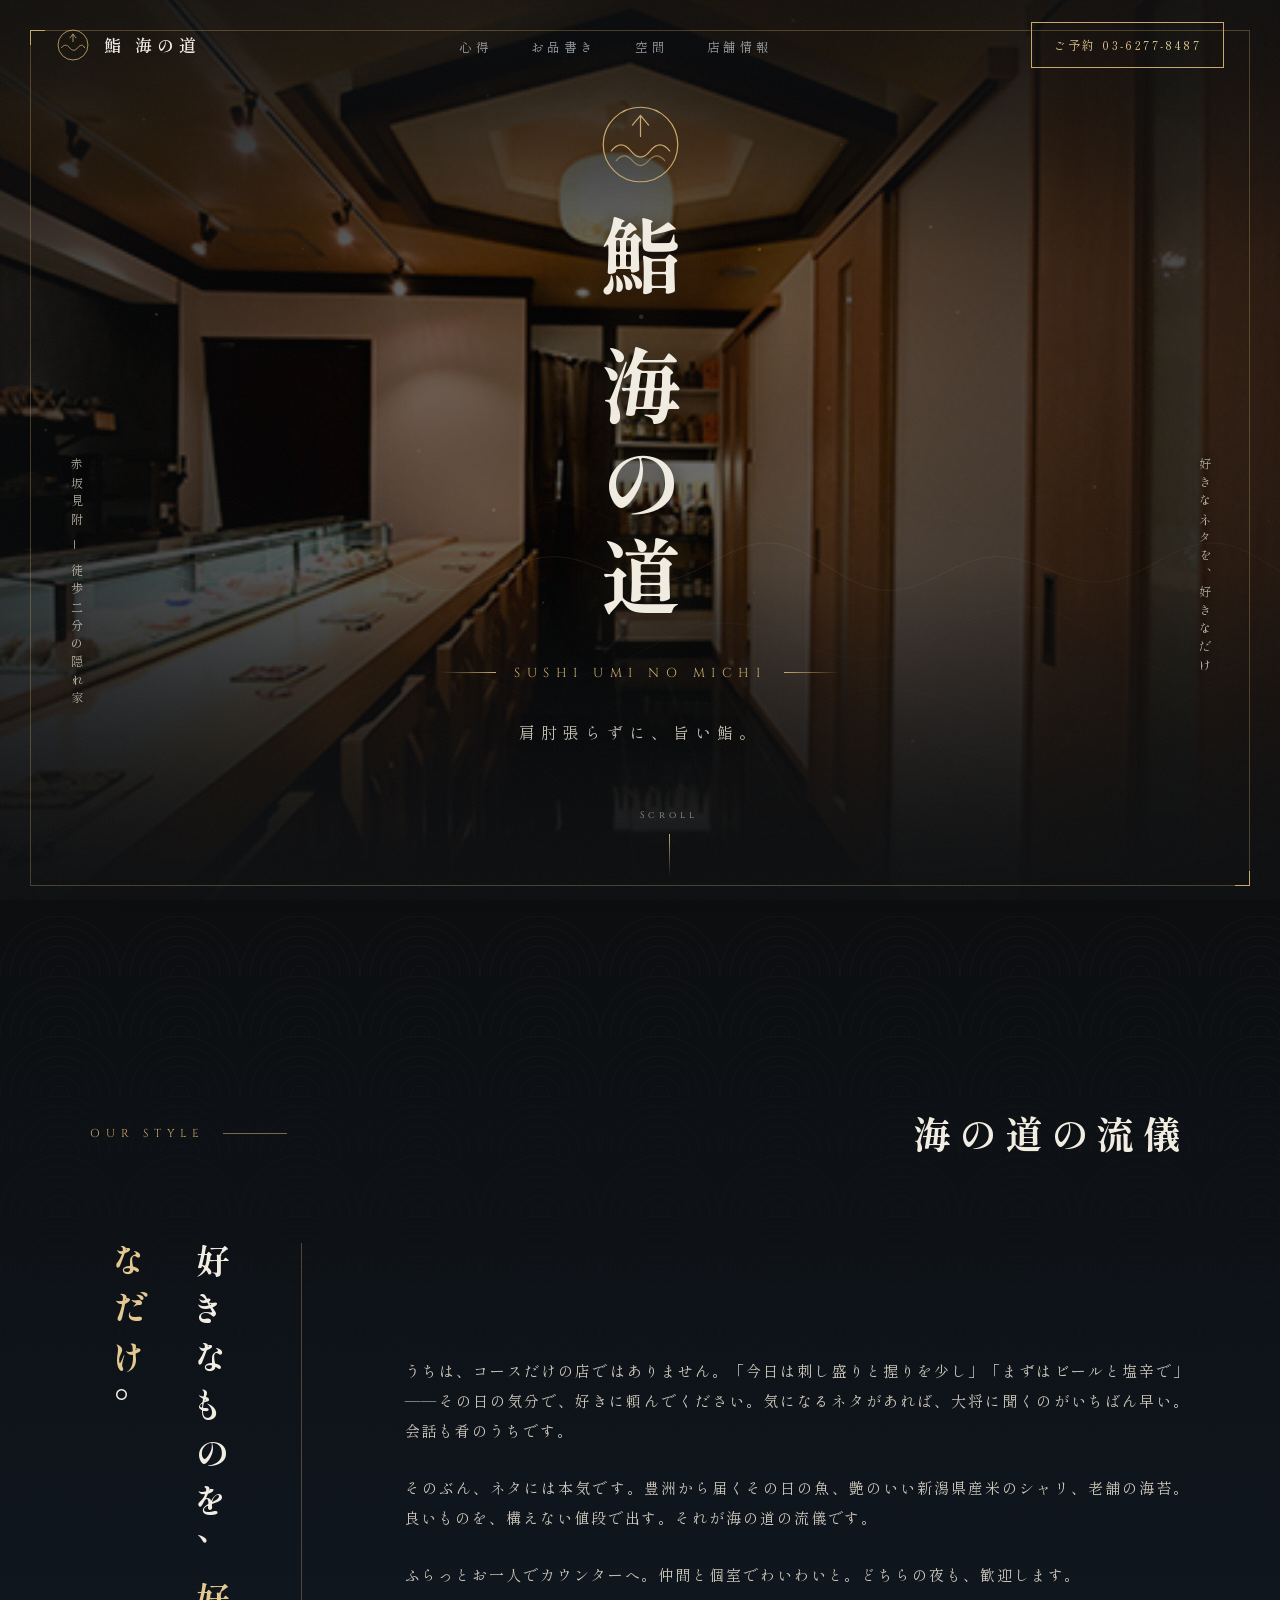
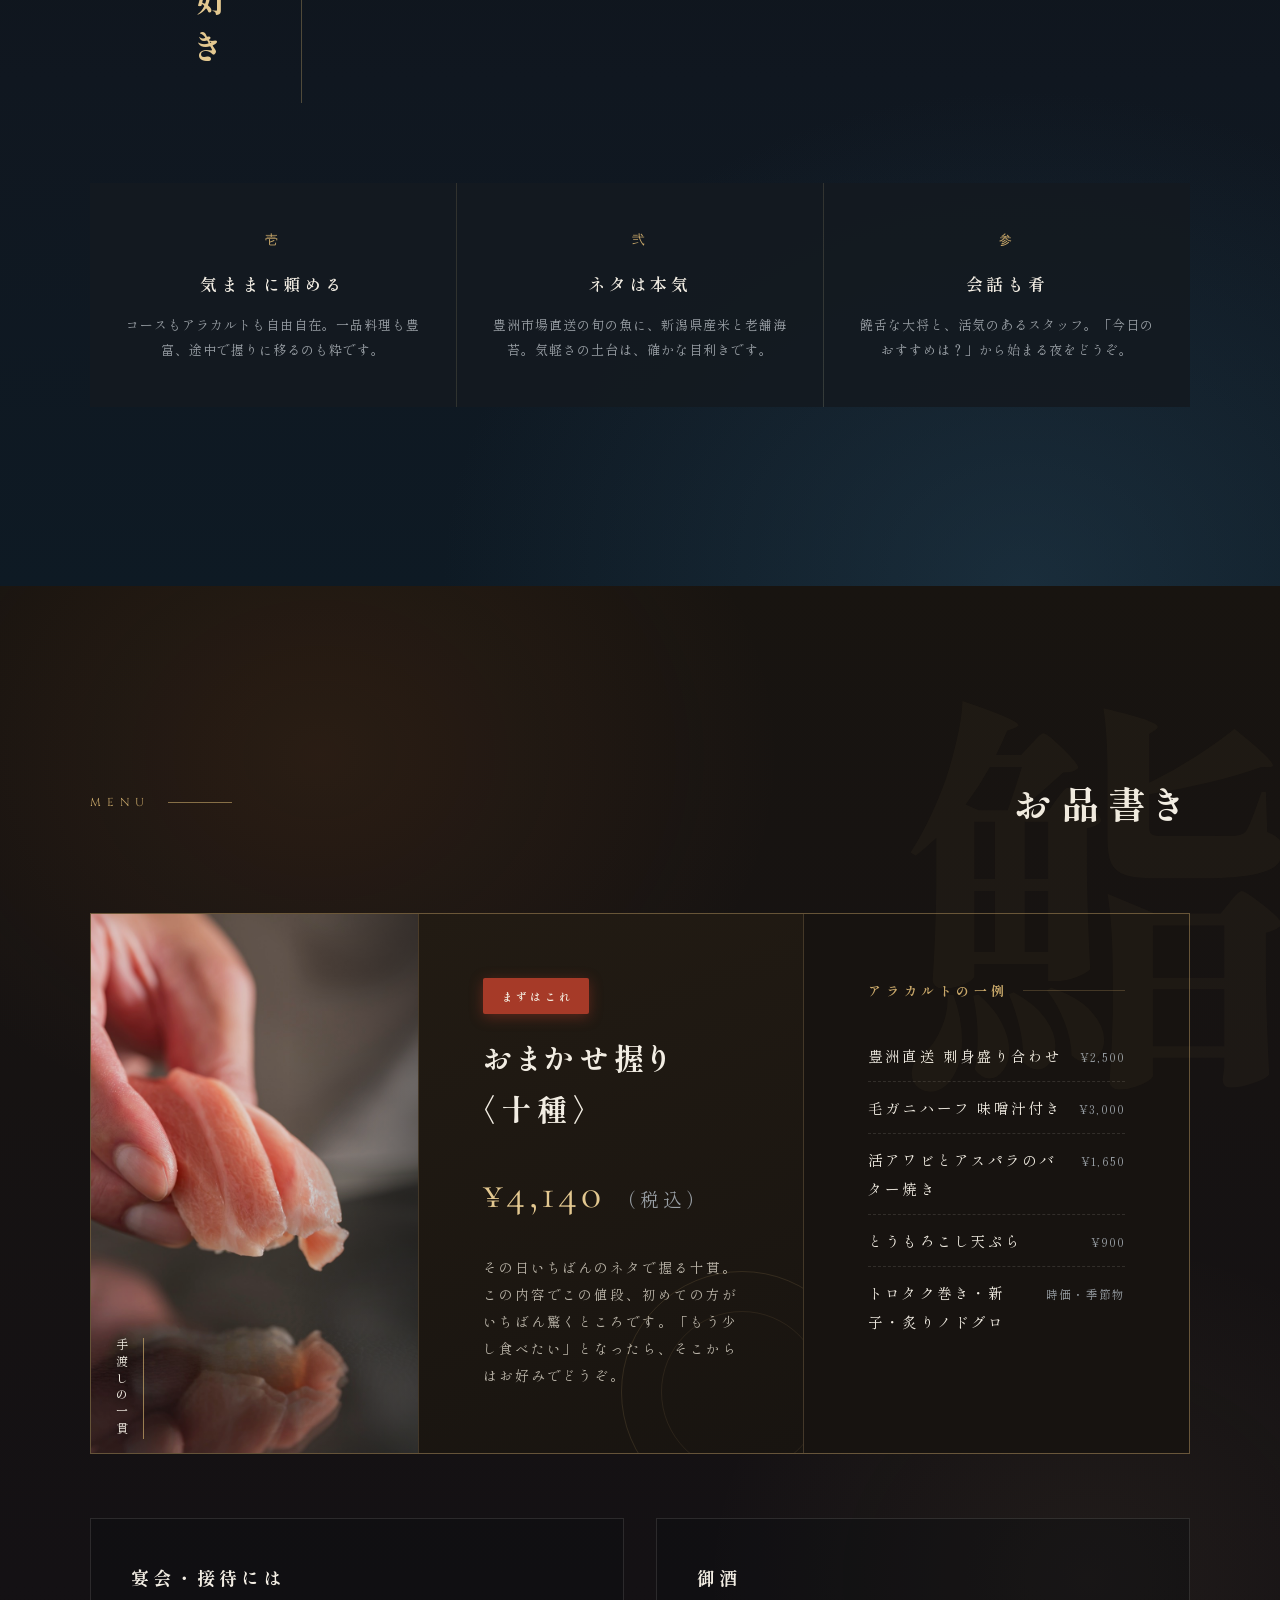
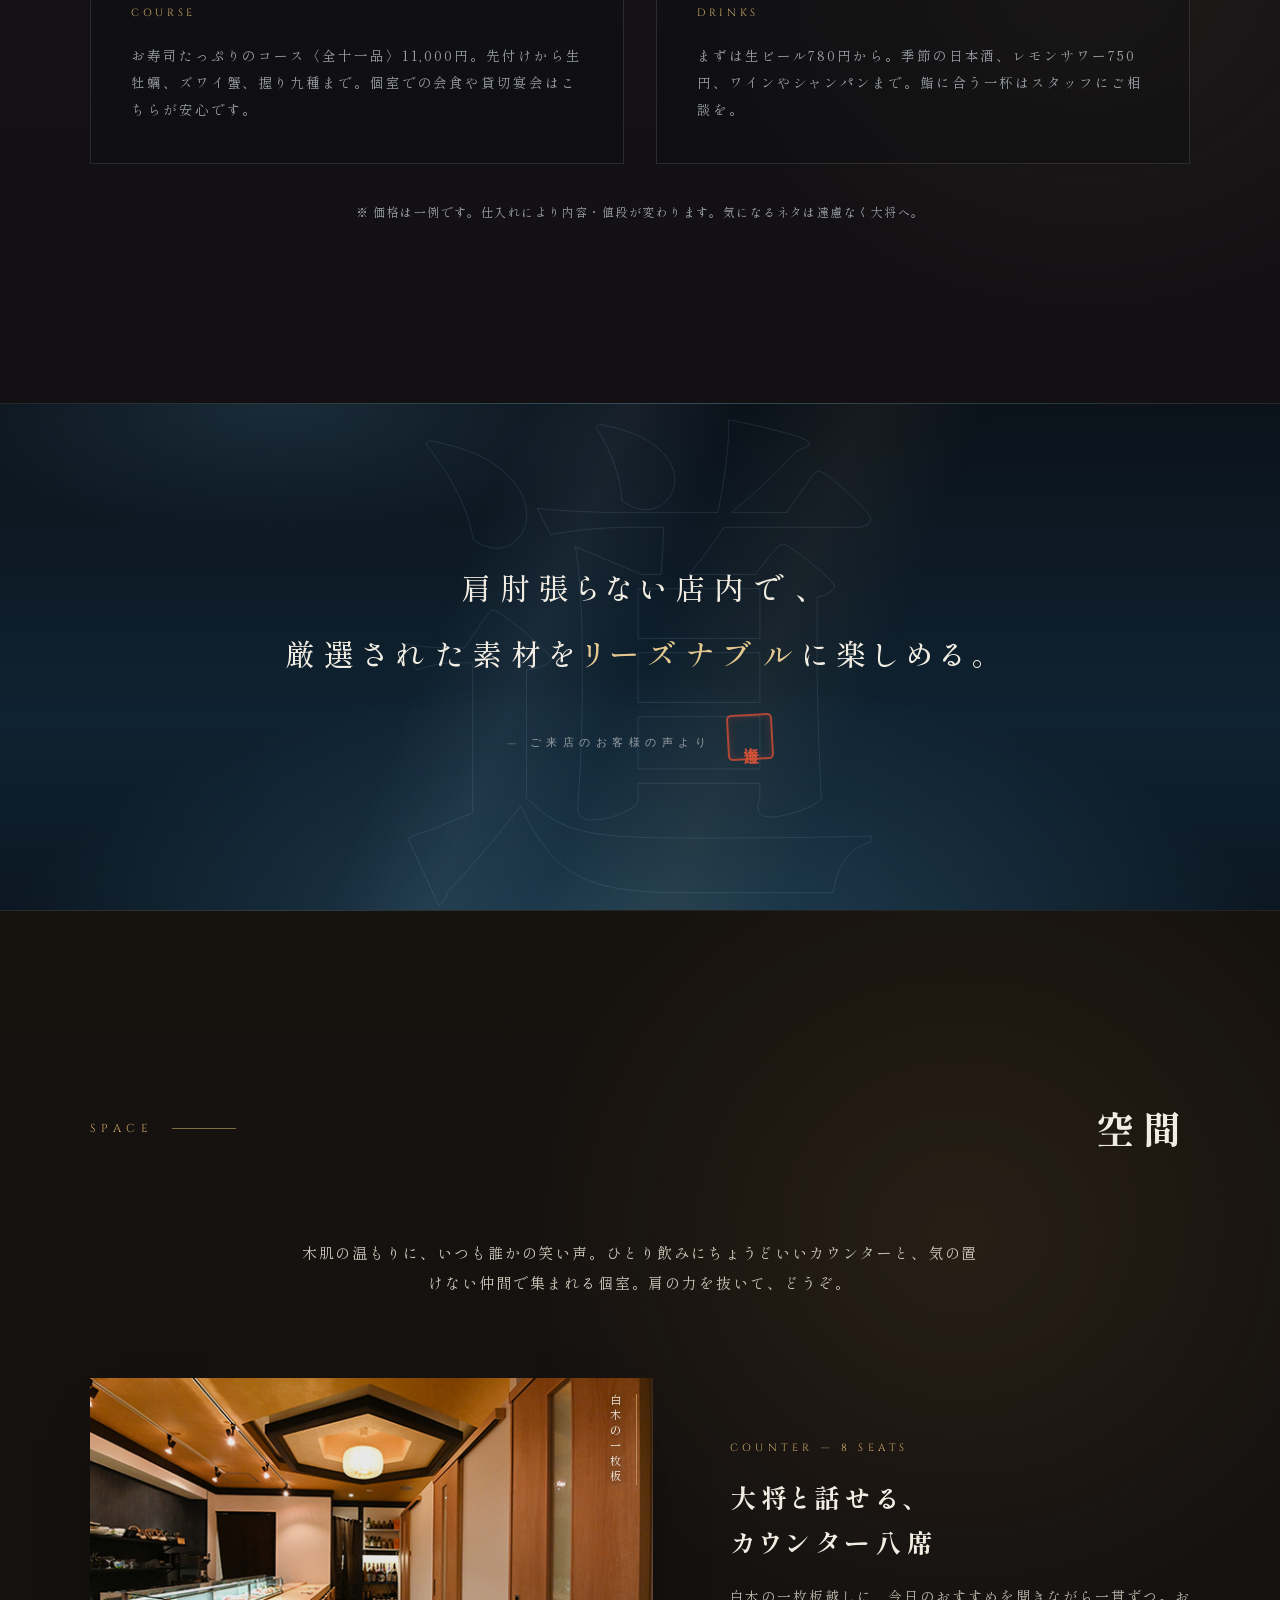
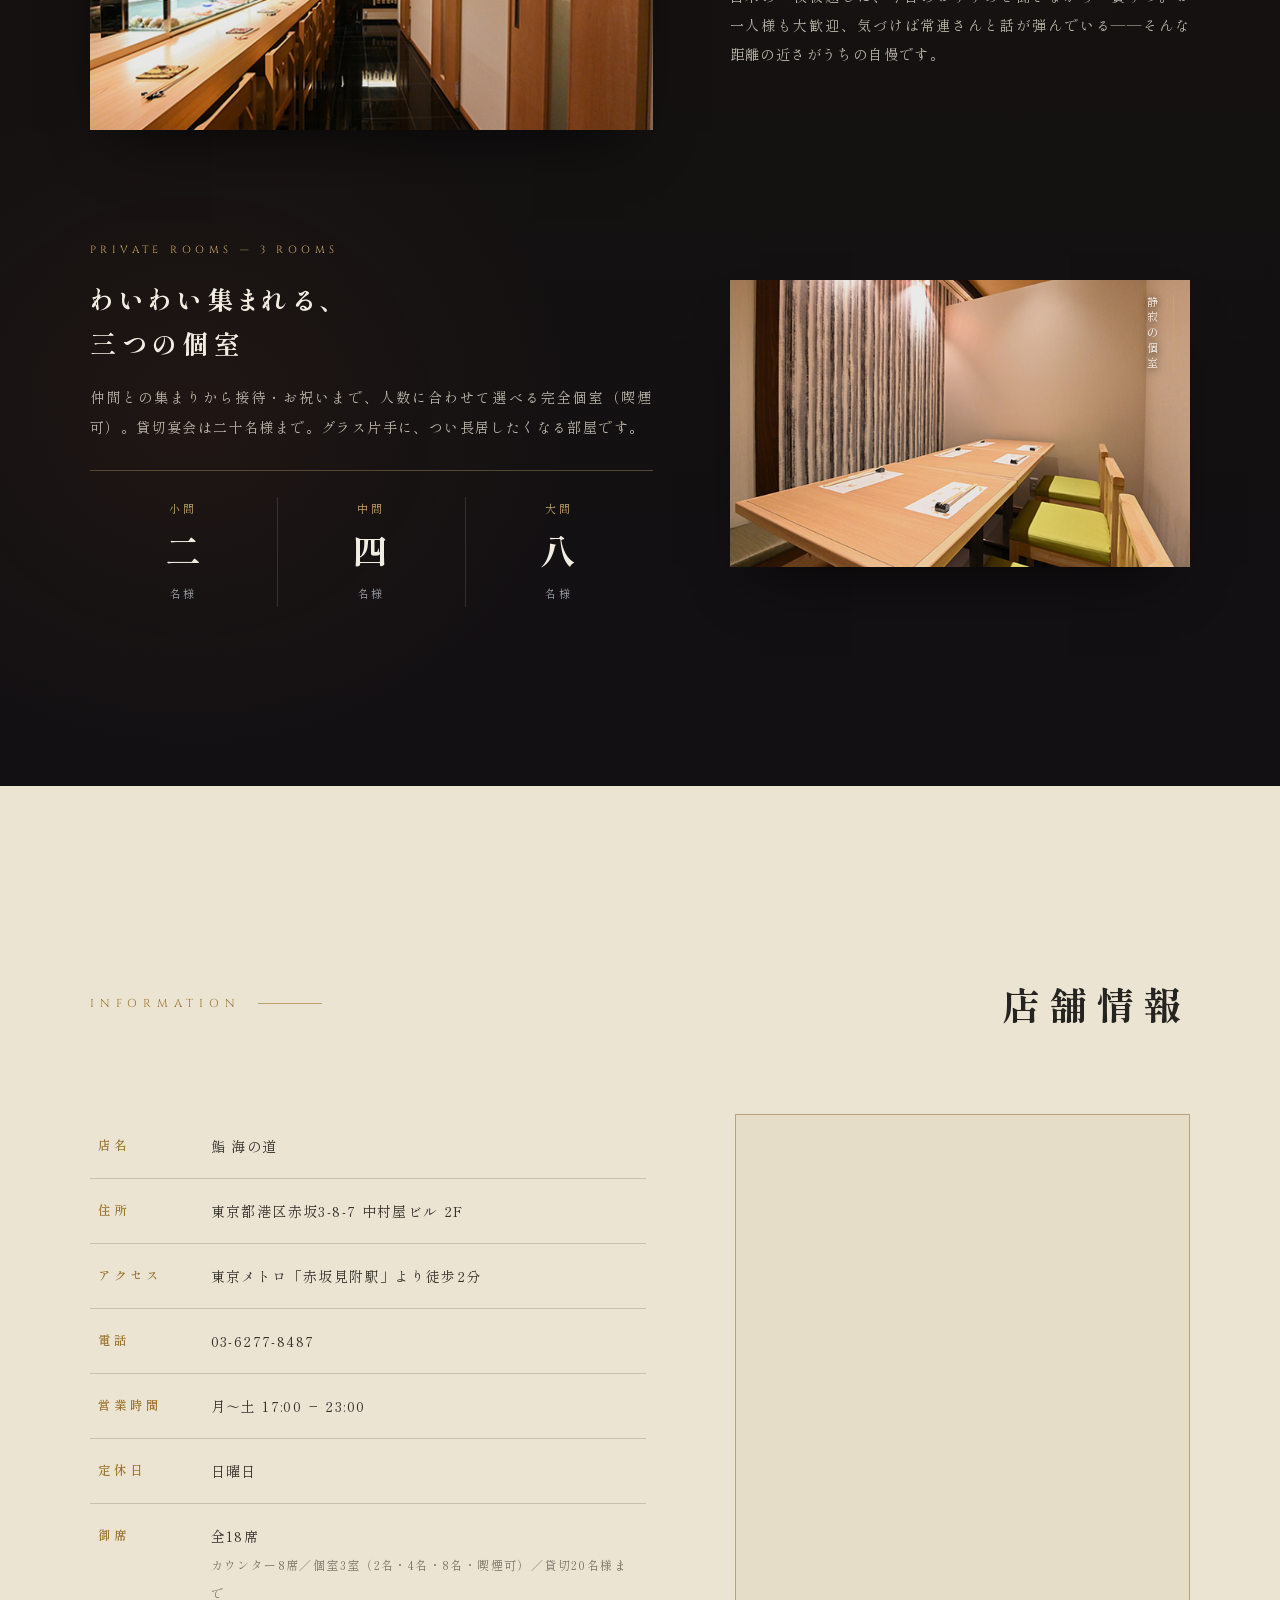
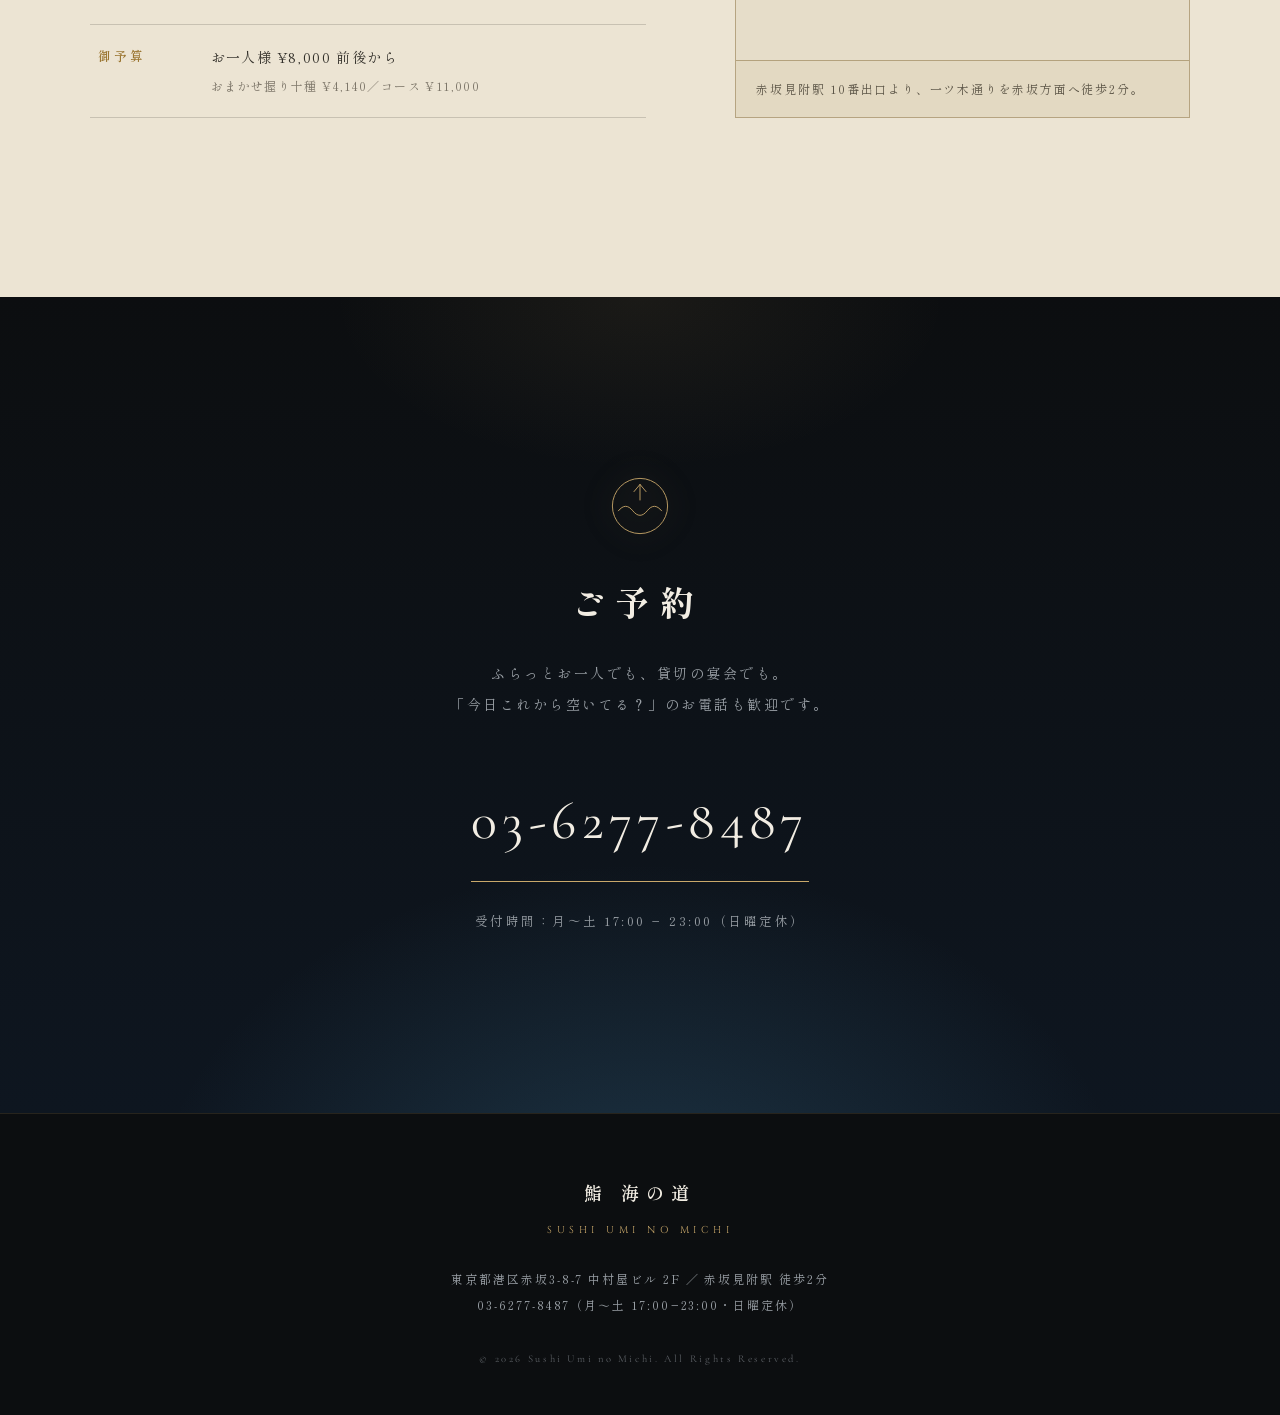
==== index.html @ 85d87899 "鮨 海の道 ホームページ初版 Co-Authored-By: Claude Fable 5 <noreply@anthropic.com>" ====
<!DOCTYPE html>
<html lang="ja">
<head>
<meta charset="UTF-8">
<meta name="viewport" content="width=device-width, initial-scale=1.0, viewport-fit=cover">
<title>鮨 海の道 | 赤坂見附 — 肩肘張らずに、旨い鮨。</title>
<meta name="description" content="赤坂見附徒歩2分の隠れ家鮨「鮨 海の道」。コースに縛られず、好きなネタを好きなだけ。豊洲直送の本気のネタと、会話の弾むカウンター。おまかせ握り十種4,140円。ふらっと一人でも、個室の宴会でも。">
<link rel="preconnect" href="https://fonts.googleapis.com">
<link rel="preconnect" href="https://fonts.gstatic.com" crossorigin>
<link href="https://fonts.googleapis.com/css2?family=Shippori+Mincho:wght@400;500;600;800&family=Shippori+Mincho+B1:wght@600;700;800&family=Zen+Old+Mincho:wght@400;700&family=Cormorant+Garamond:ital,wght@0,300;0,400;1,400&family=Cinzel:wght@400;500;600&display=swap" rel="stylesheet">
<style>
:root{
  --sumi:#0c0e10;          /* 墨 */
  --sumi-2:#13161a;
  --sumi-3:#1a1e23;
  --kin:#c9a86a;           /* 金 */
  --kin-bright:#e3c890;
  --ai:#2b4a5e;            /* 藍 */
  --shu:#a63a28;           /* 朱 */
  --washi:#ece4d3;         /* 和紙 */
  --shiro:#f2ede3;         /* 生成り */
  --hai:#9aa0a6;           /* 灰 */
  --serif:'Shippori Mincho','Zen Old Mincho',serif;
  --display:'Shippori Mincho B1','Shippori Mincho',serif;
  --en:'Cormorant Garamond',serif;
  --en-disp:'Cinzel',serif;
}
*{margin:0;padding:0;box-sizing:border-box}
html{scroll-behavior:smooth}
body{
  background:var(--sumi);
  color:var(--shiro);
  font-family:var(--serif);
  line-height:2;
  letter-spacing:.12em;
  overflow-x:hidden;
  -webkit-font-smoothing:antialiased;
}
::selection{background:var(--kin);color:var(--sumi)}
.sec-label h2,.phil-vert,.quote-band blockquote,.course-left h3,.space-body h3,#reserve h2{
  font-feature-settings:"palt" 1;
}

/* ---------- 紙のような質感 ---------- */
body::before{
  content:"";position:fixed;inset:0;pointer-events:none;z-index:9000;
  opacity:.05;
  background-image:url("data:image/svg+xml,%3Csvg xmlns='http://www.w3.org/2000/svg' width='180' height='180'%3E%3Cfilter id='n'%3E%3CfeTurbulence type='fractalNoise' baseFrequency='0.8' numOctaves='3'/%3E%3C/filter%3E%3Crect width='180' height='180' filter='url(%23n)' opacity='0.9'/%3E%3C/svg%3E");
}

/* ---------- ローディング（緞帳） ---------- */
#loader{
  position:fixed;inset:0;background:var(--sumi);z-index:9999;
  display:flex;align-items:center;justify-content:center;flex-direction:column;gap:28px;
  transition:transform 1.3s cubic-bezier(.76,0,.24,1) .15s,visibility 1.5s;
  border-bottom:1px solid rgba(201,168,106,.35);
}
#loader.done{transform:translateY(-101%);visibility:hidden}
#loader.done .crest,#loader.done .vert{opacity:0;transition:opacity .5s}
#loader .crest circle{
  stroke-dasharray:290;stroke-dashoffset:290;
  animation:dash 1.8s .2s cubic-bezier(.6,0,.3,1) forwards;
}
@keyframes dash{to{stroke-dashoffset:0}}
#loader .crest{width:72px;height:72px;animation:crestIn 1.6s ease both}
#loader .vert{
  writing-mode:vertical-rl;font-size:clamp(20px,3vw,26px);letter-spacing:.5em;
  color:var(--shiro);animation:fadeUp 1.6s .3s ease both;font-weight:500;
}
@keyframes crestIn{from{opacity:0;transform:scale(.85) rotate(-8deg)}to{opacity:1;transform:none}}
@keyframes fadeUp{from{opacity:0;transform:translateY(14px)}to{opacity:1;transform:none}}

/* ---------- ナビ ---------- */
nav{
  position:fixed;top:0;left:0;right:0;z-index:1000;
  display:flex;align-items:center;justify-content:space-between;
  padding:22px clamp(20px,5vw,56px);
  transition:background .6s,backdrop-filter .6s,padding .6s;
}
nav.scrolled{
  background:rgba(12,14,16,.82);backdrop-filter:blur(14px);-webkit-backdrop-filter:blur(14px);
  padding-top:14px;padding-bottom:14px;
  border-bottom:1px solid rgba(201,168,106,.14);
}
nav .brand{display:flex;align-items:center;gap:14px;text-decoration:none;color:var(--shiro)}
nav .brand svg{width:34px;height:34px}
nav .brand span{font-size:17px;letter-spacing:.3em;font-weight:600}
nav ul{display:flex;gap:clamp(18px,3vw,40px);list-style:none}
nav ul a{
  color:var(--hai);text-decoration:none;font-size:12.5px;letter-spacing:.28em;
  transition:color .4s;position:relative;padding-bottom:4px;
}
nav ul a::after{
  content:"";position:absolute;left:0;bottom:0;width:0;height:1px;background:var(--kin);transition:width .4s;
}
nav ul a:hover{color:var(--kin-bright)}
nav ul a:hover::after{width:100%}
nav .tel-btn{
  border:1px solid var(--kin);color:var(--kin-bright);text-decoration:none;
  font-size:12px;letter-spacing:.2em;padding:10px 22px;
  transition:background .4s,color .4s;white-space:nowrap;
}
nav .tel-btn:hover{background:var(--kin);color:var(--sumi)}
@media(max-width:860px){nav ul{display:none}}

/* ---------- ヒーロー ---------- */
.hero{
  position:relative;min-height:100svh;
  display:flex;align-items:center;justify-content:center;
  overflow:hidden;
}
.hero-bg{position:absolute;inset:0;z-index:0}
.hero-photo{
  position:absolute;inset:-4%;
  background:url(img/2.jpg) center 38%/cover no-repeat;
  filter:brightness(.42) saturate(.92) contrast(1.04);
  animation:kenburns 30s ease-in-out infinite alternate;
  will-change:transform;
}
@keyframes kenburns{from{transform:scale(1)}to{transform:scale(1.12)}}
#waves{position:absolute;inset:0;width:100%;height:100%;display:block;opacity:.5}
.hero-vignette{
  position:absolute;inset:0;z-index:1;
  background:
    radial-gradient(ellipse 80% 65% at 50% 44%,transparent 22%,rgba(12,14,16,.82) 100%),
    linear-gradient(to bottom,rgba(12,14,16,.55),transparent 28%,transparent 62%,var(--sumi) 100%);
}
.hero-frame{
  position:absolute;inset:clamp(14px,2.6vw,30px);z-index:3;pointer-events:none;
  border:1px solid rgba(201,168,106,.32);
  opacity:0;animation:fadeUp 2s 1s ease forwards;
}
.hero-frame::before,.hero-frame::after{
  content:"";position:absolute;width:14px;height:14px;
  border-color:var(--kin);border-style:solid;
}
.hero-frame::before{top:-1px;left:-1px;border-width:1px 0 0 1px}
.hero-frame::after{bottom:-1px;right:-1px;border-width:0 1px 1px 0}
.hero-side{
  position:absolute;top:50%;transform:translateY(-50%);z-index:3;
  writing-mode:vertical-rl;font-size:12px;letter-spacing:.52em;color:#b3ac9e;
  text-shadow:0 1px 10px rgba(0,0,0,.8);
  opacity:0;animation:fadeUp 2s 3.2s ease forwards;
}
.hero-side.left{left:clamp(34px,5vw,64px)}
.hero-side.right{right:clamp(34px,5vw,64px)}
@media(max-width:920px){.hero-side{display:none}}
.hero-inner{
  position:relative;z-index:2;text-align:center;
  display:flex;flex-direction:column;align-items:center;gap:30px;
  padding:104px 20px 168px;
}
.hero .crest{width:clamp(64px,9vh,86px);height:auto;opacity:0;animation:crestIn 1.8s 1.2s ease forwards}
.hero h1{
  writing-mode:vertical-rl;white-space:nowrap;
  font-family:var(--display);
  font-size:min(9.5vh,13vw,82px);
  font-weight:700;letter-spacing:.16em;line-height:1.2;
  text-shadow:0 0 70px rgba(201,168,106,.3),0 2px 20px rgba(0,0,0,.6);
}
.hero h1 .char{display:inline-block;opacity:0;animation:inkIn 1.4s ease forwards}
.hero h1 .char:first-child{margin-bottom:.42em}
@keyframes inkIn{
  from{opacity:0;filter:blur(12px);transform:translateY(10px)}
  to{opacity:1;filter:blur(0);transform:none}
}
.hero .sub{
  display:flex;align-items:center;gap:18px;
  font-family:var(--en-disp);font-size:clamp(10px,1.4vw,13px);letter-spacing:.5em;
  color:var(--kin);text-transform:uppercase;
  opacity:0;animation:fadeUp 1.6s 2.4s ease forwards;
}
.hero .sub::before,.hero .sub::after{
  content:"";width:clamp(28px,5vw,56px);height:1px;
  background:linear-gradient(to right,transparent,var(--kin));
}
.hero .sub::after{background:linear-gradient(to left,transparent,var(--kin))}
.hero .tagline{
  font-size:clamp(13px,1.8vw,16px);letter-spacing:.38em;color:#c9c3b6;
  text-shadow:0 1px 12px rgba(0,0,0,.7);
  opacity:0;animation:fadeUp 1.6s 2.8s ease forwards;
}
.scroll-cue{
  position:absolute;bottom:40px;left:50%;transform:translateX(-50%);z-index:2;
  display:flex;flex-direction:column;align-items:center;gap:9px;
  color:var(--hai);font-family:var(--en-disp);font-size:9.5px;letter-spacing:.42em;
  opacity:0;animation:fadeUp 1.6s 3.4s ease forwards;
}
.scroll-cue .line{width:1px;height:42px;background:linear-gradient(var(--kin),transparent);overflow:hidden;position:relative}
.scroll-cue .line::after{
  content:"";position:absolute;top:-100%;left:0;width:100%;height:100%;
  background:linear-gradient(var(--kin-bright),transparent);
  animation:dropLine 2.4s ease-in-out infinite;
}
@keyframes dropLine{0%{top:-100%}60%{top:100%}100%{top:100%}}

/* ---------- モバイルメニュー ---------- */
.burger{
  display:none;background:none;border:none;cursor:pointer;
  width:40px;height:40px;position:relative;z-index:1102;padding:0;
}
.burger span{
  position:absolute;left:8px;right:8px;height:1px;background:var(--kin-bright);
  transition:transform .45s cubic-bezier(.16,1,.3,1),top .45s,opacity .3s;
}
.burger span:nth-child(1){top:14px}
.burger span:nth-child(2){top:20px}
.burger span:nth-child(3){top:26px}
body.menu-open .burger span:nth-child(1){top:20px;transform:rotate(45deg)}
body.menu-open .burger span:nth-child(2){opacity:0}
body.menu-open .burger span:nth-child(3){top:20px;transform:rotate(-45deg)}
#mnav{
  position:fixed;inset:0;z-index:1100;
  background:rgba(10,12,14,.96);backdrop-filter:blur(16px);-webkit-backdrop-filter:blur(16px);
  display:flex;align-items:center;justify-content:center;
  opacity:0;visibility:hidden;transition:opacity .6s,visibility .6s;
}
body.menu-open #mnav{opacity:1;visibility:visible}
#mnav ul{
  list-style:none;display:flex;flex-direction:row-reverse;gap:clamp(28px,9vw,48px);
}
#mnav a{
  writing-mode:vertical-rl;text-decoration:none;color:var(--shiro);
  font-size:clamp(18px,5vw,24px);letter-spacing:.42em;font-weight:500;
  opacity:0;transform:translateY(16px);transition:opacity .7s ease,transform .7s ease,color .4s;
}
body.menu-open #mnav a{opacity:1;transform:none}
#mnav a:hover{color:var(--kin-bright)}
#mnav li:nth-child(1) a{transition-delay:.1s}
#mnav li:nth-child(2) a{transition-delay:.18s}
#mnav li:nth-child(3) a{transition-delay:.26s}
#mnav li:nth-child(4) a{transition-delay:.34s}
#mnav li:nth-child(5) a{transition-delay:.42s}
#mnav .m-tel{
  position:absolute;bottom:46px;left:0;right:0;text-align:center;
}
#mnav .m-tel a{
  writing-mode:horizontal-tb;font-family:var(--en);font-size:22px;letter-spacing:.14em;
  color:var(--kin-bright);border-bottom:1px solid rgba(201,168,106,.5);padding-bottom:4px;
}
@media(max-width:860px){.burger{display:block}.nav-tel{display:none}}

/* ---------- 共通セクション ---------- */
section{position:relative;padding:clamp(100px,14vw,180px) clamp(24px,7vw,80px)}
.wrap{max-width:1100px;margin:0 auto}
.sec-label{
  display:flex;align-items:center;gap:18px;margin-bottom:clamp(40px,6vw,72px);
}
.sec-label .en{
  font-family:var(--en-disp);font-size:11.5px;letter-spacing:.5em;color:var(--kin);text-transform:uppercase;
}
.sec-label .rule{flex:0 0 64px;height:1px;background:var(--kin);opacity:.6}
.sec-label h2{
  font-family:var(--display);
  font-size:clamp(26px,4vw,38px);font-weight:700;letter-spacing:.24em;margin-left:auto;
}
.reveal{opacity:0;transform:translateY(36px);transition:opacity 1.2s cubic-bezier(.16,1,.3,1),transform 1.2s cubic-bezier(.16,1,.3,1)}
.reveal.in{opacity:1;transform:none}
.reveal.d1{transition-delay:.15s}.reveal.d2{transition-delay:.3s}.reveal.d3{transition-delay:.45s}

/* ---------- 哲学（藍へ沈む） ---------- */
#philosophy{
  background:
    radial-gradient(ellipse 70% 60% at 80% 100%,rgba(43,74,94,.4),transparent 65%),
    linear-gradient(180deg,var(--sumi) 0%,#101720 60%,#0e1a24 100%);
}
#philosophy::before{
  content:"";position:absolute;inset:0;pointer-events:none;opacity:.05;
  background-image:url("data:image/svg+xml,%3Csvg xmlns='http://www.w3.org/2000/svg' width='120' height='60'%3E%3Cg fill='none' stroke='%23c9a86a' stroke-width='1'%3E%3Cpath d='M0 60a60 60 0 0 1 120 0M10 60a50 50 0 0 1 100 0M20 60a40 40 0 0 1 80 0M30 60a30 30 0 0 1 60 0M40 60a20 20 0 0 1 40 0M50 60a10 10 0 0 1 20 0'/%3E%3C/g%3E%3C/svg%3E");
  background-size:120px 60px;
  -webkit-mask-image:linear-gradient(to bottom,black,transparent 55%);
  mask-image:linear-gradient(to bottom,black,transparent 55%);
}
.phil-grid{display:grid;grid-template-columns:auto 1fr;gap:clamp(40px,8vw,110px);align-items:center}
.phil-vert{
  writing-mode:vertical-rl;font-family:var(--display);
  font-size:clamp(24px,3.4vw,34px);font-weight:700;
  letter-spacing:.42em;line-height:2.4;height:clamp(300px,42vw,460px);
  border-right:1px solid rgba(201,168,106,.35);padding-right:clamp(24px,4vw,48px);
  color:var(--shiro);
}
.phil-vert em{font-style:normal;color:var(--kin-bright)}
.phil-text p{font-size:15px;color:#cfc9bd;margin-bottom:1.8em;text-align:justify}
.phil-text p:last-child{margin-bottom:0}
.phil-points{display:grid;grid-template-columns:repeat(3,1fr);gap:1px;background:rgba(201,168,106,.18);margin-top:clamp(48px,7vw,80px)}
.phil-points .pt{
  background:rgba(15,22,30,.88);padding:clamp(28px,4vw,44px) clamp(18px,3vw,32px);text-align:center;
  transition:background .6s;
}
.phil-points .pt:hover{background:rgba(24,33,43,.92)}
.phil-points .num{font-family:var(--en);font-size:13px;letter-spacing:.3em;color:var(--kin);display:block;margin-bottom:14px}
.phil-points h3{font-size:17px;letter-spacing:.22em;font-weight:600;margin-bottom:12px}
.phil-points p{font-size:13px;color:var(--hai);line-height:1.9;letter-spacing:.08em}
@media(max-width:760px){
  .phil-grid{grid-template-columns:1fr;gap:48px}
  .phil-vert{height:auto;writing-mode:horizontal-tb;border-right:none;border-left:2px solid var(--kin);padding:4px 0 4px 22px;line-height:1.9}
  .phil-points{grid-template-columns:1fr}
}

/* ---------- お品書き（蝋燭の灯り） ---------- */
#menu{
  background:
    radial-gradient(ellipse 60% 45% at 25% 12%,rgba(166,90,40,.13),transparent 60%),
    radial-gradient(ellipse 50% 40% at 85% 70%,rgba(201,168,106,.07),transparent 60%),
    linear-gradient(180deg,#181410,#141114 70%,#121013);
}
#menu::before{
  content:"鮨";position:absolute;top:6%;right:-2%;
  font-size:clamp(200px,32vw,420px);color:rgba(201,168,106,.04);
  font-weight:800;pointer-events:none;line-height:1;
}
.course-feature{
  display:grid;grid-template-columns:.85fr 1fr 1fr;gap:1px;background:rgba(201,168,106,.25);
  border:1px solid rgba(201,168,106,.25);margin-bottom:clamp(40px,6vw,64px);
}
.course-photo{
  position:relative;overflow:hidden;background:var(--sumi-3);min-height:320px;
}
.course-photo img{
  position:absolute;inset:0;width:100%;height:100%;object-fit:cover;
  filter:brightness(.88) saturate(1.05);
  transition:transform 1.6s cubic-bezier(.16,1,.3,1);
}
.course-feature:hover .course-photo img{transform:scale(1.07)}
.course-photo::after{
  content:"";position:absolute;inset:0;
  background:linear-gradient(to right,rgba(12,14,16,.0) 60%,rgba(12,14,16,.45));
}
.course-photo .photo-label{
  position:absolute;left:18px;bottom:14px;z-index:2;
  writing-mode:vertical-rl;font-size:12px;letter-spacing:.4em;color:var(--shiro);
  text-shadow:0 1px 8px rgba(0,0,0,.8);border-right:1px solid rgba(201,168,106,.7);padding-right:10px;
}
.course-left{
  background:linear-gradient(160deg,#221b13,#181410);
  padding:clamp(36px,6vw,64px);display:flex;flex-direction:column;justify-content:center;gap:18px;
  position:relative;overflow:hidden;
}
.course-left::after{
  content:"";position:absolute;right:-60px;bottom:-60px;width:240px;height:240px;border-radius:50%;
  border:1px solid rgba(201,168,106,.15);
}
.course-left::before{
  content:"";position:absolute;right:-20px;bottom:-20px;width:160px;height:160px;border-radius:50%;
  border:1px solid rgba(201,168,106,.1);
}
.badge{
  align-self:flex-start;font-size:11px;letter-spacing:.3em;color:#f5efe2;
  background:var(--shu);padding:7px 16px 7px 19px;font-weight:600;border-radius:2px;
  box-shadow:0 3px 14px rgba(166,58,40,.45);
}
.course-left h3{font-family:var(--display);font-size:clamp(22px,3vw,30px);letter-spacing:.18em;font-weight:700;line-height:1.7}
.course-left .price{font-family:var(--en);font-size:clamp(30px,4vw,42px);color:var(--kin-bright);letter-spacing:.08em}
.course-left .price small{font-size:.45em;letter-spacing:.2em;color:var(--hai);font-family:var(--serif)}
.course-left p{font-size:13.5px;color:#bdb7ab;line-height:2}
.course-right{background:#171310;padding:clamp(36px,6vw,64px)}
.course-right h4{
  font-size:13px;letter-spacing:.35em;color:var(--kin);margin-bottom:26px;
  display:flex;align-items:center;gap:14px;
}
.course-right h4::after{content:"";flex:1;height:1px;background:rgba(201,168,106,.25)}
.course-items{list-style:none}
.course-items li{
  display:flex;justify-content:space-between;align-items:baseline;gap:16px;
  padding:11px 0;border-bottom:1px dashed rgba(242,237,227,.12);
  font-size:14.5px;letter-spacing:.14em;
}
.course-items li:last-child{border-bottom:none}
.course-items .note{font-size:11.5px;color:var(--hai);letter-spacing:.1em;white-space:nowrap}
.menu-sub{display:grid;grid-template-columns:repeat(2,1fr);gap:clamp(20px,3vw,32px)}
.menu-card{
  border:1px solid rgba(242,237,227,.12);padding:clamp(28px,4vw,40px);
  transition:border-color .5s,transform .5s;background:rgba(12,14,16,.4);
}
.menu-card:hover{border-color:rgba(201,168,106,.5);transform:translateY(-4px)}
.menu-card h3{font-family:var(--display);font-size:18px;letter-spacing:.22em;margin-bottom:8px;font-weight:700}
.menu-card .en-sub{font-family:var(--en-disp);font-size:10.5px;letter-spacing:.35em;color:var(--kin);text-transform:uppercase;display:block;margin-bottom:18px}
.menu-card p{font-size:13.5px;color:var(--hai);line-height:2}
.menu-note{margin-top:36px;font-size:12px;color:var(--hai);letter-spacing:.12em;text-align:center}
@media(max-width:1000px){
  .course-feature{grid-template-columns:1fr 1fr}
  .course-photo{grid-column:1/-1;min-height:240px}
}
@media(max-width:820px){.course-feature{grid-template-columns:1fr}.menu-sub{grid-template-columns:1fr}}

/* ---------- 空間 ---------- */
#space{
  background:
    radial-gradient(ellipse 55% 45% at 75% 22%,rgba(201,148,76,.1),transparent 62%),
    radial-gradient(ellipse 50% 40% at 15% 75%,rgba(166,90,40,.08),transparent 60%),
    linear-gradient(180deg,#16120e,#121013)
}
.space-intro{max-width:680px;margin:0 auto clamp(48px,7vw,80px);text-align:center}
.space-intro p{font-size:15px;color:#cfc9bd}
.space-row{
  display:grid;grid-template-columns:1.1fr .9fr;gap:clamp(36px,6vw,80px);
  align-items:center;margin-bottom:clamp(64px,9vw,110px);
}
.space-row:last-child{margin-bottom:0}
.space-row.flip .space-media{order:2}
.space-row.flip .space-body{order:1}
.space-media{position:relative}
.space-media .frame{
  position:relative;overflow:hidden;aspect-ratio:16/10;
  box-shadow:0 30px 60px -30px rgba(0,0,0,.8);
}
.space-media .frame img{
  width:100%;height:100%;object-fit:cover;display:block;
  filter:brightness(.92) saturate(1.02);
  transition:transform 1.6s cubic-bezier(.16,1,.3,1);
}
.space-media:hover .frame img{transform:scale(1.06)}
.space-media::after{
  content:"";position:absolute;inset:0;
  border:1px solid rgba(201,168,106,.55);
  transform:translate(14px,14px);pointer-events:none;z-index:-1;
}
.space-row.flip .space-media::after{transform:translate(-14px,14px)}
.space-media .photo-tag{
  position:absolute;top:16px;right:16px;z-index:2;
  writing-mode:vertical-rl;font-size:11px;letter-spacing:.38em;color:var(--shiro);
  text-shadow:0 1px 8px rgba(0,0,0,.85);
  border-right:1px solid rgba(201,168,106,.7);padding-right:9px;
}
.space-body .en-sub{font-family:var(--en-disp);font-size:10.5px;letter-spacing:.42em;color:var(--kin);text-transform:uppercase;display:block;margin-bottom:16px}
.space-body h3{font-family:var(--display);font-size:clamp(20px,2.6vw,26px);letter-spacing:.22em;font-weight:700;margin-bottom:18px;line-height:1.7}
.space-body p{font-size:14px;color:#bdb7ab;line-height:2.1;letter-spacing:.1em;text-align:justify}
.rooms{
  display:flex;margin-top:28px;
  border-top:1px solid rgba(201,168,106,.35);padding-top:26px;
}
.room{flex:1;text-align:center}
.room+.room{border-left:1px solid rgba(242,237,227,.14)}
.room .r-name{display:block;font-size:11px;letter-spacing:.34em;color:var(--kin);margin-bottom:12px}
.room .r-num{
  display:block;font-family:var(--display);font-weight:700;
  font-size:clamp(28px,3.4vw,36px);line-height:1;color:var(--shiro);margin-bottom:8px;
}
.room .r-cap{font-size:11px;letter-spacing:.26em;color:var(--hai)}
@media(max-width:820px){
  .space-row{grid-template-columns:1fr;gap:30px;margin-bottom:72px}
  .space-row.flip .space-media{order:0}
  .space-row.flip .space-body{order:1}
}

/* ---------- 引用帯 ---------- */
.quote-band{
  position:relative;overflow:hidden;
  padding:clamp(90px,12vw,150px) 24px;text-align:center;
  background:
    radial-gradient(ellipse 75% 90% at 50% 115%,rgba(62,118,150,.5),transparent 68%),
    radial-gradient(ellipse 45% 40% at 22% 0%,rgba(43,74,94,.45),transparent 65%),
    linear-gradient(180deg,#0b121a,#0f2231 62%,#0b1722);
  border-top:1px solid rgba(201,168,106,.12);
  border-bottom:1px solid rgba(201,168,106,.12);
}
.quote-band::before{
  content:"道";position:absolute;top:50%;left:50%;transform:translate(-50%,-54%);
  font-family:var(--display);
  font-size:clamp(260px,40vw,520px);font-weight:800;line-height:1;
  color:transparent;-webkit-text-stroke:1px rgba(160,200,225,.12);
  pointer-events:none;
}
.quote-band::after{
  content:"";position:absolute;inset:-20% -10%;pointer-events:none;
  background:linear-gradient(112deg,transparent 38%,rgba(170,210,235,.07) 44%,transparent 50%,rgba(201,168,106,.06) 57%,transparent 64%);
  animation:rays 9s ease-in-out infinite alternate;
}
@keyframes rays{from{transform:translateX(-4%);opacity:.7}to{transform:translateX(4%);opacity:1}}
.quote-band blockquote,.quote-band cite{position:relative;z-index:1}
.quote-band blockquote{font-family:var(--display);font-weight:600}
.hanko{
  display:inline-flex;align-items:center;justify-content:center;
  width:46px;height:46px;margin-left:16px;vertical-align:-14px;
  border:2px solid rgba(196,74,54,.9);border-radius:5px;
  color:#d05238;writing-mode:vertical-rl;
  font-size:15px;font-weight:700;letter-spacing:.08em;line-height:1.1;
  transform:rotate(-3deg);
  box-shadow:inset 0 0 8px rgba(196,74,54,.25);
}
.quote-band blockquote{
  font-size:clamp(20px,3.2vw,30px);letter-spacing:.3em;line-height:2.2;font-weight:500;
}
.quote-band blockquote em{font-style:normal;color:var(--kin-bright)}
.quote-band cite{
  display:block;margin-top:28px;font-style:normal;
  font-family:var(--en);font-size:11px;letter-spacing:.5em;color:var(--hai);text-transform:uppercase;
}

/* ---------- 店舗情報（和紙に反転） ---------- */
#info{background:var(--washi);color:#262420}
#info .sec-label .en{color:#9a7530}
#info .sec-label .rule{background:#9a7530}
#info .sec-label h2{color:#262420}
.info-grid{display:grid;grid-template-columns:1.1fr .9fr;gap:clamp(40px,7vw,90px)}
.info-table{width:100%;border-collapse:collapse}
.info-table th,.info-table td{
  padding:18px 8px;border-bottom:1px solid rgba(38,36,32,.18);
  font-size:14px;text-align:left;vertical-align:top;font-weight:400;
}
.info-table th{
  width:9em;color:#9a7530;letter-spacing:.25em;font-size:12.5px;white-space:nowrap;font-weight:600;
}
.info-table td{color:#33302a;letter-spacing:.1em;line-height:2}
.info-table td small{color:#7d7669;font-size:12px}
.map-box{display:flex;flex-direction:column;gap:0;border:1px solid rgba(122,94,40,.45);background:#e6ddc9}
.map-box iframe{width:100%;height:100%;min-height:340px;border:0;filter:grayscale(.35) sepia(.12) contrast(1.02);flex:1}
.map-caption{padding:16px 20px;font-size:12px;letter-spacing:.15em;color:#5c5547;border-top:1px solid rgba(122,94,40,.45);background:#e3d9c2}
@media(max-width:820px){.info-grid{grid-template-columns:1fr}}

/* ---------- 予約 ---------- */
#reserve{
  text-align:center;
  background:
    radial-gradient(ellipse 55% 65% at 50% 115%,rgba(62,118,150,.32),transparent 70%),
    radial-gradient(ellipse 40% 35% at 50% 0%,rgba(201,168,106,.08),transparent 60%),
    linear-gradient(180deg,#0c0e10,#0e1620);
}
#reserve .crest{
  width:60px;height:60px;margin:0 auto 32px;display:block;
  filter:drop-shadow(0 0 14px rgba(201,168,106,.5));
  animation:crestGlow 4s ease-in-out infinite alternate;
}
@keyframes crestGlow{from{filter:drop-shadow(0 0 6px rgba(201,168,106,.25))}to{filter:drop-shadow(0 0 18px rgba(201,168,106,.6))}}
#reserve h2{font-family:var(--display);font-size:clamp(24px,3.6vw,34px);letter-spacing:.3em;font-weight:700;margin-bottom:22px}
#reserve .lead{font-size:14px;color:var(--hai);letter-spacing:.18em;margin-bottom:48px;line-height:2.2}
.tel-big{
  font-family:var(--en);font-size:clamp(34px,6vw,54px);letter-spacing:.1em;
  color:var(--shiro);text-decoration:none;display:inline-block;
  border-bottom:1px solid var(--kin);padding-bottom:6px;
  transition:color .4s;
}
.tel-big:hover{color:var(--kin-bright)}
#reserve .hours-note{margin-top:26px;font-size:12.5px;color:var(--hai);letter-spacing:.2em}

/* ---------- フッター ---------- */
footer{
  padding:60px 24px 46px;text-align:center;
  border-top:1px solid rgba(201,168,106,.14);background:var(--sumi);
}
footer .f-brand{font-size:18px;letter-spacing:.4em;margin-bottom:10px;font-weight:600}
footer .f-en{font-family:var(--en-disp);font-size:10px;letter-spacing:.45em;color:var(--kin);text-transform:uppercase;margin-bottom:26px}
footer .f-info{font-size:12px;color:var(--hai);letter-spacing:.16em;line-height:2.2;margin-bottom:30px}
footer .f-info a{color:inherit;text-decoration:none}
footer .copy{font-family:var(--en);font-size:10.5px;letter-spacing:.25em;color:#5d6166}
</style>
</head>
<body>

<!-- ローディング -->
<div id="loader">
  <svg class="crest" viewBox="0 0 100 100" fill="none" stroke="#c9a86a" stroke-width="1.5">
    <circle cx="50" cy="50" r="46"/>
    <path d="M14 58c8-10 16-10 24 0s16 10 24 0 16-10 24 0" stroke-linecap="round"/>
    <path d="M20 70c7-8 13-8 20 0s13 8 20 0 13-8 20 0" stroke-linecap="round" opacity=".6"/>
    <path d="M50 14v26M40 26l10-12 10 12" stroke-linecap="round" stroke-linejoin="round"/>
  </svg>
  <div class="vert">鮨 海の道</div>
</div>

<!-- ナビ -->
<nav id="nav">
  <a class="brand" href="#top">
    <svg viewBox="0 0 100 100" fill="none" stroke="#c9a86a" stroke-width="2.5">
      <circle cx="50" cy="50" r="44"/>
      <path d="M16 58c8-10 16-10 24 0s16 10 24 0 16-10 20 0" stroke-linecap="round"/>
      <path d="M50 18v22M41 29l9-11 9 11" stroke-linecap="round" stroke-linejoin="round"/>
    </svg>
    <span>鮨 海の道</span>
  </a>
  <ul>
    <li><a href="#philosophy">心得</a></li>
    <li><a href="#menu">お品書き</a></li>
    <li><a href="#space">空間</a></li>
    <li><a href="#info">店舗情報</a></li>
  </ul>
  <a class="tel-btn nav-tel" href="tel:0362778487">ご予約 03-6277-8487</a>
  <button class="burger" id="burger" aria-label="メニュー" aria-expanded="false">
    <span></span><span></span><span></span>
  </button>
</nav>

<!-- モバイルメニュー -->
<div id="mnav">
  <ul>
    <li><a href="#philosophy">心得</a></li>
    <li><a href="#menu">お品書き</a></li>
    <li><a href="#space">空間</a></li>
    <li><a href="#info">店舗情報</a></li>
    <li><a href="#reserve">ご予約</a></li>
  </ul>
  <div class="m-tel"><a href="tel:0362778487">03-6277-8487</a></div>
</div>

<!-- ヒーロー -->
<header class="hero" id="top">
  <div class="hero-bg">
    <div class="hero-photo"></div>
    <canvas id="waves"></canvas>
  </div>
  <div class="hero-vignette"></div>
  <div class="hero-frame"></div>
  <span class="hero-side left">赤坂見附 ─ 徒歩二分の隠れ家</span>
  <span class="hero-side right">好きなネタを、好きなだけ</span>
  <div class="hero-inner">
    <svg class="crest" viewBox="0 0 100 100" fill="none" stroke="#c9a86a" stroke-width="1.5">
      <circle cx="50" cy="50" r="46"/>
      <path d="M14 58c8-10 16-10 24 0s16 10 24 0 16-10 24 0" stroke-linecap="round"/>
      <path d="M20 70c7-8 13-8 20 0s13 8 20 0 13-8 20 0" stroke-linecap="round" opacity=".6"/>
      <path d="M50 14v26M40 26l10-12 10 12" stroke-linecap="round" stroke-linejoin="round"/>
    </svg>
    <h1 id="heroTitle">鮨海の道</h1>
    <div class="sub">Sushi Umi no Michi</div>
    <p class="tagline">肩肘張らずに、旨い鮨。</p>
  </div>
  <div class="scroll-cue">Scroll<span class="line"></span></div>
</header>

<!-- 心得 -->
<section id="philosophy">
  <div class="wrap">
    <div class="sec-label reveal">
      <span class="en">Our Style</span><span class="rule"></span>
      <h2>海の道の流儀</h2>
    </div>
    <div class="phil-grid">
      <div class="phil-vert reveal d1">好きなものを、<em>好きなだけ</em>。</div>
      <div class="phil-text reveal d2">
        <p>うちは、コースだけの店ではありません。「今日は刺し盛りと握りを少し」「まずはビールと塩辛で」——その日の気分で、好きに頼んでください。気になるネタがあれば、大将に聞くのがいちばん早い。会話も肴のうちです。</p>
        <p>そのぶん、ネタには本気です。豊洲から届くその日の魚、艶のいい新潟県産米のシャリ、老舗の海苔。良いものを、構えない値段で出す。それが海の道の流儀です。</p>
        <p>ふらっとお一人でカウンターへ。仲間と個室でわいわいと。どちらの夜も、歓迎します。</p>
      </div>
    </div>
    <div class="phil-points">
      <div class="pt reveal d1">
        <span class="num">壱</span>
        <h3>気ままに頼める</h3>
        <p>コースもアラカルトも自由自在。一品料理も豊富、途中で握りに移るのも粋です。</p>
      </div>
      <div class="pt reveal d2">
        <span class="num">弐</span>
        <h3>ネタは本気</h3>
        <p>豊洲市場直送の旬の魚に、新潟県産米と老舗海苔。気軽さの土台は、確かな目利きです。</p>
      </div>
      <div class="pt reveal d3">
        <span class="num">参</span>
        <h3>会話も肴</h3>
        <p>饒舌な大将と、活気のあるスタッフ。「今日のおすすめは？」から始まる夜をどうぞ。</p>
      </div>
    </div>
  </div>
</section>

<!-- お品書き -->
<section id="menu">
  <div class="wrap">
    <div class="sec-label reveal">
      <span class="en">Menu</span><span class="rule"></span>
      <h2>お品書き</h2>
    </div>
    <div class="course-feature reveal d1">
      <div class="course-photo">
        <img src="img/4-web.jpg" alt="職人の手から供される本鮪の握り" loading="lazy">
        <span class="photo-label">手渡しの一貫</span>
      </div>
      <div class="course-left">
        <span class="badge">まずはこれ</span>
        <h3>おまかせ握り<br>〈十種〉</h3>
        <div class="price">¥4,140 <small>（税込）</small></div>
        <p>その日いちばんのネタで握る十貫。この内容でこの値段、初めての方がいちばん驚くところです。「もう少し食べたい」となったら、そこからはお好みでどうぞ。</p>
      </div>
      <div class="course-right">
        <h4>アラカルトの一例</h4>
        <ul class="course-items">
          <li>豊洲直送 刺身盛り合わせ<span class="note">¥2,500</span></li>
          <li>毛ガニハーフ 味噌汁付き<span class="note">¥3,000</span></li>
          <li>活アワビとアスパラのバター焼き<span class="note">¥1,650</span></li>
          <li>とうもろこし天ぷら<span class="note">¥900</span></li>
          <li>トロタク巻き・新子・炙りノドグロ<span class="note">時価・季節物</span></li>
        </ul>
      </div>
    </div>
    <div class="menu-sub">
      <div class="menu-card reveal d1">
        <h3>宴会・接待には</h3>
        <span class="en-sub">Course</span>
        <p>お寿司たっぷりのコース〈全十一品〉11,000円。先付けから生牡蠣、ズワイ蟹、握り九種まで。個室での会食や貸切宴会はこちらが安心です。</p>
      </div>
      <div class="menu-card reveal d2">
        <h3>御酒</h3>
        <span class="en-sub">Drinks</span>
        <p>まずは生ビール780円から。季節の日本酒、レモンサワー750円、ワインやシャンパンまで。鮨に合う一杯はスタッフにご相談を。</p>
      </div>
    </div>
    <p class="menu-note">※ 価格は一例です。仕入れにより内容・値段が変わります。気になるネタは遠慮なく大将へ。</p>
  </div>
</section>

<!-- 引用帯 -->
<div class="quote-band reveal">
  <blockquote>肩肘張らない店内で、<br>厳選された素材を<em>リーズナブル</em>に楽しめる。</blockquote>
  <cite>— ご来店のお客様の声より<span class="hanko">海道</span></cite>
</div>

<!-- 空間 -->
<section id="space">
  <div class="wrap">
    <div class="sec-label reveal">
      <span class="en">Space</span><span class="rule"></span>
      <h2>空間</h2>
    </div>
    <div class="space-intro reveal d1">
      <p>木肌の温もりに、いつも誰かの笑い声。ひとり飲みにちょうどいいカウンターと、気の置けない仲間で集まれる個室。肩の力を抜いて、どうぞ。</p>
    </div>
    <div class="space-row">
      <div class="space-media reveal d1">
        <div class="frame"><img src="img/2.jpg" alt="白木のカウンターと折上格天井の店内" loading="lazy"></div>
        <span class="photo-tag">白木の一枚板</span>
      </div>
      <div class="space-body reveal d2">
        <span class="en-sub">Counter — 8 Seats</span>
        <h3>大将と話せる、<br>カウンター八席</h3>
        <p>白木の一枚板越しに、今日のおすすめを聞きながら一貫ずつ。お一人様も大歓迎、気づけば常連さんと話が弾んでいる——そんな距離の近さがうちの自慢です。</p>
      </div>
    </div>
    <div class="space-row flip">
      <div class="space-media reveal d1">
        <div class="frame"><img src="img/3.jpg" alt="落ち着いた佇まいのテーブル個室" loading="lazy"></div>
        <span class="photo-tag">静寂の個室</span>
      </div>
      <div class="space-body reveal d2">
        <span class="en-sub">Private Rooms — 3 Rooms</span>
        <h3>わいわい集まれる、<br>三つの個室</h3>
        <p>仲間との集まりから接待・お祝いまで、人数に合わせて選べる完全個室（喫煙可）。貸切宴会は二十名様まで。グラス片手に、つい長居したくなる部屋です。</p>
        <div class="rooms">
          <div class="room"><span class="r-name">小間</span><span class="r-num">二</span><span class="r-cap">名様</span></div>
          <div class="room"><span class="r-name">中間</span><span class="r-num">四</span><span class="r-cap">名様</span></div>
          <div class="room"><span class="r-name">大間</span><span class="r-num">八</span><span class="r-cap">名様</span></div>
        </div>
      </div>
    </div>
  </div>
</section>

<!-- 店舗情報 -->
<section id="info">
  <div class="wrap">
    <div class="sec-label reveal">
      <span class="en">Information</span><span class="rule"></span>
      <h2>店舗情報</h2>
    </div>
    <div class="info-grid">
      <div class="reveal d1">
        <table class="info-table">
          <tr><th>店名</th><td>鮨 海の道</td></tr>
          <tr><th>住所</th><td>東京都港区赤坂3-8-7 中村屋ビル 2F</td></tr>
          <tr><th>アクセス</th><td>東京メトロ「赤坂見附駅」より徒歩2分</td></tr>
          <tr><th>電話</th><td><a href="tel:0362778487" style="color:inherit;text-decoration:none">03-6277-8487</a></td></tr>
          <tr><th>営業時間</th><td>月〜土 17:00 − 23:00</td></tr>
          <tr><th>定休日</th><td>日曜日</td></tr>
          <tr><th>御席</th><td>全18席<br><small>カウンター8席／個室3室（2名・4名・8名・喫煙可）／貸切20名様まで</small></td></tr>
          <tr><th>御予算</th><td>お一人様 ¥8,000 前後から<br><small>おまかせ握り十種 ¥4,140／コース ¥11,000</small></td></tr>
        </table>
      </div>
      <div class="map-box reveal d2">
        <iframe
          src="https://maps.google.com/maps?q=%E6%9D%B1%E4%BA%AC%E9%83%BD%E6%B8%AF%E5%8C%BA%E8%B5%A4%E5%9D%823-8-7&z=17&output=embed"
          loading="lazy" referrerpolicy="no-referrer-when-downgrade" title="鮨 海の道 地図"></iframe>
        <div class="map-caption">赤坂見附駅 10番出口より、一ツ木通りを赤坂方面へ徒歩2分。</div>
      </div>
    </div>
  </div>
</section>

<!-- 予約 -->
<section id="reserve">
  <div class="wrap reveal">
    <svg class="crest" viewBox="0 0 100 100" fill="none" stroke="#c9a86a" stroke-width="1.5">
      <circle cx="50" cy="50" r="46"/>
      <path d="M14 58c8-10 16-10 24 0s16 10 24 0 16-10 24 0" stroke-linecap="round"/>
      <path d="M50 14v26M40 26l10-12 10 12" stroke-linecap="round" stroke-linejoin="round"/>
    </svg>
    <h2>ご予約</h2>
    <p class="lead">ふらっとお一人でも、貸切の宴会でも。<br>「今日これから空いてる？」のお電話も歓迎です。</p>
    <a class="tel-big" href="tel:0362778487">03-6277-8487</a>
    <p class="hours-note">受付時間：月〜土 17:00 − 23:00（日曜定休）</p>
  </div>
</section>

<footer>
  <div class="f-brand">鮨 海の道</div>
  <div class="f-en">Sushi Umi no Michi</div>
  <p class="f-info">東京都港区赤坂3-8-7 中村屋ビル 2F ／ 赤坂見附駅 徒歩2分<br><a href="tel:0362778487">03-6277-8487</a>（月〜土 17:00−23:00・日曜定休）</p>
  <p class="copy">© 2026 Sushi Umi no Michi. All Rights Reserved.</p>
</footer>

<script>
// ローディング → ヒーロー文字を一文字ずつ
(function(){
  const title=document.getElementById('heroTitle');
  const text=title.textContent;title.textContent='';
  [...text].forEach((ch,i)=>{
    const s=document.createElement('span');
    s.className='char';s.textContent=ch===' '?'　':ch;
    s.style.animationDelay=(1.3+i*0.18)+'s';
    title.appendChild(s);
  });
  window.addEventListener('load',()=>{
    setTimeout(()=>document.getElementById('loader').classList.add('done'),900);
  });
  // フォールバック
  setTimeout(()=>document.getElementById('loader').classList.add('done'),3500);
})();

// ナビ
const nav=document.getElementById('nav');
addEventListener('scroll',()=>{nav.classList.toggle('scrolled',scrollY>60)},{passive:true});

// モバイルメニュー
const burger=document.getElementById('burger');
burger.addEventListener('click',()=>{
  const open=document.body.classList.toggle('menu-open');
  burger.setAttribute('aria-expanded',open);
});
document.querySelectorAll('#mnav a').forEach(a=>{
  a.addEventListener('click',()=>{
    document.body.classList.remove('menu-open');
    burger.setAttribute('aria-expanded','false');
  });
});

// スクロールリビール（アンカージャンプで飛び越えても発火するようスクロール基準）
const revealEls=[...document.querySelectorAll('.reveal')];
function checkReveal(){
  for(let i=revealEls.length-1;i>=0;i--){
    const r=revealEls[i].getBoundingClientRect();
    if(r.top<innerHeight*.92||r.bottom<0){
      revealEls[i].classList.add('in');
      revealEls.splice(i,1);
    }
  }
}
addEventListener('scroll',checkReveal,{passive:true});
addEventListener('load',checkReveal);
checkReveal();

// 波のキャンバス（海の道）
(function(){
  const cv=document.getElementById('waves'),ctx=cv.getContext('2d');
  let w,h,dpr,t=0,raf;
  function resize(){
    dpr=Math.min(devicePixelRatio||1,2);
    w=cv.clientWidth;h=cv.clientHeight;
    cv.width=w*dpr;cv.height=h*dpr;
    ctx.setTransform(dpr,0,0,dpr,0,0);
  }
  resize();addEventListener('resize',resize,{passive:true});
  const layers=[
    {amp:18,len:.0045,speed:.012,y:.62,color:'rgba(201,168,106,0.20)',width:1.2},
    {amp:26,len:.0032,speed:.008,y:.70,color:'rgba(120,150,170,0.16)',width:1},
    {amp:34,len:.0024,speed:.005,y:.78,color:'rgba(201,168,106,0.12)',width:1},
    {amp:44,len:.0019,speed:.0035,y:.86,color:'rgba(90,120,140,0.12)',width:1},
    {amp:14,len:.006,speed:.016,y:.56,color:'rgba(201,168,106,0.10)',width:.8},
  ];
  // 金粉（ゆらめきながら立ちのぼる光の粒）
  const motes=Array.from({length:60},()=>({
    x:Math.random(),y:Math.random(),
    r:.6+Math.random()*1.7,
    vy:.0004+Math.random()*.0011,
    sway:6+Math.random()*22,
    phase:Math.random()*Math.PI*2,
    a:.12+Math.random()*.4
  }));
  function draw(){
    ctx.clearRect(0,0,w,h);
    layers.forEach((L,i)=>{
      ctx.beginPath();
      for(let x=0;x<=w;x+=4){
        const y=h*L.y
          +Math.sin(x*L.len*2*Math.PI+t*L.speed*60+i*1.7)*L.amp
          +Math.sin(x*L.len*Math.PI+t*L.speed*22+i)*L.amp*.45;
        x===0?ctx.moveTo(x,y):ctx.lineTo(x,y);
      }
      ctx.strokeStyle=L.color;ctx.lineWidth=L.width;ctx.stroke();
    });
    motes.forEach(m=>{
      m.y-=m.vy;
      if(m.y<-.02){m.y=1.02;m.x=Math.random()}
      const px=m.x*w+Math.sin(t*.8+m.phase)*m.sway;
      const py=m.y*h;
      const tw=.55+.45*Math.sin(t*2.2+m.phase*3);
      ctx.beginPath();
      ctx.arc(px,py,m.r,0,Math.PI*2);
      ctx.fillStyle='rgba(227,200,144,'+(m.a*tw).toFixed(3)+')';
      ctx.fill();
    });
    t+=1/60;
    raf=requestAnimationFrame(draw);
  }
  // 画面外では止める（メモリ・電池対策）
  const hero=document.querySelector('.hero');
  new IntersectionObserver(es=>{
    es.forEach(e=>{
      if(e.isIntersecting){if(!raf)draw()}
      else{cancelAnimationFrame(raf);raf=null}
    });
  },{threshold:0}).observe(hero);
  draw();
})();
</script>
</body>
</html>
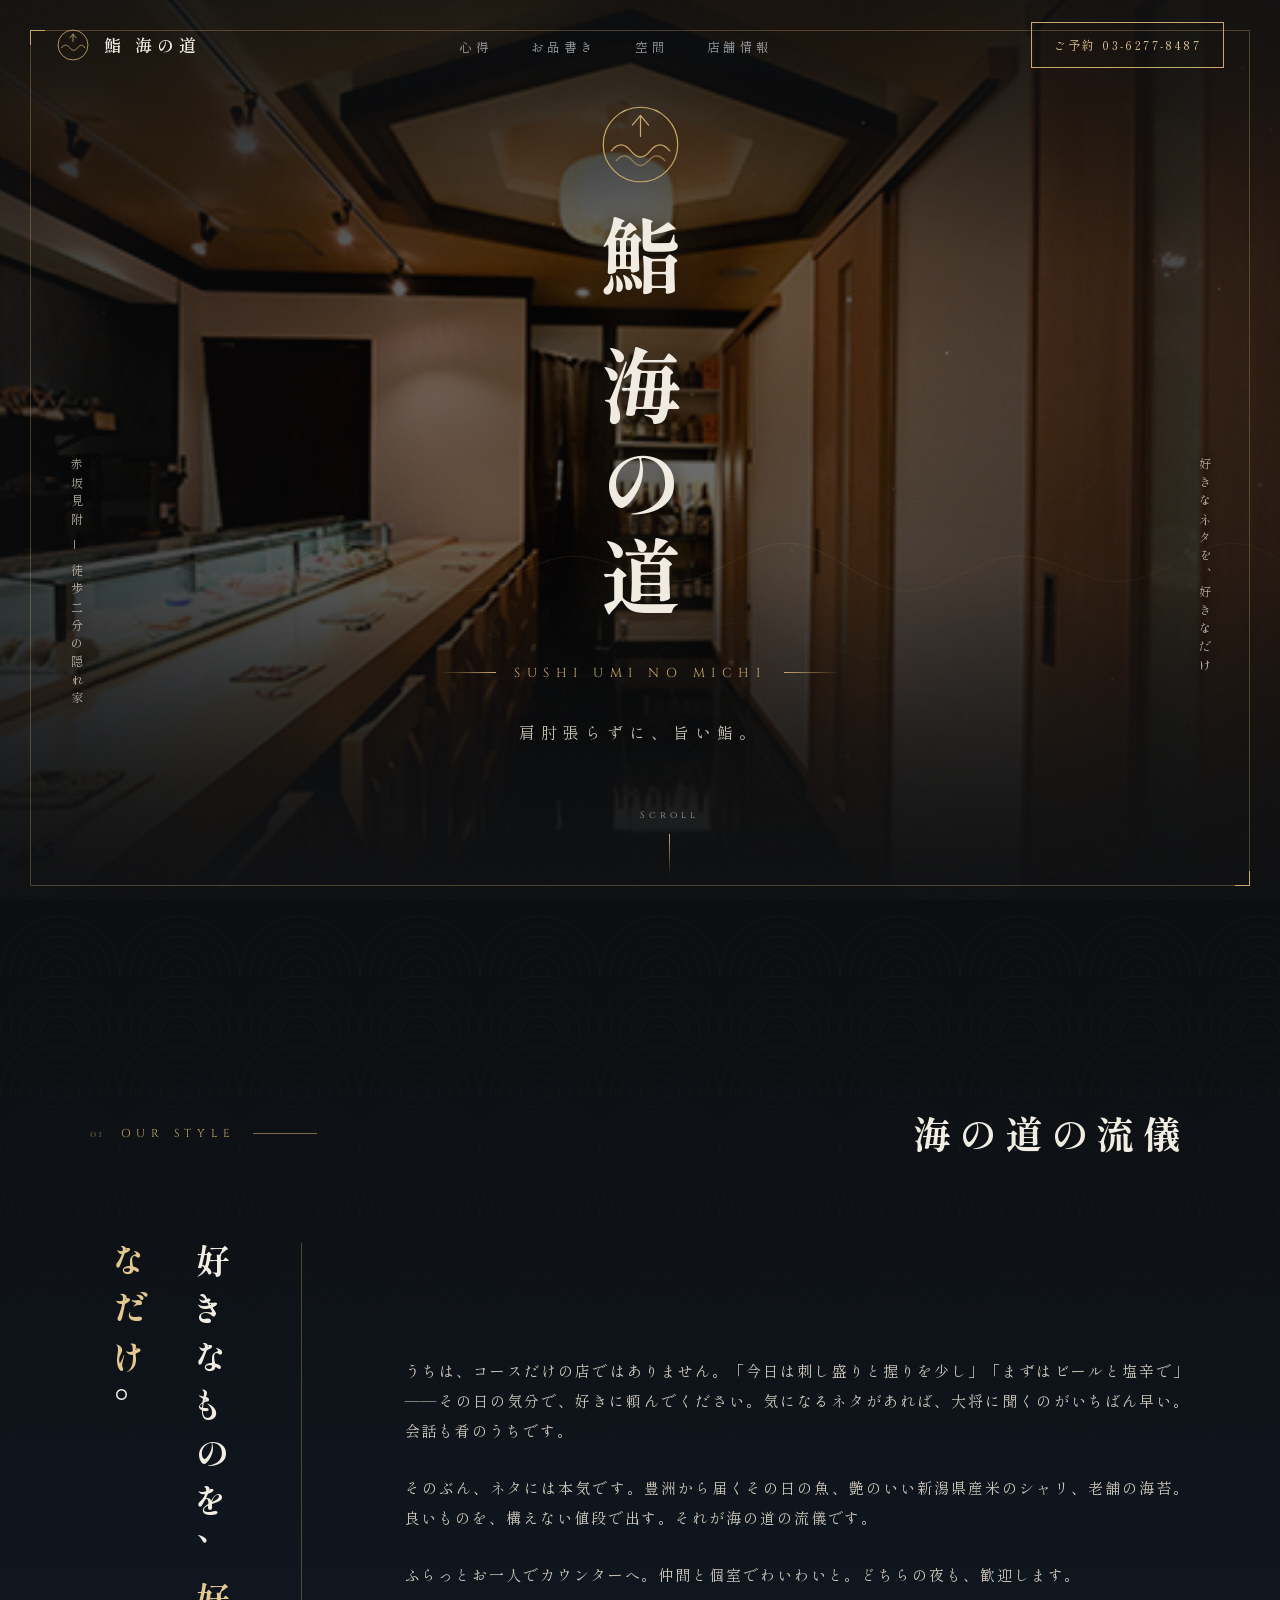
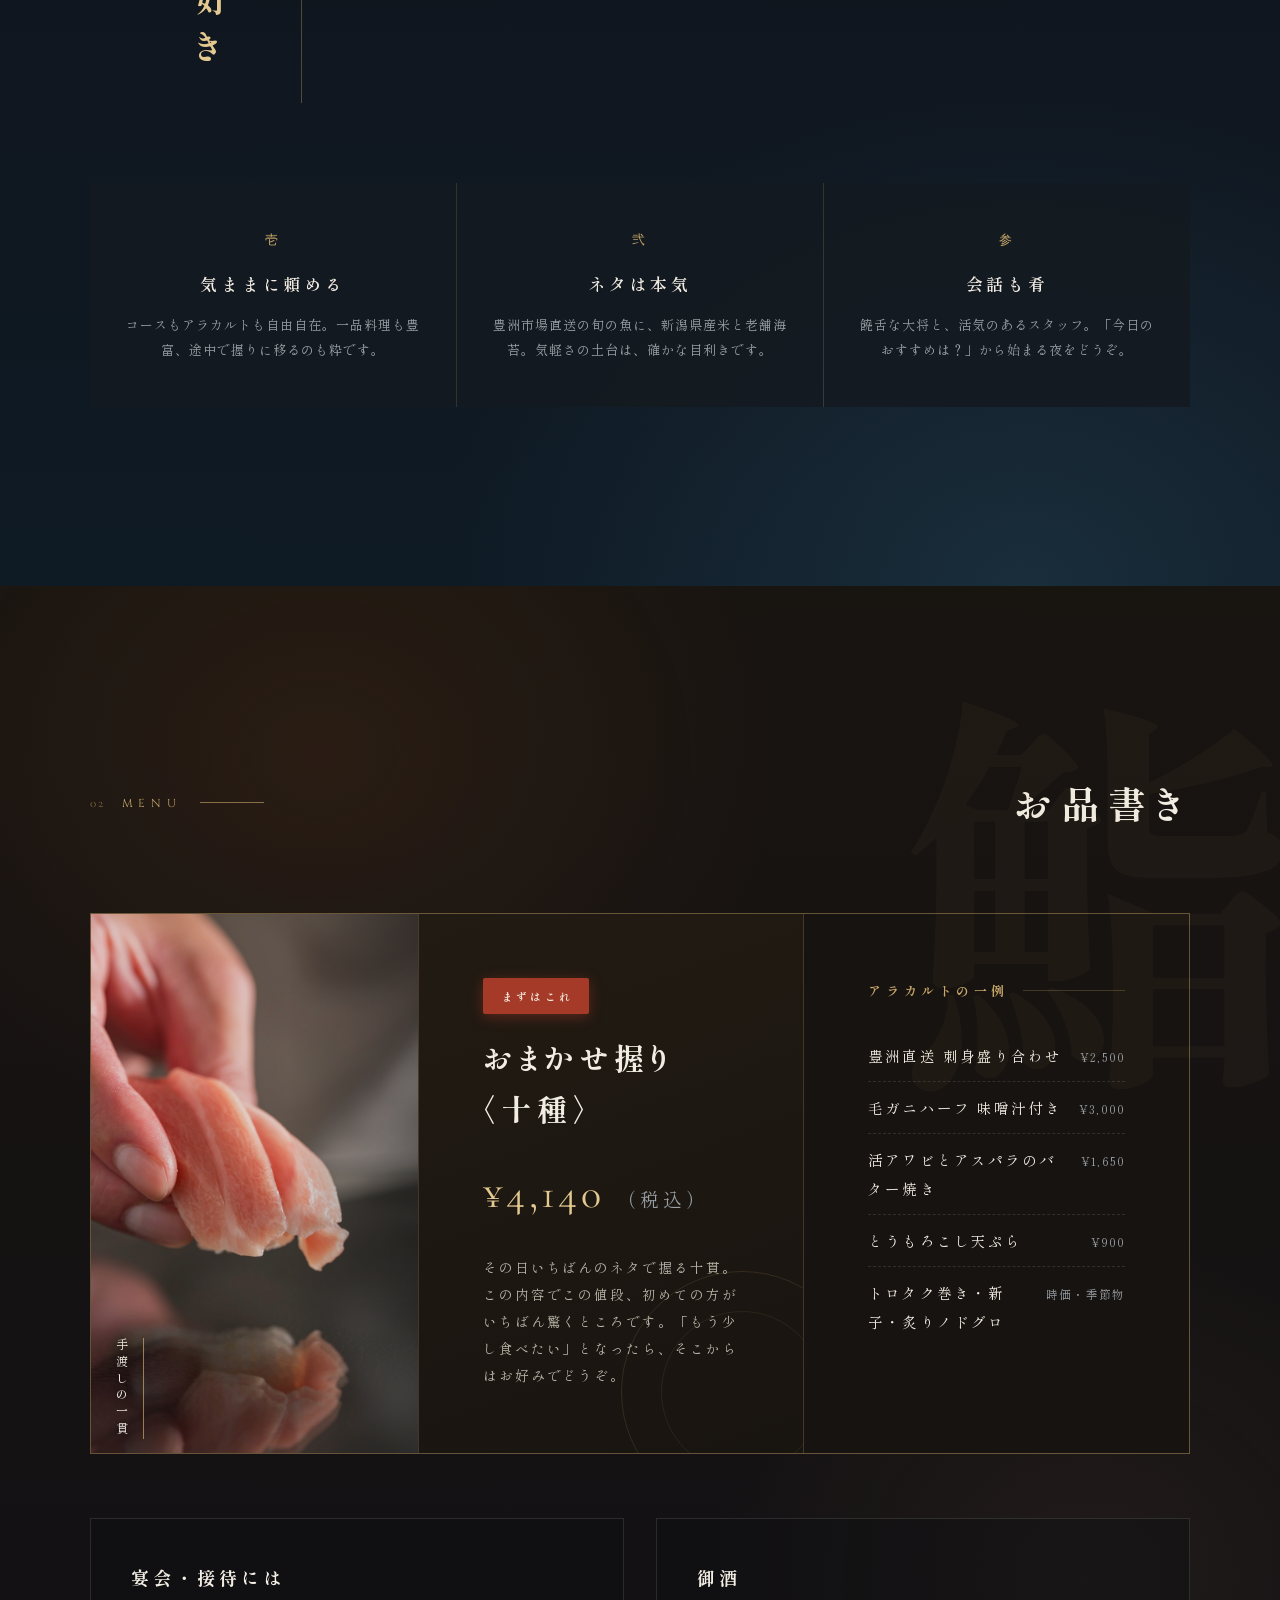
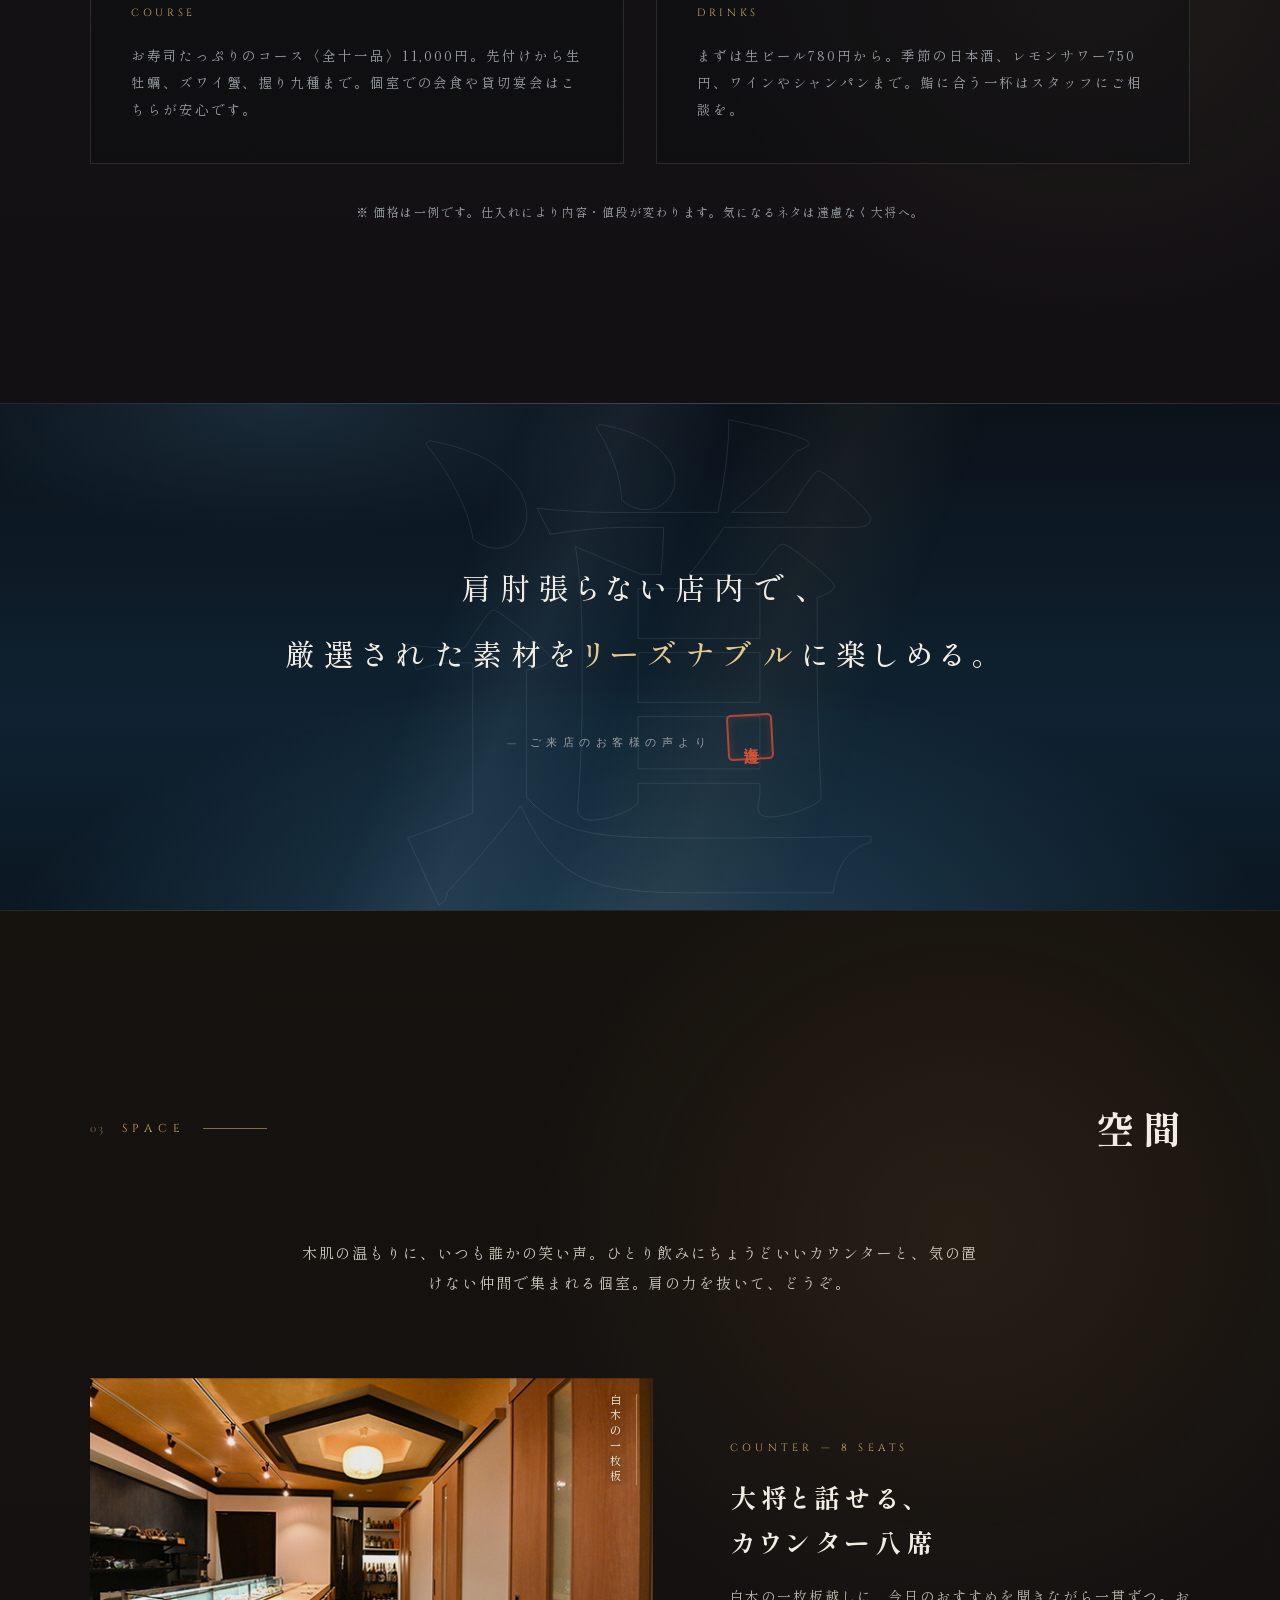
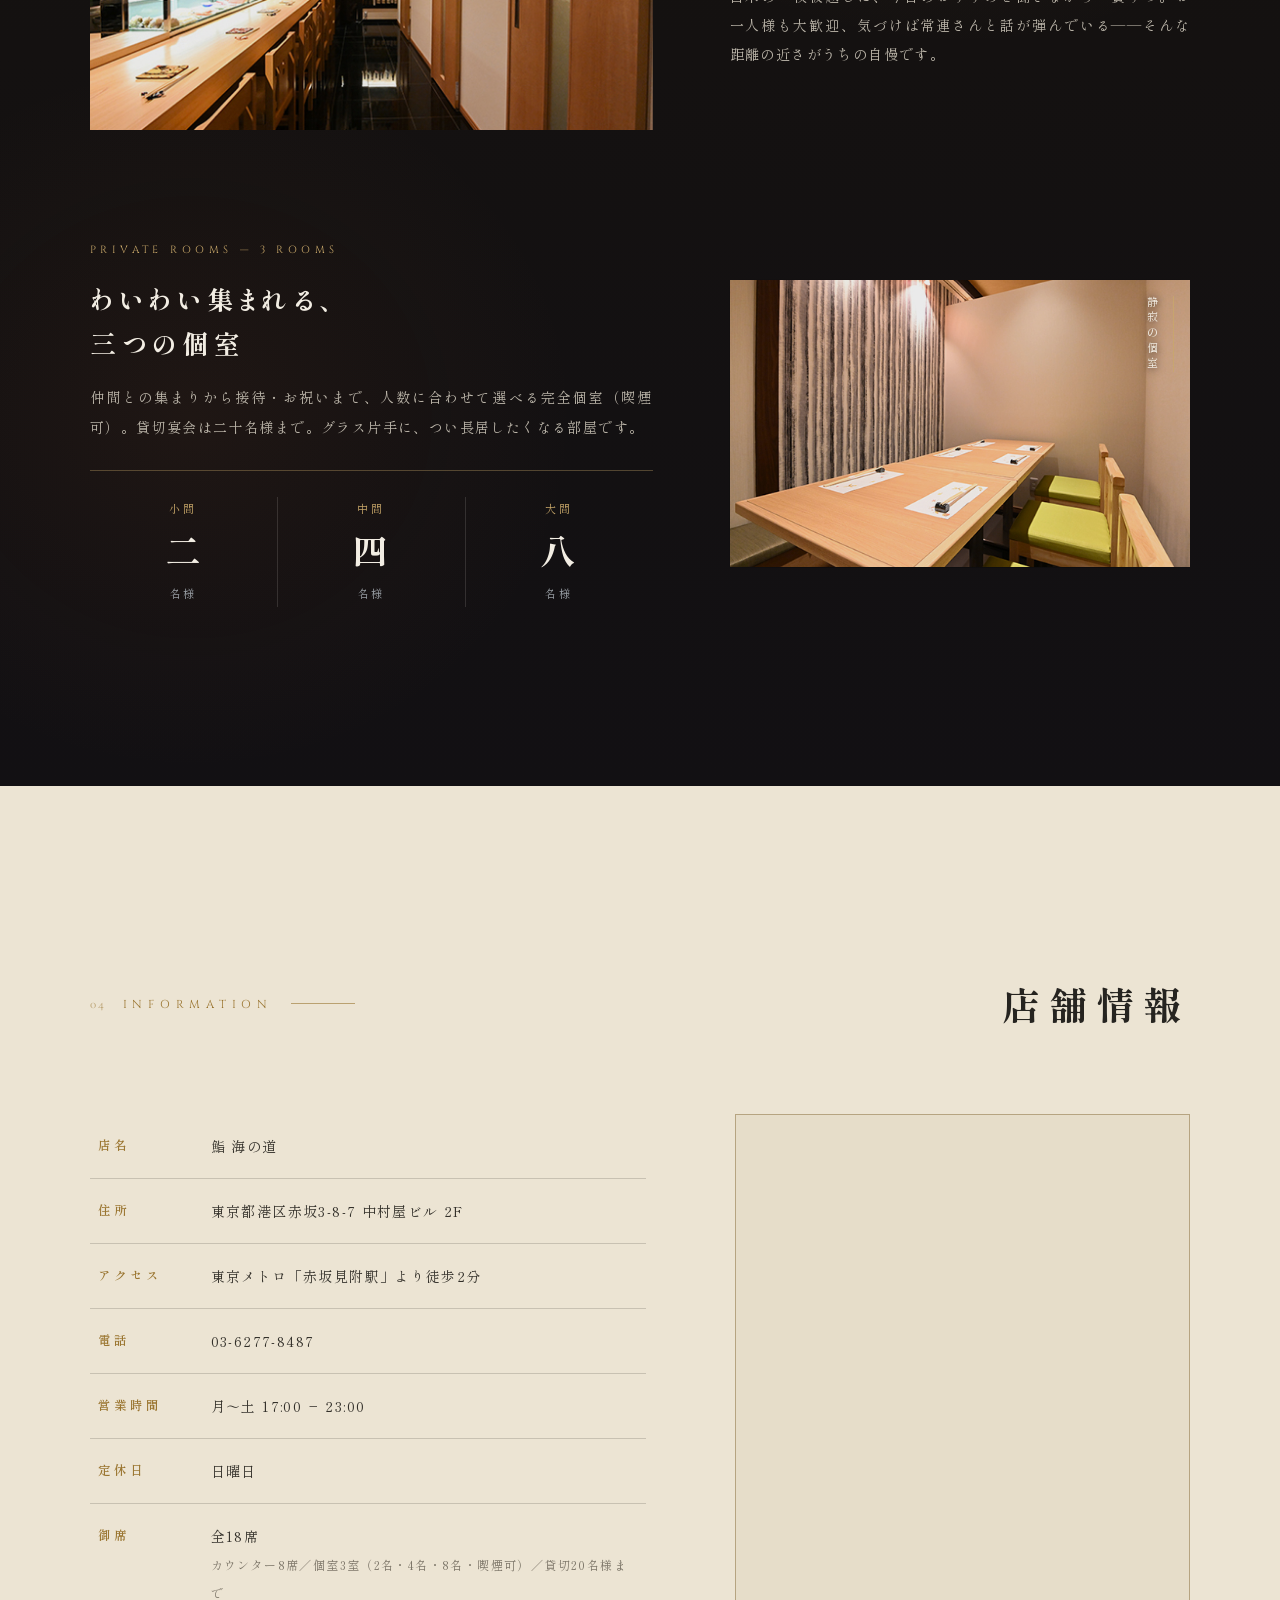
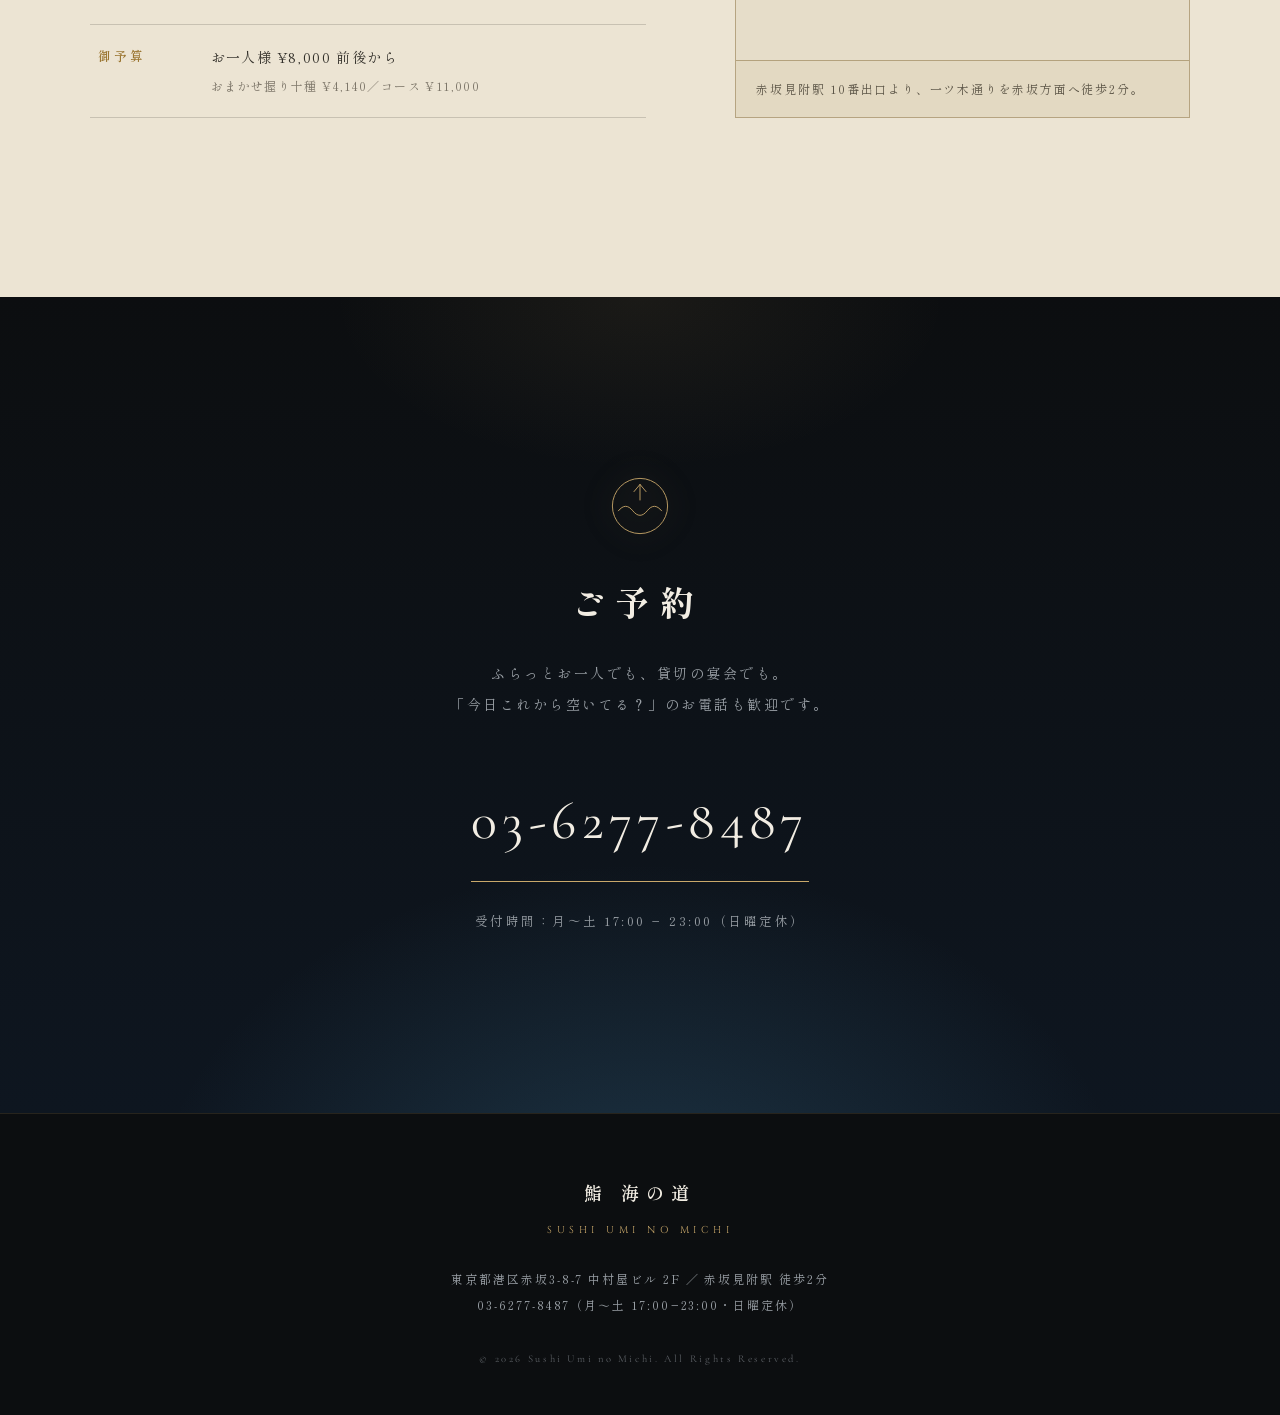
==== commit 3ed6dd96: "タイポグラフィ・モーション磨き込み: 通し番号/罫線アニメ/写真クリップリビール/パララックス/進捗バー/reduced-motion対応 Co-Authored-By: Claude Fable 5" ====
--- a/index.html
+++ b/index.html
@@ -249,7 +249,17 @@
 .sec-label .en{
   font-family:var(--en-disp);font-size:11.5px;letter-spacing:.5em;color:var(--kin);text-transform:uppercase;
 }
-.sec-label .rule{flex:0 0 64px;height:1px;background:var(--kin);opacity:.6}
+.sec-label .rule{
+  flex:0 0 64px;height:1px;background:var(--kin);opacity:.6;
+  transform:scaleX(0);transform-origin:left;
+  transition:transform 1.2s cubic-bezier(.16,1,.3,1) .35s;
+}
+.sec-label.in .rule{transform:scaleX(1)}
+.sec-label .idx{
+  font-style:normal;font-family:var(--en);font-size:13px;letter-spacing:.18em;
+  color:rgba(201,168,106,.55);margin-right:16px;
+}
+#info .sec-label .idx{color:rgba(154,117,48,.6)}
 .sec-label h2{
   font-family:var(--display);
   font-size:clamp(26px,4vw,38px);font-weight:700;letter-spacing:.24em;margin-left:auto;
@@ -533,6 +543,60 @@
 .tel-big:hover{color:var(--kin-bright)}
 #reserve .hours-note{margin-top:26px;font-size:12.5px;color:var(--hai);letter-spacing:.2em}
 
+/* ---------- 仕上げ：モーション ---------- */
+#progress{
+  position:fixed;top:0;left:0;height:2px;width:0;z-index:1300;
+  background:linear-gradient(90deg,var(--kin),var(--kin-bright));
+  box-shadow:0 0 8px rgba(201,168,106,.5);
+}
+nav{transition:background .6s,backdrop-filter .6s,padding .6s,transform .55s cubic-bezier(.16,1,.3,1)}
+nav.away{transform:translateY(-100%)}
+
+/* 写真：下から拭き取られるように現れる */
+.space-media .frame,.course-photo{
+  clip-path:inset(100% 0 0 0);
+  transition:clip-path 1.4s cubic-bezier(.16,1,.3,1) .1s;
+}
+.space-media.in .frame{clip-path:inset(0 0 0 0)}
+.course-feature.in .course-photo{clip-path:inset(0 0 0 0)}
+.space-media .frame img{transform:scale(1.1);transition:transform 1.8s cubic-bezier(.16,1,.3,1) .1s,filter .6s}
+.space-media.in .frame img{transform:scale(1)}
+.space-media.in:hover .frame img{transform:scale(1.05)}
+.course-photo img{transform:scale(1.1)}
+.course-feature.in .course-photo img{transform:scale(1)}
+.course-feature.in:hover .course-photo img{transform:scale(1.06)}
+
+/* 引用：行ごとの墨入れ */
+.q-line{
+  display:inline-block;opacity:0;filter:blur(8px);transform:translateY(14px);
+  transition:opacity 1.3s ease,filter 1.3s ease,transform 1.3s cubic-bezier(.16,1,.3,1);
+}
+.quote-band.in .q-line:nth-child(1){transition-delay:.15s}
+.quote-band.in .q-line:nth-child(2){transition-delay:.5s}
+.quote-band.in .q-line{opacity:1;filter:blur(0);transform:none}
+
+/* お品書きの行：ホバーで一拍 */
+.course-items li{transition:padding-left .45s cubic-bezier(.16,1,.3,1),color .45s}
+.course-items li:hover{padding-left:10px;color:var(--kin-bright)}
+
+/* メニューカード：角の飾りと余韻 */
+.menu-card{position:relative}
+.menu-card::before{
+  content:"";position:absolute;top:-1px;left:-1px;width:18px;height:18px;
+  border-top:1px solid var(--kin);border-left:1px solid var(--kin);
+  opacity:0;transition:opacity .5s;
+}
+.menu-card:hover::before{opacity:1}
+
+.tel-big{transition:color .4s,letter-spacing .6s}
+.tel-big:hover{letter-spacing:.16em}
+
+@media(prefers-reduced-motion:reduce){
+  *,*::before,*::after{animation-duration:.001s !important;transition-duration:.001s !important}
+  .hero-photo{animation:none}
+  html{scroll-behavior:auto}
+}
+
 /* ---------- フッター ---------- */
 footer{
   padding:60px 24px 46px;text-align:center;
@@ -559,6 +623,7 @@
 </div>
 
 <!-- ナビ -->
+<div id="progress"></div>
 <nav id="nav">
   <a class="brand" href="#top">
     <svg viewBox="0 0 100 100" fill="none" stroke="#c9a86a" stroke-width="2.5">
@@ -620,7 +685,7 @@
 <section id="philosophy">
   <div class="wrap">
     <div class="sec-label reveal">
-      <span class="en">Our Style</span><span class="rule"></span>
+      <span class="en"><i class="idx">01</i>Our Style</span><span class="rule"></span>
       <h2>海の道の流儀</h2>
     </div>
     <div class="phil-grid">
@@ -655,7 +720,7 @@
 <section id="menu">
   <div class="wrap">
     <div class="sec-label reveal">
-      <span class="en">Menu</span><span class="rule"></span>
+      <span class="en"><i class="idx">02</i>Menu</span><span class="rule"></span>
       <h2>お品書き</h2>
     </div>
     <div class="course-feature reveal d1">
@@ -698,7 +763,7 @@
 
 <!-- 引用帯 -->
 <div class="quote-band reveal">
-  <blockquote>肩肘張らない店内で、<br>厳選された素材を<em>リーズナブル</em>に楽しめる。</blockquote>
+  <blockquote><span class="q-line">肩肘張らない店内で、</span><br><span class="q-line">厳選された素材を<em>リーズナブル</em>に楽しめる。</span></blockquote>
   <cite>— ご来店のお客様の声より<span class="hanko">海道</span></cite>
 </div>
 
@@ -706,7 +771,7 @@
 <section id="space">
   <div class="wrap">
     <div class="sec-label reveal">
-      <span class="en">Space</span><span class="rule"></span>
+      <span class="en"><i class="idx">03</i>Space</span><span class="rule"></span>
       <h2>空間</h2>
     </div>
     <div class="space-intro reveal d1">
@@ -746,7 +811,7 @@
 <section id="info">
   <div class="wrap">
     <div class="sec-label reveal">
-      <span class="en">Information</span><span class="rule"></span>
+      <span class="en"><i class="idx">04</i>Information</span><span class="rule"></span>
       <h2>店舗情報</h2>
     </div>
     <div class="info-grid">
@@ -812,9 +877,28 @@
   setTimeout(()=>document.getElementById('loader').classList.add('done'),3500);
 })();
 
-// ナビ
+// ナビ・進捗バー・ヒーローパララックス（rAFで一括）
 const nav=document.getElementById('nav');
-addEventListener('scroll',()=>{nav.classList.toggle('scrolled',scrollY>60)},{passive:true});
+const progress=document.getElementById('progress');
+const heroInner=document.querySelector('.hero-inner');
+const heroBg=document.querySelector('.hero-bg');
+let lastY=0,ticking=false;
+function onScroll(){
+  const y=scrollY;
+  nav.classList.toggle('scrolled',y>60);
+  // 下スクロールで隠れ、上で現れる（メニュー展開中は常に表示）
+  nav.classList.toggle('away',y>420&&y>lastY&&!document.body.classList.contains('menu-open'));
+  const doc=document.documentElement;
+  progress.style.width=(y/(doc.scrollHeight-innerHeight)*100)+'%';
+  if(y<innerHeight){
+    heroInner.style.transform='translateY('+y*.18+'px)';
+    heroInner.style.opacity=Math.max(0,1-y/(innerHeight*.8));
+    heroBg.style.transform='translateY('+y*.1+'px)';
+  }
+  lastY=y;ticking=false;
+}
+addEventListener('scroll',()=>{if(!ticking){requestAnimationFrame(onScroll);ticking=true}},{passive:true});
+onScroll();
 
 // モバイルメニュー
 const burger=document.getElementById('burger');
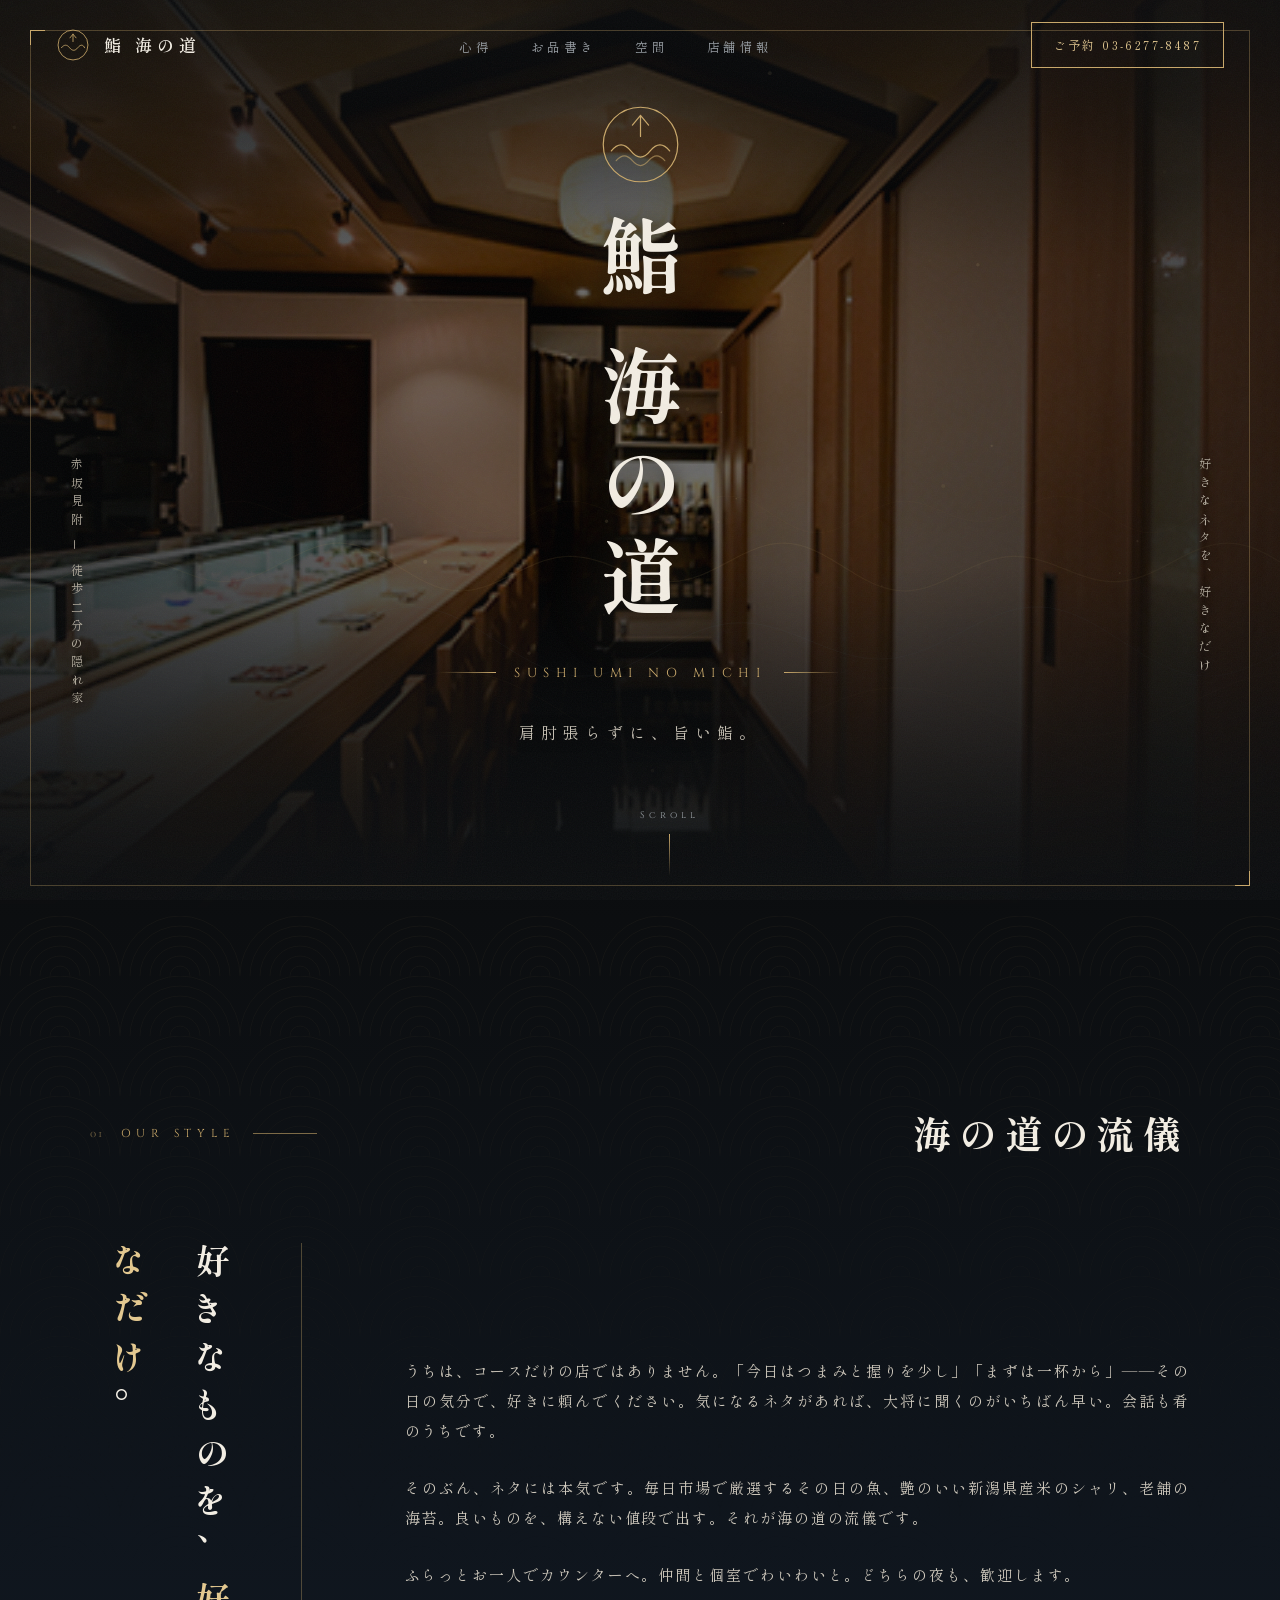
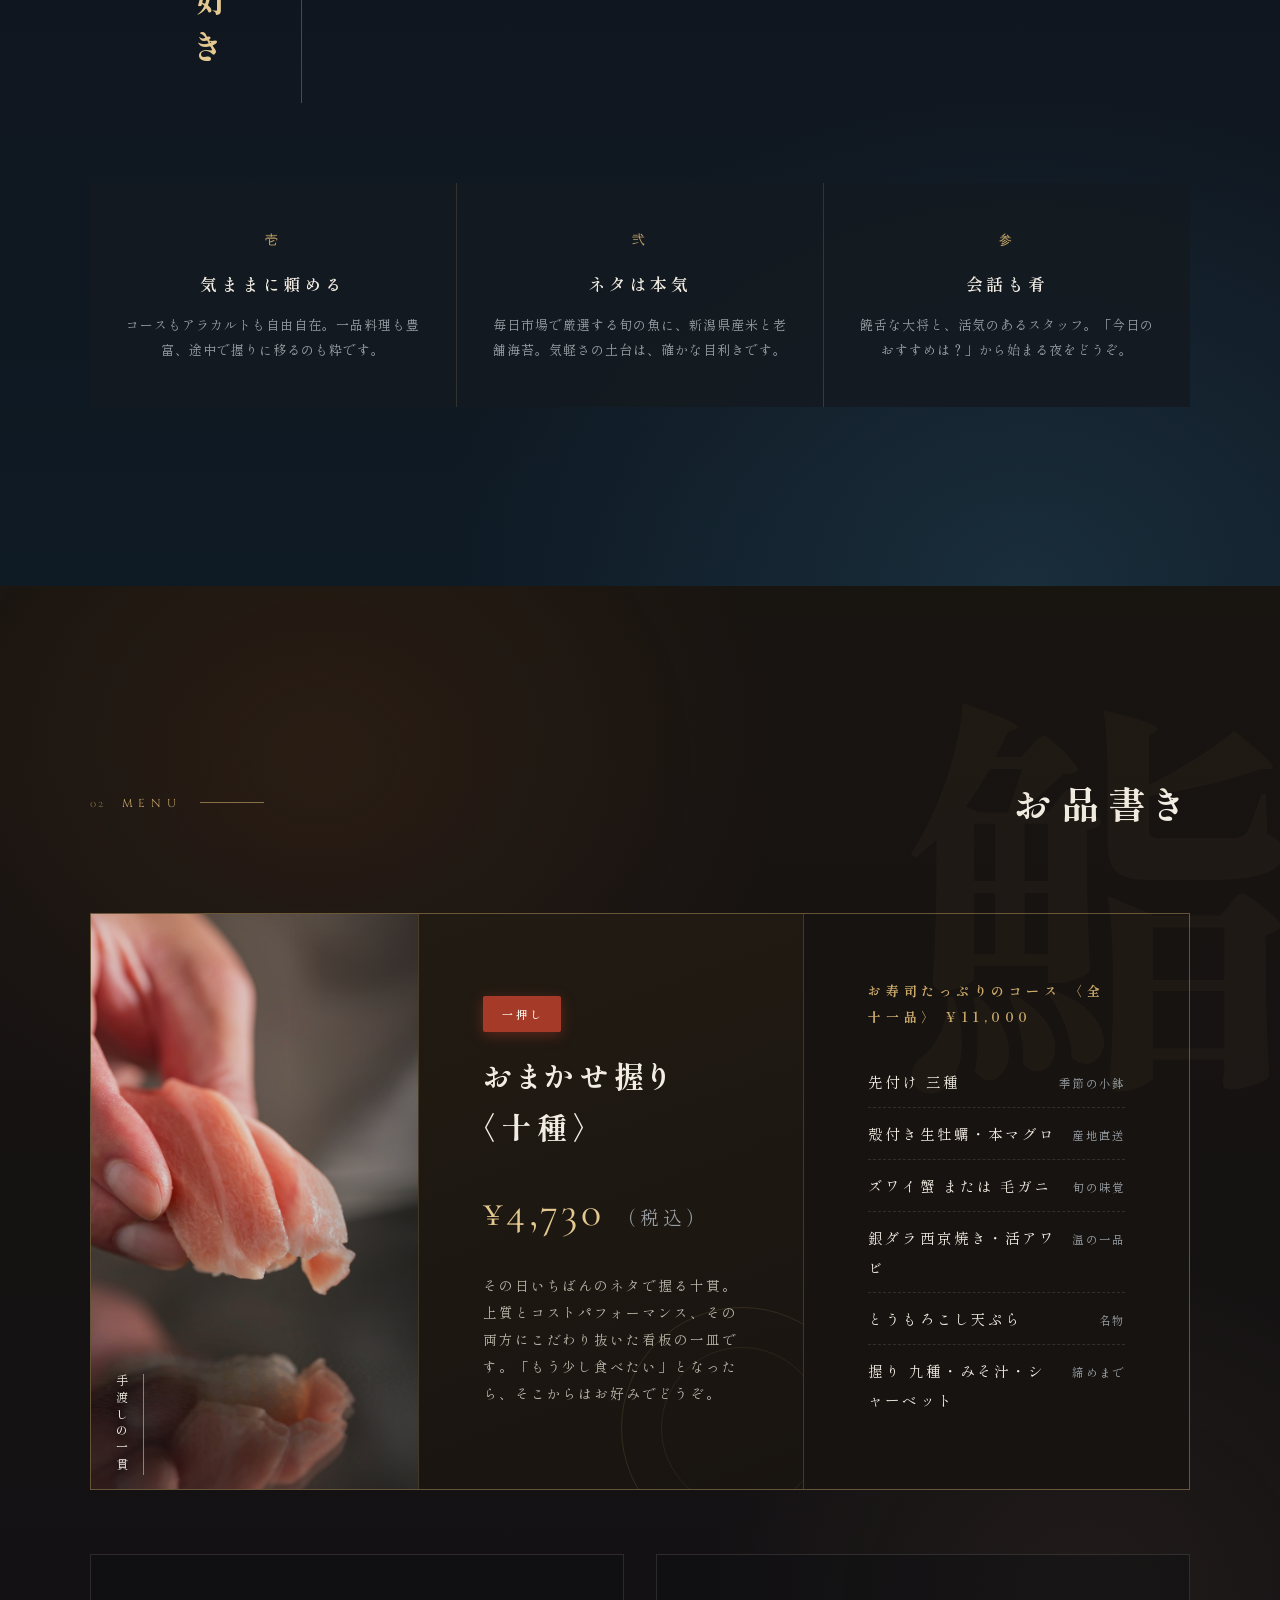
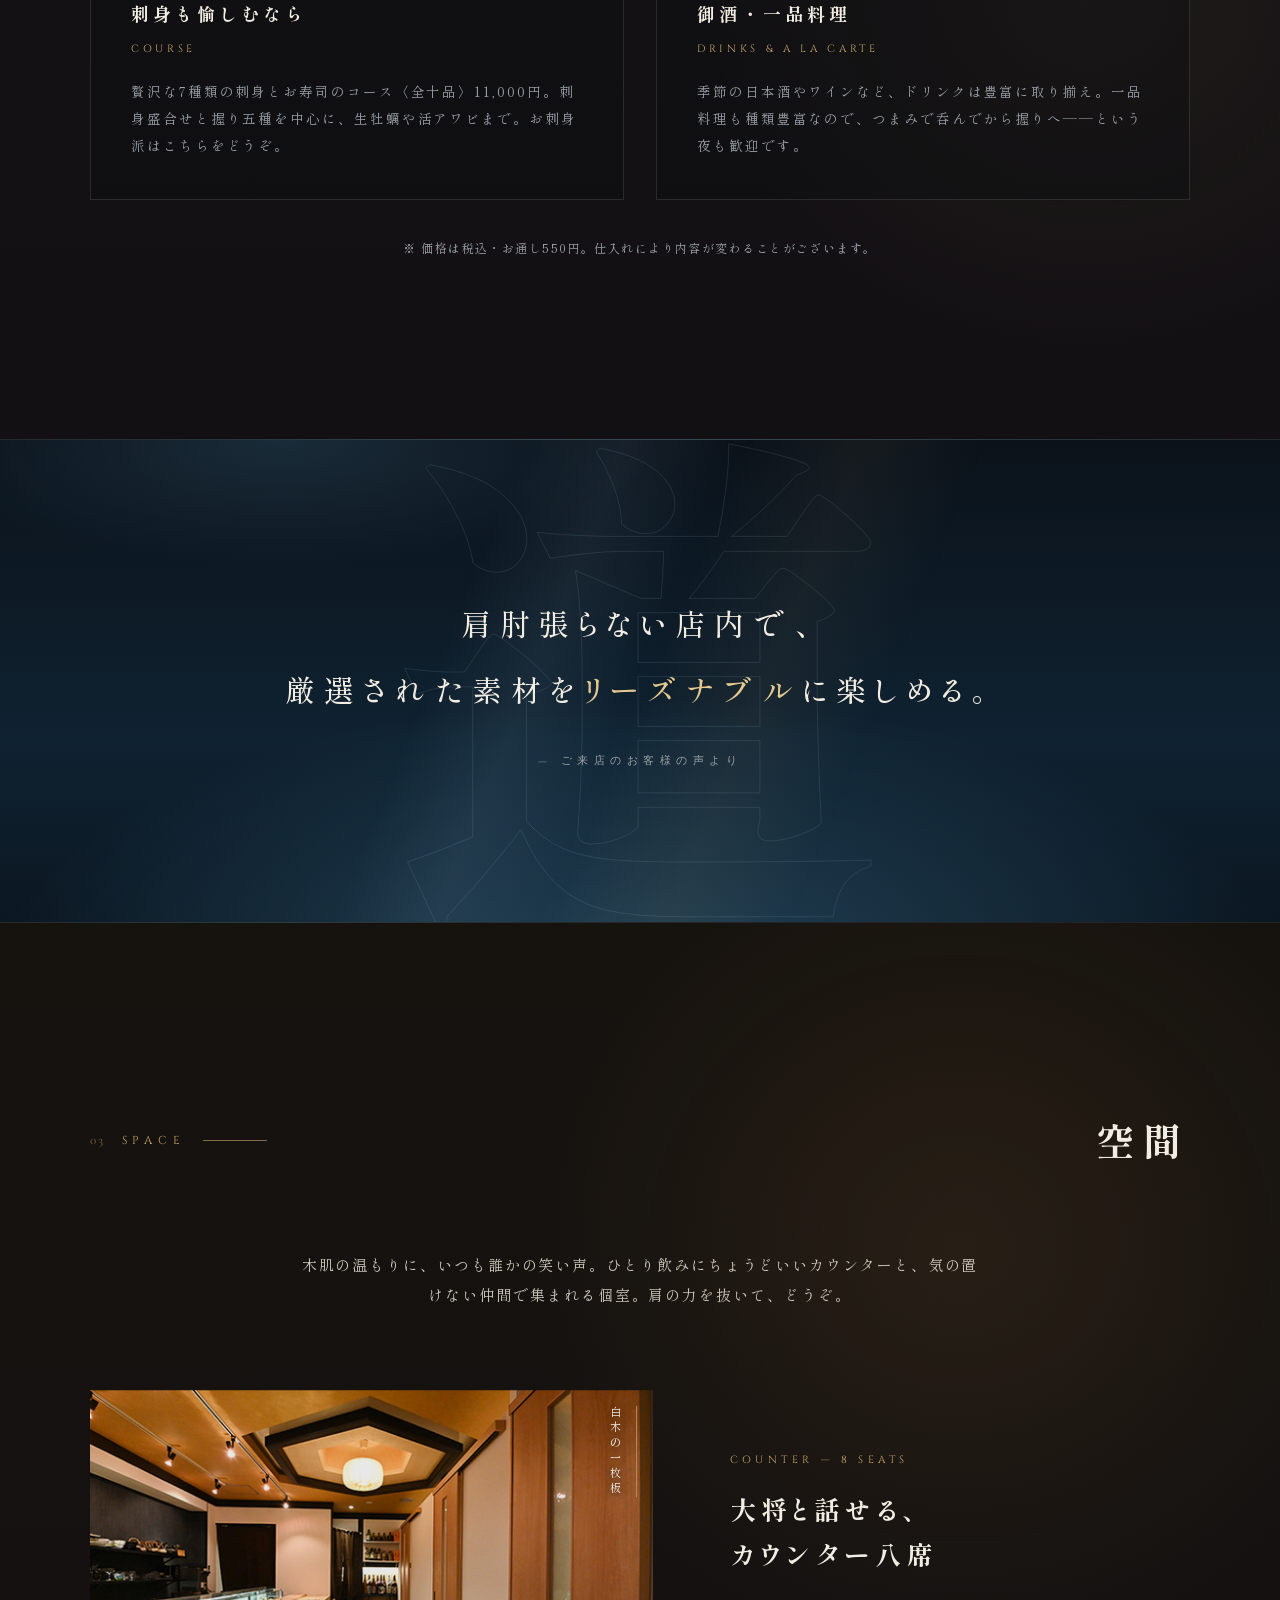
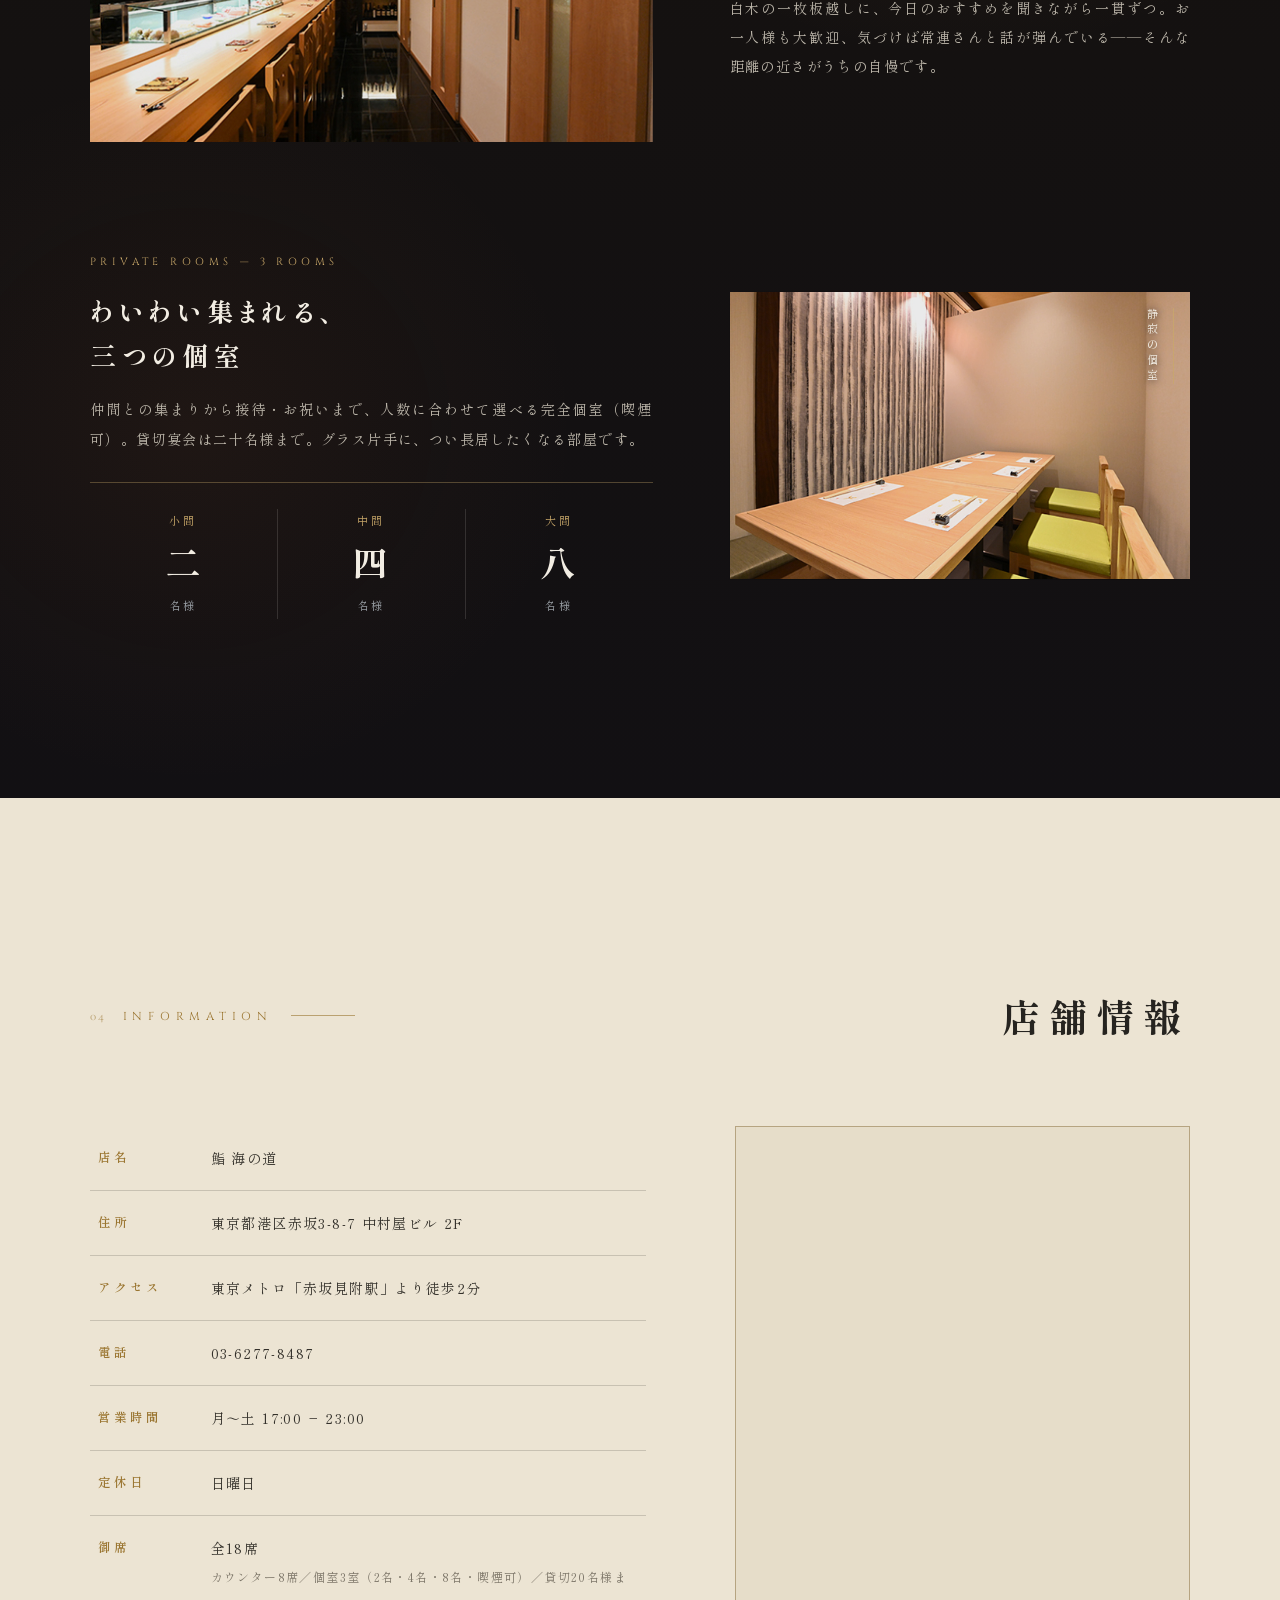
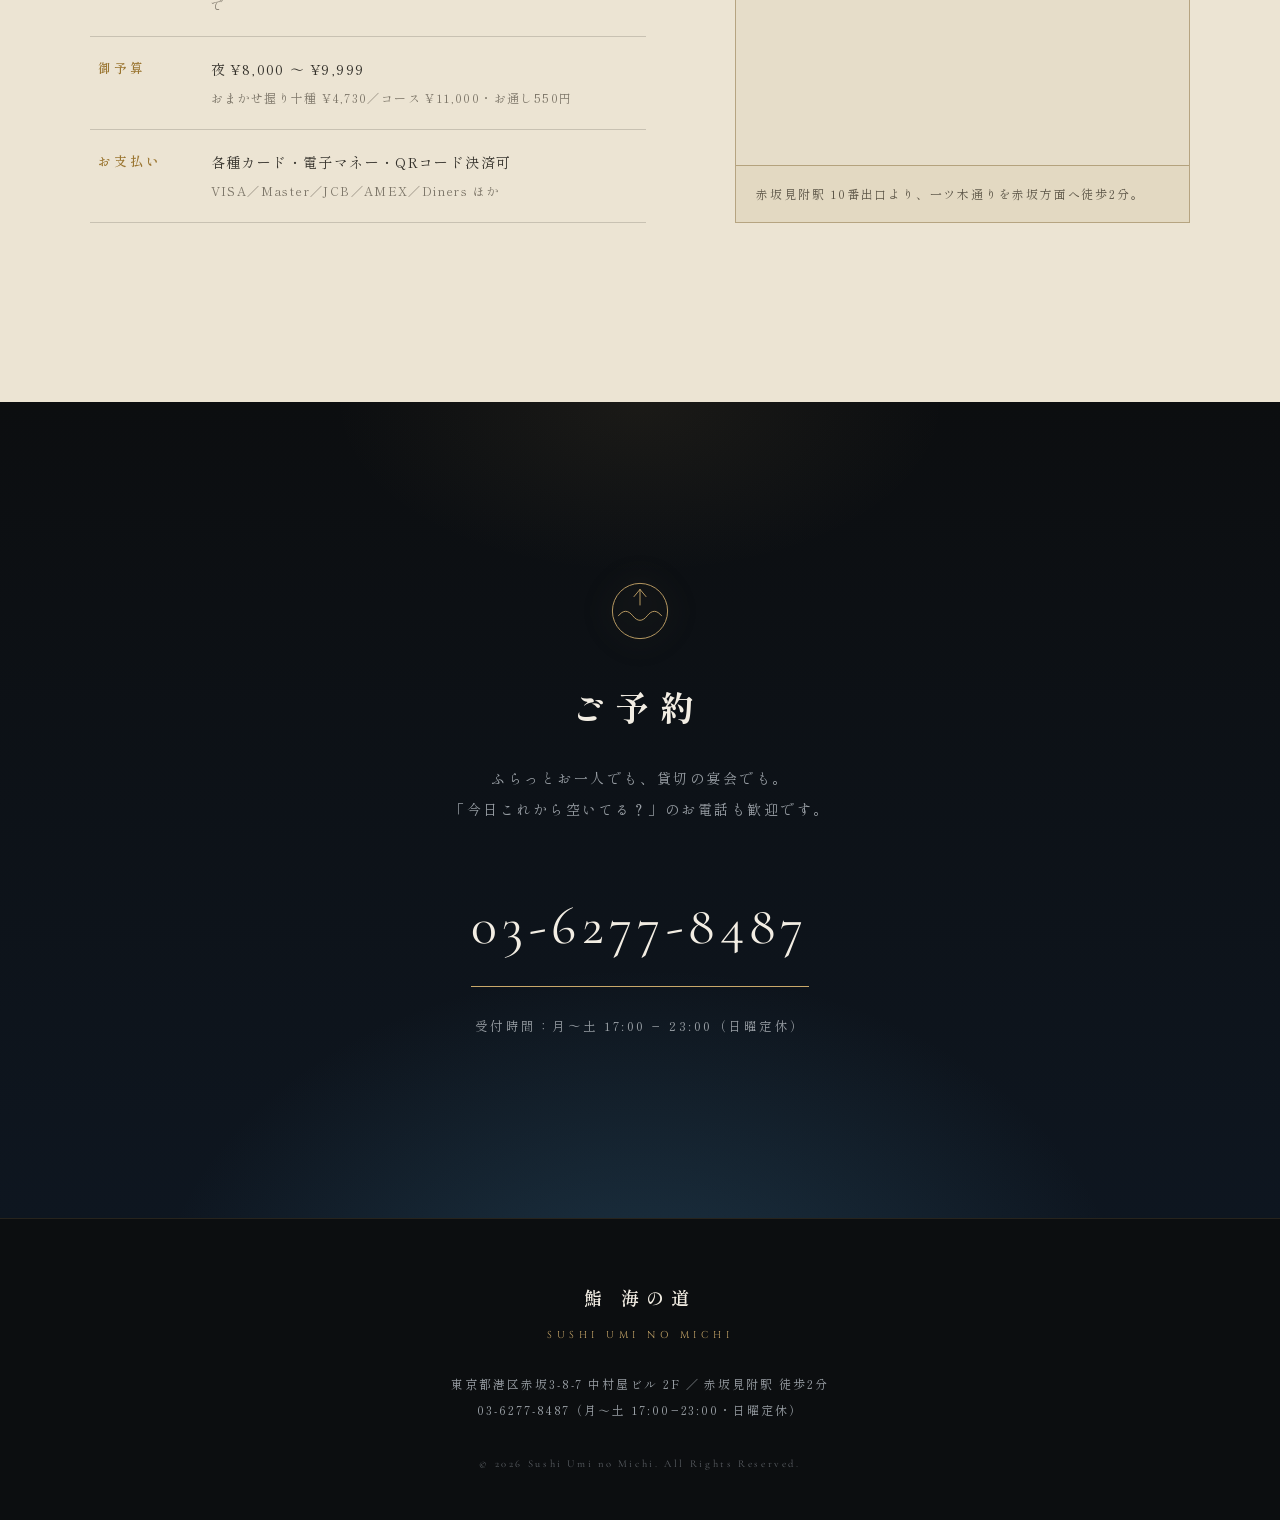
==== commit bc8adfda: "公式情報準拠に更新: おまかせ握り¥4,730、公式コース2種、お通し・支払い方法明記。朱印スタンプ削除、レビュー由来の価格を撤去 Co-Authored-By: Claude Fable 5 <no" ====
--- a/index.html
+++ b/index.html
@@ -4,7 +4,7 @@
 <meta charset="UTF-8">
 <meta name="viewport" content="width=device-width, initial-scale=1.0, viewport-fit=cover">
 <title>鮨 海の道 | 赤坂見附 — 肩肘張らずに、旨い鮨。</title>
-<meta name="description" content="赤坂見附徒歩2分の隠れ家鮨「鮨 海の道」。コースに縛られず、好きなネタを好きなだけ。豊洲直送の本気のネタと、会話の弾むカウンター。おまかせ握り十種4,140円。ふらっと一人でも、個室の宴会でも。">
+<meta name="description" content="赤坂見附徒歩2分の隠れ家鮨「鮨 海の道」。コースに縛られず、好きなネタを好きなだけ。毎日市場で厳選する本気のネタと、会話の弾むカウンター。おまかせ握り十種4,730円。ふらっと一人でも、個室の宴会でも。">
 <link rel="preconnect" href="https://fonts.googleapis.com">
 <link rel="preconnect" href="https://fonts.gstatic.com" crossorigin>
 <link href="https://fonts.googleapis.com/css2?family=Shippori+Mincho:wght@400;500;600;800&family=Shippori+Mincho+B1:wght@600;700;800&family=Zen+Old+Mincho:wght@400;700&family=Cormorant+Garamond:ital,wght@0,300;0,400;1,400&family=Cinzel:wght@400;500;600&display=swap" rel="stylesheet">
@@ -479,15 +479,6 @@
 @keyframes rays{from{transform:translateX(-4%);opacity:.7}to{transform:translateX(4%);opacity:1}}
 .quote-band blockquote,.quote-band cite{position:relative;z-index:1}
 .quote-band blockquote{font-family:var(--display);font-weight:600}
-.hanko{
-  display:inline-flex;align-items:center;justify-content:center;
-  width:46px;height:46px;margin-left:16px;vertical-align:-14px;
-  border:2px solid rgba(196,74,54,.9);border-radius:5px;
-  color:#d05238;writing-mode:vertical-rl;
-  font-size:15px;font-weight:700;letter-spacing:.08em;line-height:1.1;
-  transform:rotate(-3deg);
-  box-shadow:inset 0 0 8px rgba(196,74,54,.25);
-}
 .quote-band blockquote{
   font-size:clamp(20px,3.2vw,30px);letter-spacing:.3em;line-height:2.2;font-weight:500;
 }
@@ -691,8 +682,8 @@
     <div class="phil-grid">
       <div class="phil-vert reveal d1">好きなものを、<em>好きなだけ</em>。</div>
       <div class="phil-text reveal d2">
-        <p>うちは、コースだけの店ではありません。「今日は刺し盛りと握りを少し」「まずはビールと塩辛で」——その日の気分で、好きに頼んでください。気になるネタがあれば、大将に聞くのがいちばん早い。会話も肴のうちです。</p>
-        <p>そのぶん、ネタには本気です。豊洲から届くその日の魚、艶のいい新潟県産米のシャリ、老舗の海苔。良いものを、構えない値段で出す。それが海の道の流儀です。</p>
+        <p>うちは、コースだけの店ではありません。「今日はつまみと握りを少し」「まずは一杯から」——その日の気分で、好きに頼んでください。気になるネタがあれば、大将に聞くのがいちばん早い。会話も肴のうちです。</p>
+        <p>そのぶん、ネタには本気です。毎日市場で厳選するその日の魚、艶のいい新潟県産米のシャリ、老舗の海苔。良いものを、構えない値段で出す。それが海の道の流儀です。</p>
         <p>ふらっとお一人でカウンターへ。仲間と個室でわいわいと。どちらの夜も、歓迎します。</p>
       </div>
     </div>
@@ -705,7 +696,7 @@
       <div class="pt reveal d2">
         <span class="num">弐</span>
         <h3>ネタは本気</h3>
-        <p>豊洲市場直送の旬の魚に、新潟県産米と老舗海苔。気軽さの土台は、確かな目利きです。</p>
+        <p>毎日市場で厳選する旬の魚に、新潟県産米と老舗海苔。気軽さの土台は、確かな目利きです。</p>
       </div>
       <div class="pt reveal d3">
         <span class="num">参</span>
@@ -729,42 +720,43 @@
         <span class="photo-label">手渡しの一貫</span>
       </div>
       <div class="course-left">
-        <span class="badge">まずはこれ</span>
+        <span class="badge">一押し</span>
         <h3>おまかせ握り<br>〈十種〉</h3>
-        <div class="price">¥4,140 <small>（税込）</small></div>
-        <p>その日いちばんのネタで握る十貫。この内容でこの値段、初めての方がいちばん驚くところです。「もう少し食べたい」となったら、そこからはお好みでどうぞ。</p>
+        <div class="price">¥4,730 <small>（税込）</small></div>
+        <p>その日いちばんのネタで握る十貫。上質とコストパフォーマンス、その両方にこだわり抜いた看板の一皿です。「もう少し食べたい」となったら、そこからはお好みでどうぞ。</p>
       </div>
       <div class="course-right">
-        <h4>アラカルトの一例</h4>
+        <h4>お寿司たっぷりのコース 〈全十一品〉 ¥11,000</h4>
         <ul class="course-items">
-          <li>豊洲直送 刺身盛り合わせ<span class="note">¥2,500</span></li>
-          <li>毛ガニハーフ 味噌汁付き<span class="note">¥3,000</span></li>
-          <li>活アワビとアスパラのバター焼き<span class="note">¥1,650</span></li>
-          <li>とうもろこし天ぷら<span class="note">¥900</span></li>
-          <li>トロタク巻き・新子・炙りノドグロ<span class="note">時価・季節物</span></li>
+          <li>先付け 三種<span class="note">季節の小鉢</span></li>
+          <li>殻付き生牡蠣・本マグロ<span class="note">産地直送</span></li>
+          <li>ズワイ蟹 または 毛ガニ<span class="note">旬の味覚</span></li>
+          <li>銀ダラ西京焼き・活アワビ<span class="note">温の一品</span></li>
+          <li>とうもろこし天ぷら<span class="note">名物</span></li>
+          <li>握り 九種・みそ汁・シャーベット<span class="note">締めまで</span></li>
         </ul>
       </div>
     </div>
     <div class="menu-sub">
       <div class="menu-card reveal d1">
-        <h3>宴会・接待には</h3>
+        <h3>刺身も愉しむなら</h3>
         <span class="en-sub">Course</span>
-        <p>お寿司たっぷりのコース〈全十一品〉11,000円。先付けから生牡蠣、ズワイ蟹、握り九種まで。個室での会食や貸切宴会はこちらが安心です。</p>
+        <p>贅沢な7種類の刺身とお寿司のコース〈全十品〉11,000円。刺身盛合せと握り五種を中心に、生牡蠣や活アワビまで。お刺身派はこちらをどうぞ。</p>
       </div>
       <div class="menu-card reveal d2">
-        <h3>御酒</h3>
-        <span class="en-sub">Drinks</span>
-        <p>まずは生ビール780円から。季節の日本酒、レモンサワー750円、ワインやシャンパンまで。鮨に合う一杯はスタッフにご相談を。</p>
-      </div>
-    </div>
-    <p class="menu-note">※ 価格は一例です。仕入れにより内容・値段が変わります。気になるネタは遠慮なく大将へ。</p>
+        <h3>御酒・一品料理</h3>
+        <span class="en-sub">Drinks &amp; A La Carte</span>
+        <p>季節の日本酒やワインなど、ドリンクは豊富に取り揃え。一品料理も種類豊富なので、つまみで呑んでから握りへ——という夜も歓迎です。</p>
+      </div>
+    </div>
+    <p class="menu-note">※ 価格は税込・お通し550円。仕入れにより内容が変わることがございます。</p>
   </div>
 </section>
 
 <!-- 引用帯 -->
 <div class="quote-band reveal">
   <blockquote><span class="q-line">肩肘張らない店内で、</span><br><span class="q-line">厳選された素材を<em>リーズナブル</em>に楽しめる。</span></blockquote>
-  <cite>— ご来店のお客様の声より<span class="hanko">海道</span></cite>
+  <cite>— ご来店のお客様の声より</cite>
 </div>
 
 <!-- 空間 -->
@@ -824,7 +816,8 @@
           <tr><th>営業時間</th><td>月〜土 17:00 − 23:00</td></tr>
           <tr><th>定休日</th><td>日曜日</td></tr>
           <tr><th>御席</th><td>全18席<br><small>カウンター8席／個室3室（2名・4名・8名・喫煙可）／貸切20名様まで</small></td></tr>
-          <tr><th>御予算</th><td>お一人様 ¥8,000 前後から<br><small>おまかせ握り十種 ¥4,140／コース ¥11,000</small></td></tr>
+          <tr><th>御予算</th><td>夜 ¥8,000 〜 ¥9,999<br><small>おまかせ握り十種 ¥4,730／コース ¥11,000・お通し550円</small></td></tr>
+          <tr><th>お支払い</th><td>各種カード・電子マネー・QRコード決済可<br><small>VISA／Master／JCB／AMEX／Diners ほか</small></td></tr>
         </table>
       </div>
       <div class="map-box reveal d2">
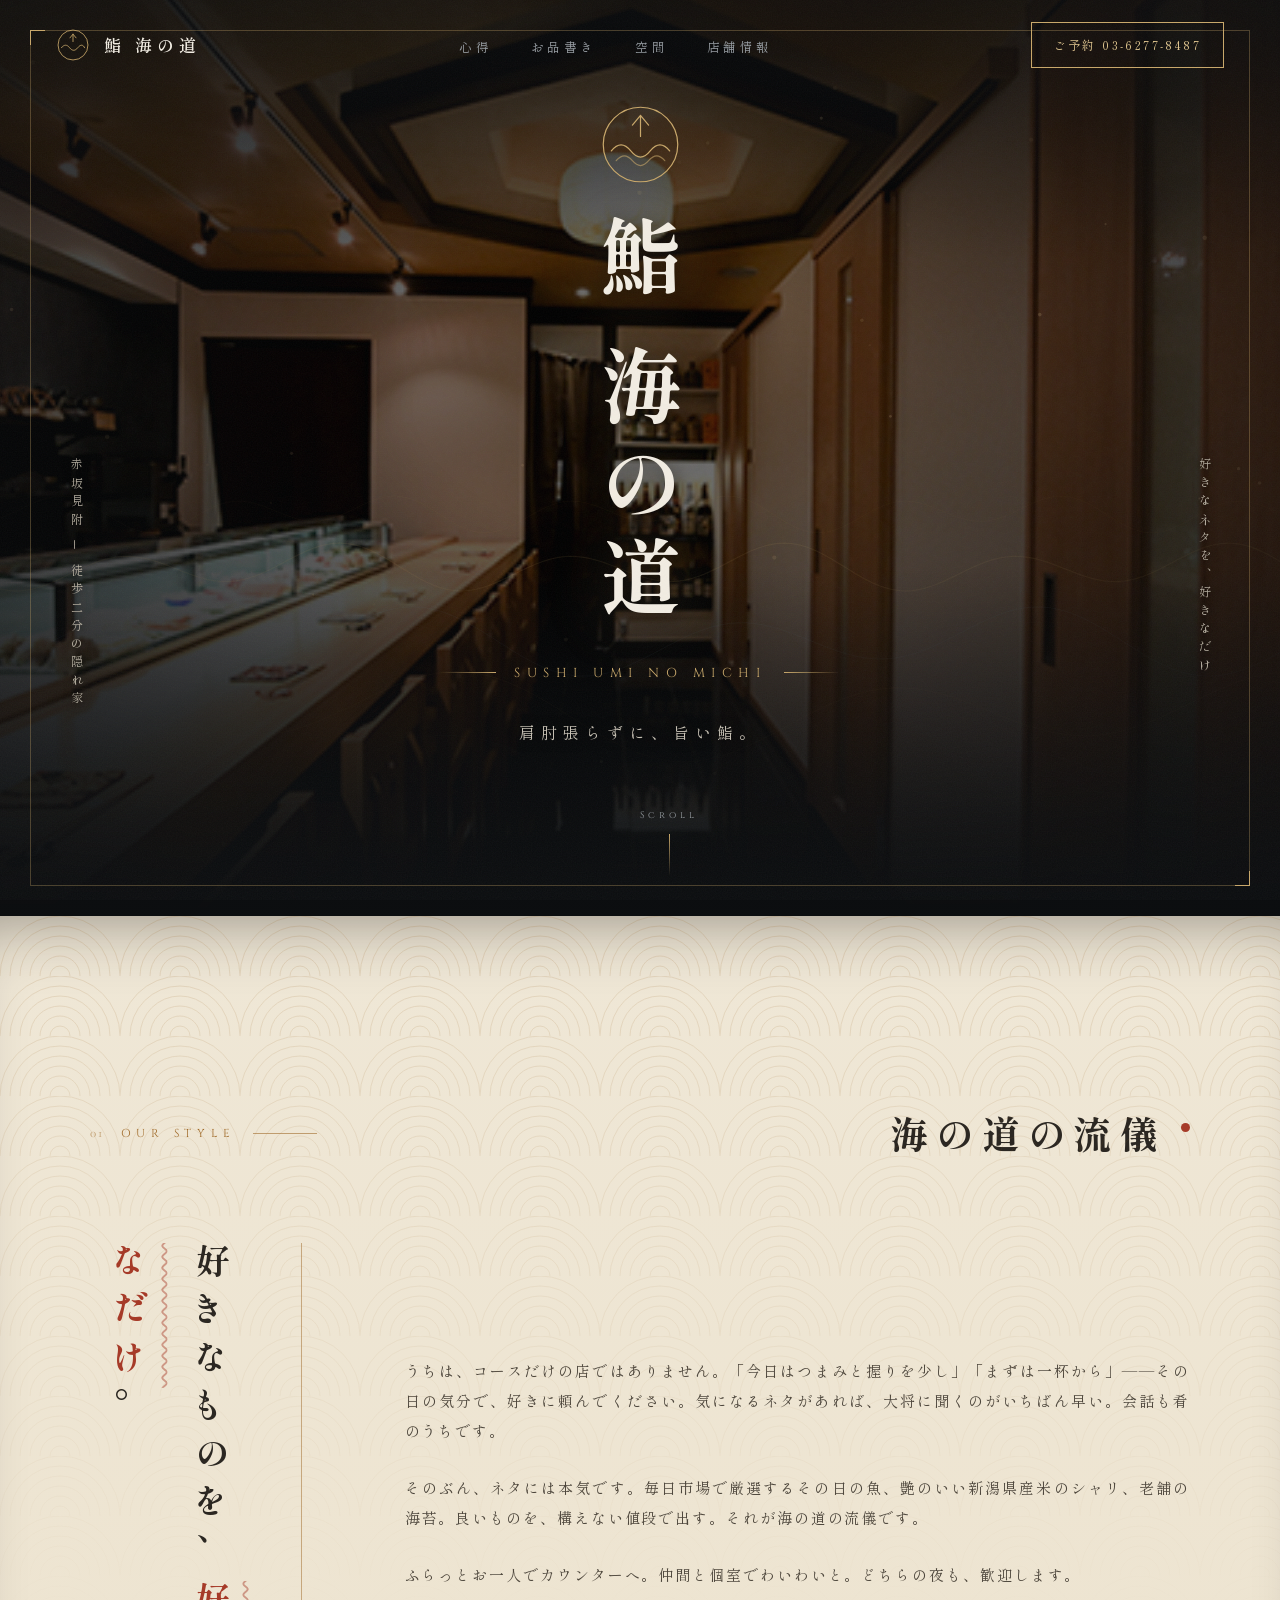
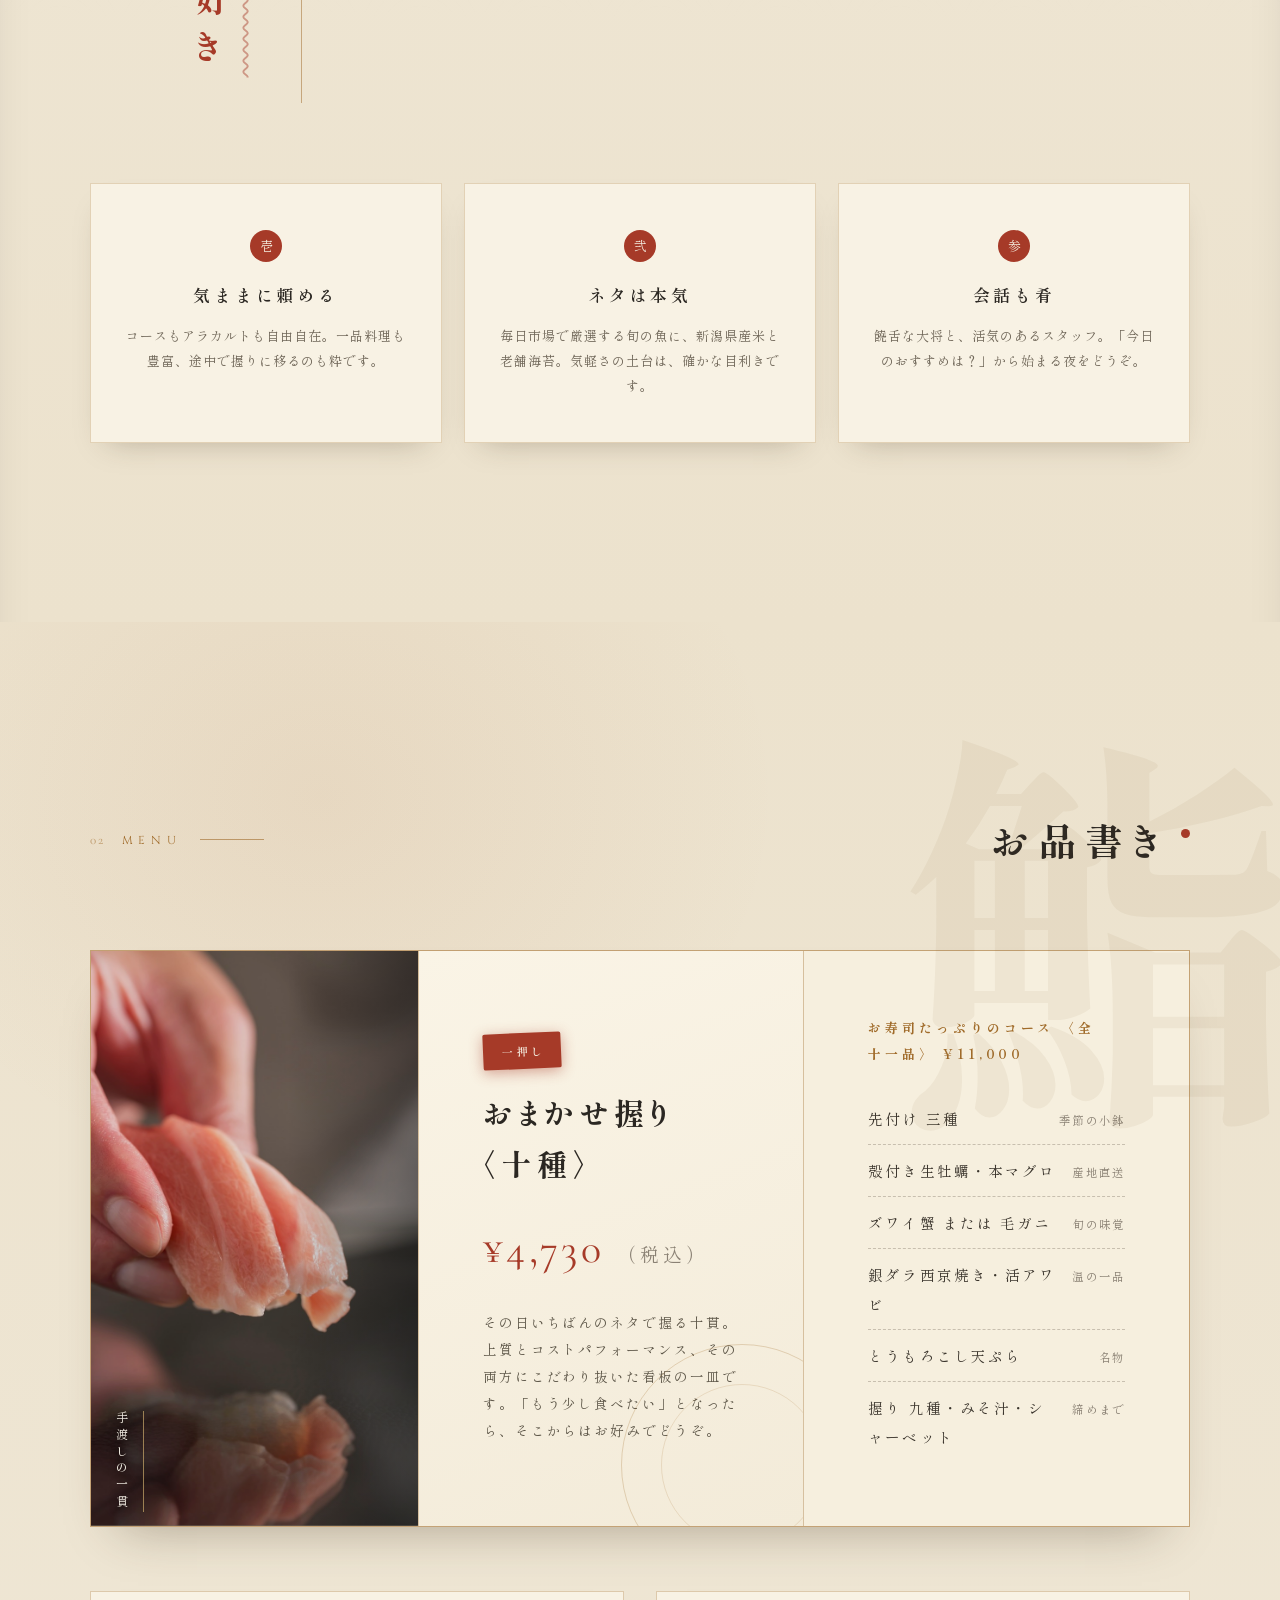
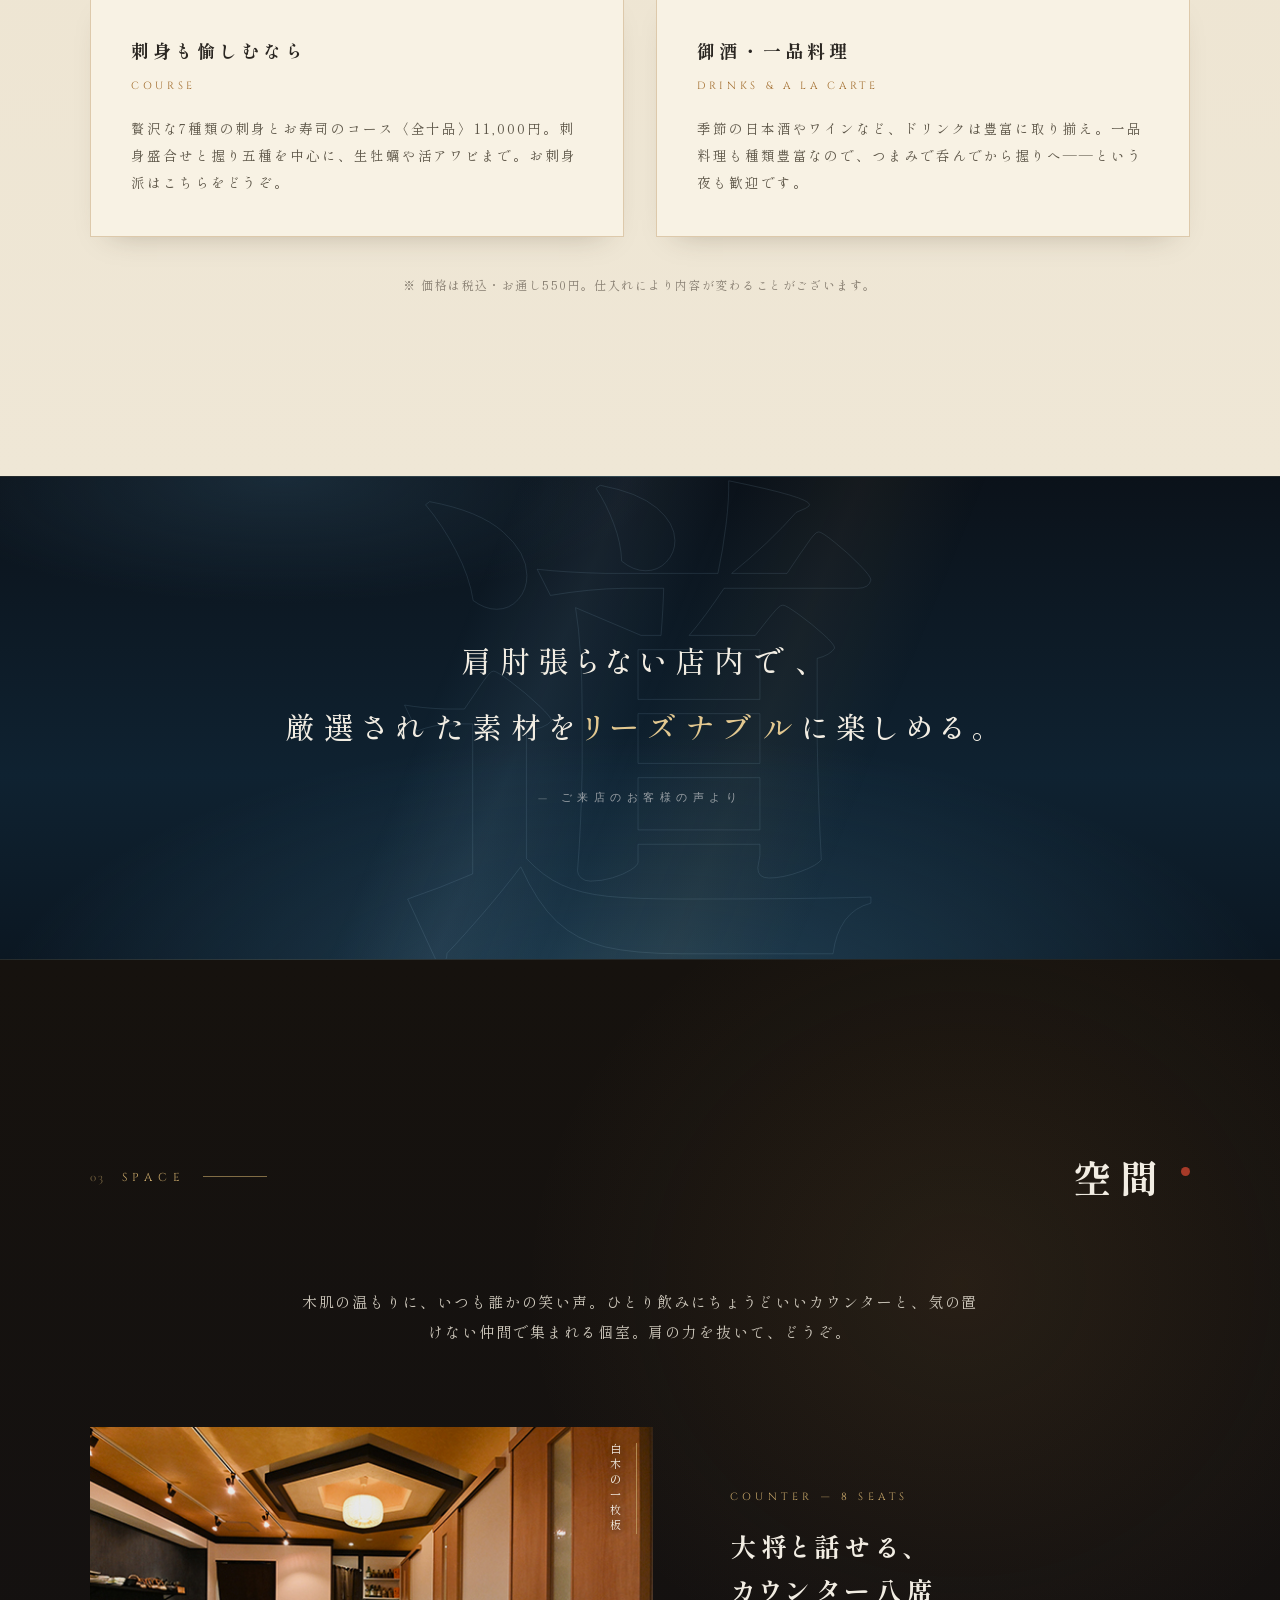
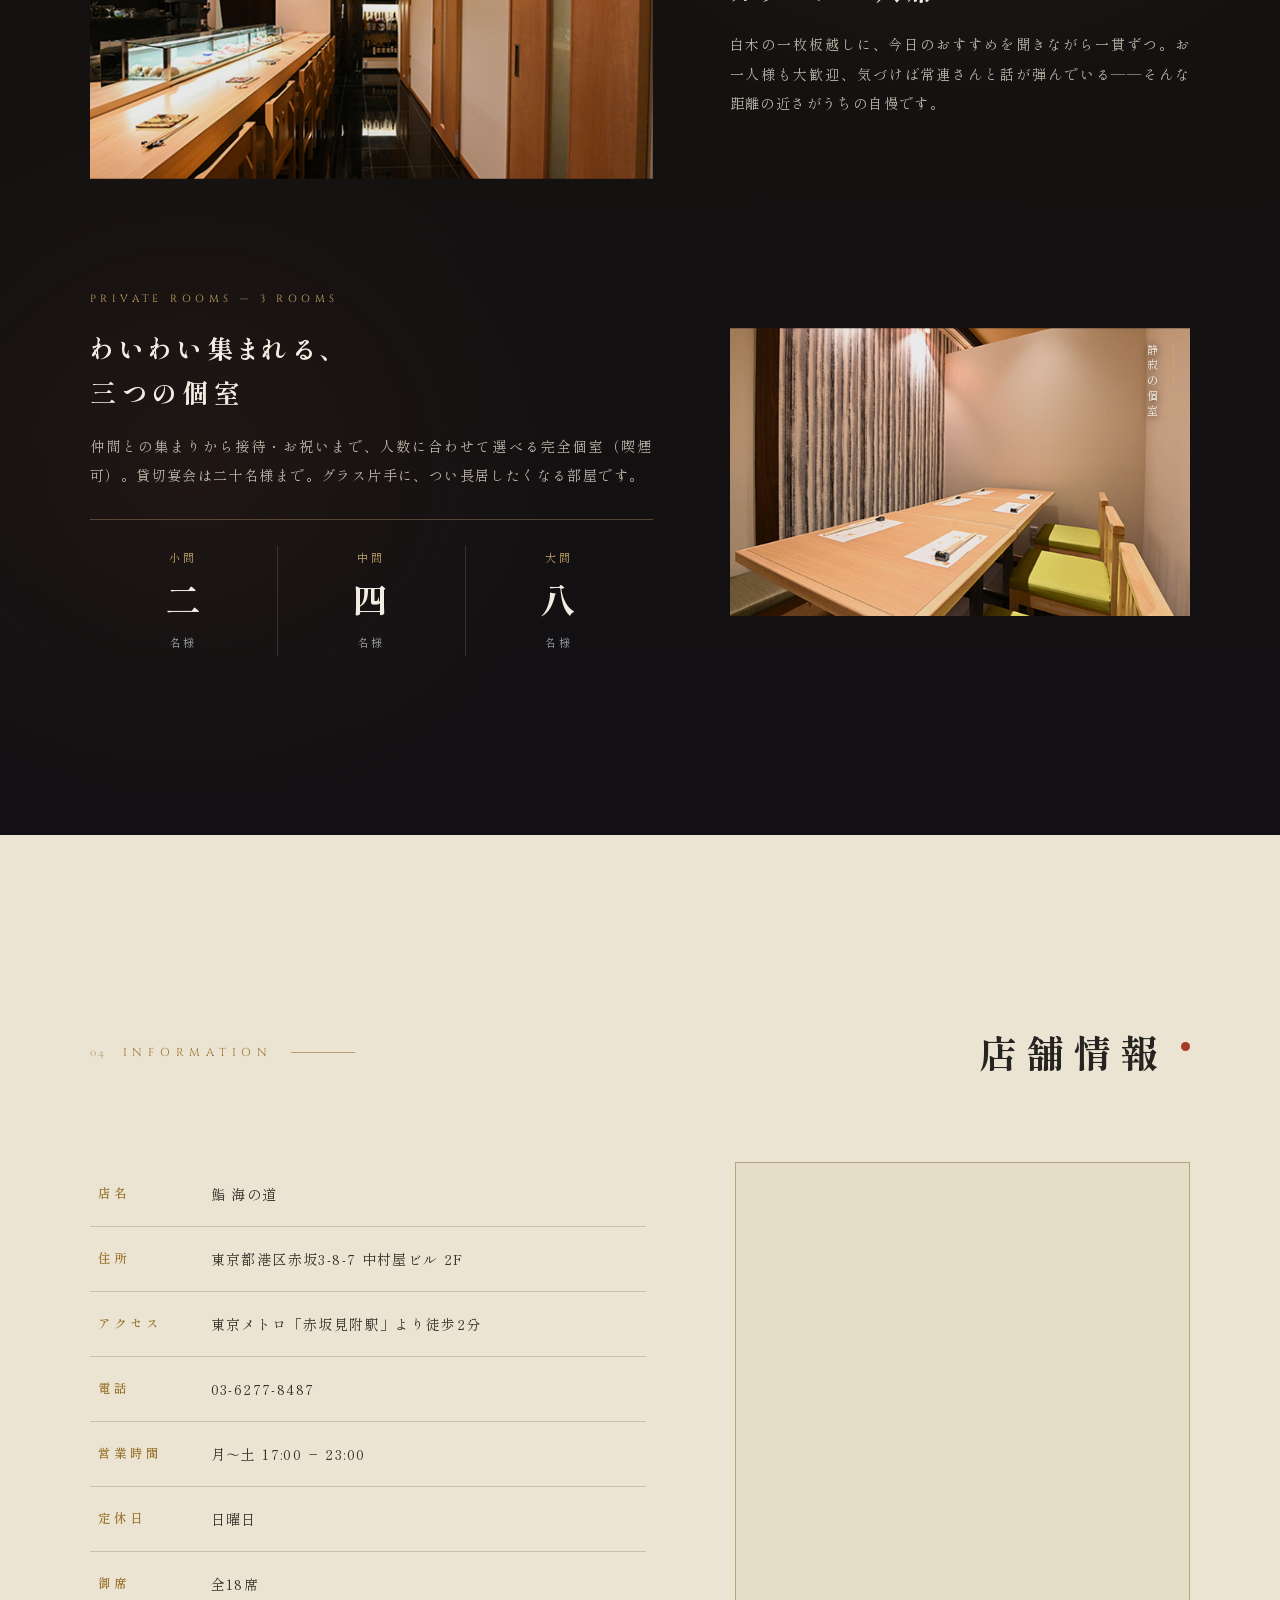
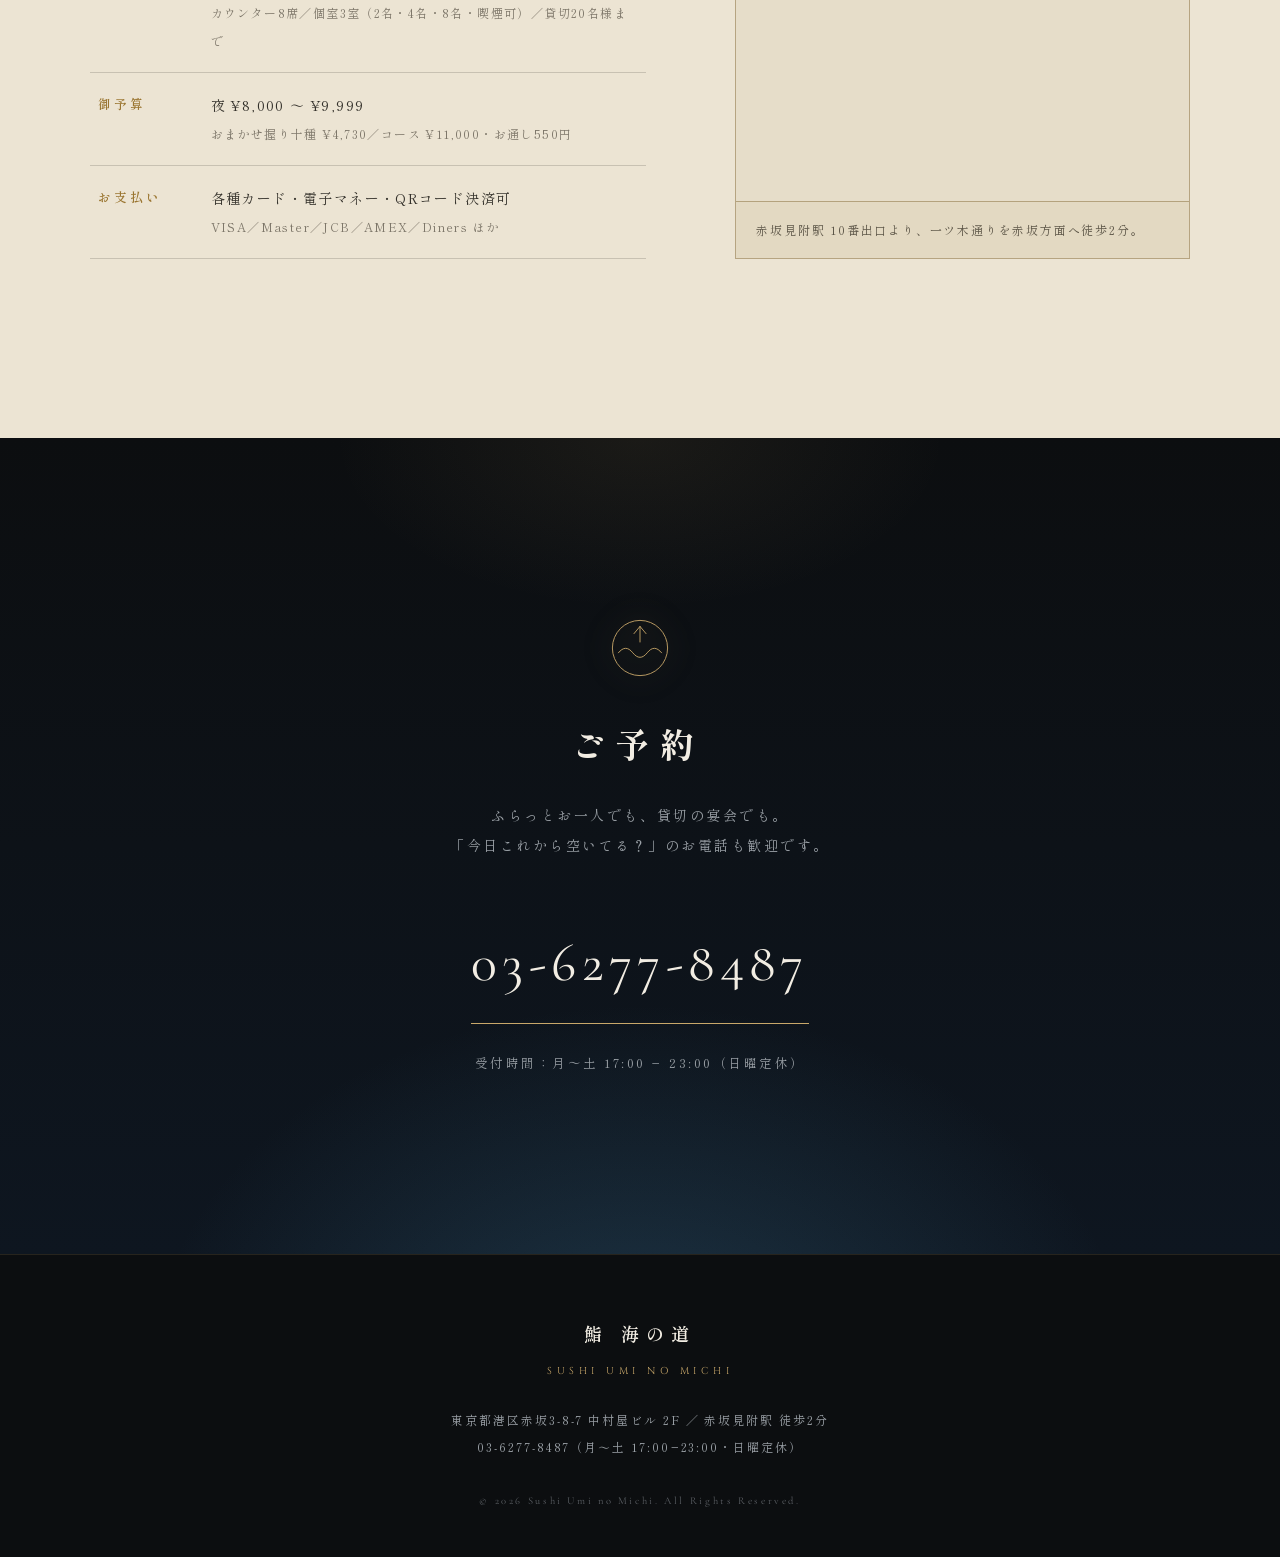
==== commit 86c96cef: "明暗のリズムに再設計: 流儀・お品書きを和紙の明るい暖色に反転、朱の差し色・波線・番号バッジ追加 Co-Authored-By: Claude Fable 5 <noreply@anthropic.c" ====
--- a/index.html
+++ b/index.html
@@ -268,60 +268,74 @@
 .reveal.in{opacity:1;transform:none}
 .reveal.d1{transition-delay:.15s}.reveal.d2{transition-delay:.3s}.reveal.d3{transition-delay:.45s}
 
-/* ---------- 哲学（藍へ沈む） ---------- */
+/* ---------- 流儀（暖簾をくぐると、明るい） ---------- */
 #philosophy{
-  background:
-    radial-gradient(ellipse 70% 60% at 80% 100%,rgba(43,74,94,.4),transparent 65%),
-    linear-gradient(180deg,var(--sumi) 0%,#101720 60%,#0e1a24 100%);
+  background:linear-gradient(180deg,#efe7d6,#ece2cd);color:#2b2722;
+  box-shadow:inset 0 50px 70px -50px rgba(20,16,12,.45);
 }
 #philosophy::before{
-  content:"";position:absolute;inset:0;pointer-events:none;opacity:.05;
-  background-image:url("data:image/svg+xml,%3Csvg xmlns='http://www.w3.org/2000/svg' width='120' height='60'%3E%3Cg fill='none' stroke='%23c9a86a' stroke-width='1'%3E%3Cpath d='M0 60a60 60 0 0 1 120 0M10 60a50 50 0 0 1 100 0M20 60a40 40 0 0 1 80 0M30 60a30 30 0 0 1 60 0M40 60a20 20 0 0 1 40 0M50 60a10 10 0 0 1 20 0'/%3E%3C/g%3E%3C/svg%3E");
+  content:"";position:absolute;inset:0;pointer-events:none;opacity:.16;
+  background-image:url("data:image/svg+xml,%3Csvg xmlns='http://www.w3.org/2000/svg' width='120' height='60'%3E%3Cg fill='none' stroke='%23a06b2a' stroke-width='1'%3E%3Cpath d='M0 60a60 60 0 0 1 120 0M10 60a50 50 0 0 1 100 0M20 60a40 40 0 0 1 80 0M30 60a30 30 0 0 1 60 0M40 60a20 20 0 0 1 40 0M50 60a10 10 0 0 1 20 0'/%3E%3C/g%3E%3C/svg%3E");
   background-size:120px 60px;
   -webkit-mask-image:linear-gradient(to bottom,black,transparent 55%);
   mask-image:linear-gradient(to bottom,black,transparent 55%);
 }
+/* 明るいセクション共通の見出し色 */
+#philosophy .sec-label h2,#menu .sec-label h2{color:#2b2722}
+#philosophy .sec-label .en,#menu .sec-label .en{color:#a06b2a}
+#philosophy .sec-label .idx,#menu .sec-label .idx{color:rgba(160,107,42,.6)}
+#philosophy .sec-label .rule,#menu .sec-label .rule{background:#a06b2a}
 .phil-grid{display:grid;grid-template-columns:auto 1fr;gap:clamp(40px,8vw,110px);align-items:center}
 .phil-vert{
   writing-mode:vertical-rl;font-family:var(--display);
   font-size:clamp(24px,3.4vw,34px);font-weight:700;
   letter-spacing:.42em;line-height:2.4;height:clamp(300px,42vw,460px);
-  border-right:1px solid rgba(201,168,106,.35);padding-right:clamp(24px,4vw,48px);
-  color:var(--shiro);
-}
-.phil-vert em{font-style:normal;color:var(--kin-bright)}
-.phil-text p{font-size:15px;color:#cfc9bd;margin-bottom:1.8em;text-align:justify}
+  border-right:1px solid rgba(160,107,42,.5);padding-right:clamp(24px,4vw,48px);
+  color:#2b2722;
+}
+.phil-vert em{
+  font-style:normal;color:var(--shu);
+  text-decoration:underline wavy rgba(166,58,40,.45) 2px;text-underline-offset:10px;
+}
+.phil-text p{font-size:15px;color:#4d463c;margin-bottom:1.8em;text-align:justify}
 .phil-text p:last-child{margin-bottom:0}
-.phil-points{display:grid;grid-template-columns:repeat(3,1fr);gap:1px;background:rgba(201,168,106,.18);margin-top:clamp(48px,7vw,80px)}
+.phil-points{display:grid;grid-template-columns:repeat(3,1fr);gap:clamp(14px,2vw,22px);margin-top:clamp(48px,7vw,80px)}
 .phil-points .pt{
-  background:rgba(15,22,30,.88);padding:clamp(28px,4vw,44px) clamp(18px,3vw,32px);text-align:center;
-  transition:background .6s;
-}
-.phil-points .pt:hover{background:rgba(24,33,43,.92)}
-.phil-points .num{font-family:var(--en);font-size:13px;letter-spacing:.3em;color:var(--kin);display:block;margin-bottom:14px}
-.phil-points h3{font-size:17px;letter-spacing:.22em;font-weight:600;margin-bottom:12px}
-.phil-points p{font-size:13px;color:var(--hai);line-height:1.9;letter-spacing:.08em}
+  background:#f8f2e4;padding:clamp(28px,4vw,44px) clamp(18px,3vw,32px);text-align:center;
+  border:1px solid rgba(160,107,42,.25);
+  box-shadow:0 14px 30px -18px rgba(60,45,25,.35);
+  transition:transform .5s cubic-bezier(.16,1,.3,1),box-shadow .5s;
+}
+.phil-points .pt:hover{transform:translateY(-6px);box-shadow:0 24px 40px -18px rgba(60,45,25,.45)}
+.phil-points .num{
+  font-size:13px;letter-spacing:0;color:#f5efe2;display:inline-flex;
+  width:32px;height:32px;align-items:center;justify-content:center;
+  background:var(--shu);border-radius:50%;margin-bottom:16px;
+}
+.phil-points h3{font-size:17px;letter-spacing:.22em;font-weight:600;margin-bottom:12px;color:#2b2722}
+.phil-points p{font-size:13px;color:#6e6557;line-height:1.9;letter-spacing:.08em}
 @media(max-width:760px){
   .phil-grid{grid-template-columns:1fr;gap:48px}
   .phil-vert{height:auto;writing-mode:horizontal-tb;border-right:none;border-left:2px solid var(--kin);padding:4px 0 4px 22px;line-height:1.9}
   .phil-points{grid-template-columns:1fr}
 }
 
-/* ---------- お品書き（蝋燭の灯り） ---------- */
+/* ---------- お品書き（明るい和紙） ---------- */
 #menu{
   background:
-    radial-gradient(ellipse 60% 45% at 25% 12%,rgba(166,90,40,.13),transparent 60%),
-    radial-gradient(ellipse 50% 40% at 85% 70%,rgba(201,168,106,.07),transparent 60%),
-    linear-gradient(180deg,#181410,#141114 70%,#121013);
+    radial-gradient(ellipse 60% 45% at 25% 12%,rgba(166,90,40,.08),transparent 60%),
+    linear-gradient(180deg,#ece2cd,#efe7d6);
+  color:#2b2722;
 }
 #menu::before{
   content:"鮨";position:absolute;top:6%;right:-2%;
-  font-size:clamp(200px,32vw,420px);color:rgba(201,168,106,.04);
-  font-weight:800;pointer-events:none;line-height:1;
+  font-size:clamp(200px,32vw,420px);color:rgba(120,85,40,.06);
+  font-weight:800;pointer-events:none;line-height:1;font-family:var(--display);
 }
 .course-feature{
-  display:grid;grid-template-columns:.85fr 1fr 1fr;gap:1px;background:rgba(201,168,106,.25);
-  border:1px solid rgba(201,168,106,.25);margin-bottom:clamp(40px,6vw,64px);
+  display:grid;grid-template-columns:.85fr 1fr 1fr;gap:1px;background:rgba(160,107,42,.3);
+  border:1px solid rgba(160,107,42,.35);margin-bottom:clamp(40px,6vw,64px);
+  box-shadow:0 28px 50px -30px rgba(60,45,25,.4);
 }
 .course-photo{
   position:relative;overflow:hidden;background:var(--sumi-3);min-height:320px;
@@ -342,51 +356,52 @@
   text-shadow:0 1px 8px rgba(0,0,0,.8);border-right:1px solid rgba(201,168,106,.7);padding-right:10px;
 }
 .course-left{
-  background:linear-gradient(160deg,#221b13,#181410);
+  background:linear-gradient(160deg,#faf4e6,#f3ebd9);
   padding:clamp(36px,6vw,64px);display:flex;flex-direction:column;justify-content:center;gap:18px;
   position:relative;overflow:hidden;
 }
 .course-left::after{
   content:"";position:absolute;right:-60px;bottom:-60px;width:240px;height:240px;border-radius:50%;
-  border:1px solid rgba(201,168,106,.15);
+  border:1px solid rgba(160,107,42,.25);
 }
 .course-left::before{
   content:"";position:absolute;right:-20px;bottom:-20px;width:160px;height:160px;border-radius:50%;
-  border:1px solid rgba(201,168,106,.1);
+  border:1px solid rgba(160,107,42,.16);
 }
 .badge{
   align-self:flex-start;font-size:11px;letter-spacing:.3em;color:#f5efe2;
   background:var(--shu);padding:7px 16px 7px 19px;font-weight:600;border-radius:2px;
   box-shadow:0 3px 14px rgba(166,58,40,.45);
 }
-.course-left h3{font-family:var(--display);font-size:clamp(22px,3vw,30px);letter-spacing:.18em;font-weight:700;line-height:1.7}
-.course-left .price{font-family:var(--en);font-size:clamp(30px,4vw,42px);color:var(--kin-bright);letter-spacing:.08em}
-.course-left .price small{font-size:.45em;letter-spacing:.2em;color:var(--hai);font-family:var(--serif)}
-.course-left p{font-size:13.5px;color:#bdb7ab;line-height:2}
-.course-right{background:#171310;padding:clamp(36px,6vw,64px)}
+.course-left h3{font-family:var(--display);font-size:clamp(22px,3vw,30px);letter-spacing:.18em;font-weight:700;line-height:1.7;color:#2b2722}
+.course-left .price{font-family:var(--en);font-size:clamp(30px,4vw,42px);color:var(--shu);letter-spacing:.08em}
+.course-left .price small{font-size:.45em;letter-spacing:.2em;color:#8a8174;font-family:var(--serif)}
+.course-left p{font-size:13.5px;color:#5c5547;line-height:2}
+.course-right{background:#f6efde;padding:clamp(36px,6vw,64px)}
 .course-right h4{
-  font-size:13px;letter-spacing:.35em;color:var(--kin);margin-bottom:26px;
+  font-size:13px;letter-spacing:.3em;color:#a06b2a;margin-bottom:26px;
   display:flex;align-items:center;gap:14px;
 }
-.course-right h4::after{content:"";flex:1;height:1px;background:rgba(201,168,106,.25)}
+.course-right h4::after{content:"";flex:1;height:1px;background:rgba(160,107,42,.35)}
 .course-items{list-style:none}
 .course-items li{
   display:flex;justify-content:space-between;align-items:baseline;gap:16px;
-  padding:11px 0;border-bottom:1px dashed rgba(242,237,227,.12);
-  font-size:14.5px;letter-spacing:.14em;
+  padding:11px 0;border-bottom:1px dashed rgba(60,50,35,.25);
+  font-size:14.5px;letter-spacing:.14em;color:#3a342c;
 }
 .course-items li:last-child{border-bottom:none}
-.course-items .note{font-size:11.5px;color:var(--hai);letter-spacing:.1em;white-space:nowrap}
+.course-items .note{font-size:11.5px;color:#8a8174;letter-spacing:.1em;white-space:nowrap}
 .menu-sub{display:grid;grid-template-columns:repeat(2,1fr);gap:clamp(20px,3vw,32px)}
 .menu-card{
-  border:1px solid rgba(242,237,227,.12);padding:clamp(28px,4vw,40px);
-  transition:border-color .5s,transform .5s;background:rgba(12,14,16,.4);
-}
-.menu-card:hover{border-color:rgba(201,168,106,.5);transform:translateY(-4px)}
-.menu-card h3{font-family:var(--display);font-size:18px;letter-spacing:.22em;margin-bottom:8px;font-weight:700}
-.menu-card .en-sub{font-family:var(--en-disp);font-size:10.5px;letter-spacing:.35em;color:var(--kin);text-transform:uppercase;display:block;margin-bottom:18px}
-.menu-card p{font-size:13.5px;color:var(--hai);line-height:2}
-.menu-note{margin-top:36px;font-size:12px;color:var(--hai);letter-spacing:.12em;text-align:center}
+  border:1px solid rgba(160,107,42,.3);padding:clamp(28px,4vw,40px);
+  transition:border-color .5s,transform .5s,box-shadow .5s;background:#f8f2e4;
+  box-shadow:0 14px 30px -20px rgba(60,45,25,.35);
+}
+.menu-card:hover{border-color:var(--shu);transform:translateY(-4px);box-shadow:0 24px 40px -20px rgba(60,45,25,.45)}
+.menu-card h3{font-family:var(--display);font-size:18px;letter-spacing:.22em;margin-bottom:8px;font-weight:700;color:#2b2722}
+.menu-card .en-sub{font-family:var(--en-disp);font-size:10.5px;letter-spacing:.35em;color:#a06b2a;text-transform:uppercase;display:block;margin-bottom:18px}
+.menu-card p{font-size:13.5px;color:#5c5547;line-height:2}
+.menu-note{margin-top:36px;font-size:12px;color:#8a8174;letter-spacing:.12em;text-align:center}
 @media(max-width:1000px){
   .course-feature{grid-template-columns:1fr 1fr}
   .course-photo{grid-column:1/-1;min-height:240px}
@@ -568,16 +583,25 @@
 
 /* お品書きの行：ホバーで一拍 */
 .course-items li{transition:padding-left .45s cubic-bezier(.16,1,.3,1),color .45s}
-.course-items li:hover{padding-left:10px;color:var(--kin-bright)}
+.course-items li:hover{padding-left:10px;color:var(--shu)}
 
 /* メニューカード：角の飾りと余韻 */
 .menu-card{position:relative}
 .menu-card::before{
   content:"";position:absolute;top:-1px;left:-1px;width:18px;height:18px;
-  border-top:1px solid var(--kin);border-left:1px solid var(--kin);
+  border-top:2px solid var(--shu);border-left:2px solid var(--shu);
   opacity:0;transition:opacity .5s;
 }
 .menu-card:hover::before{opacity:1}
+
+/* 見出しの朱点 */
+.sec-label h2::after{
+  content:"";display:inline-block;width:9px;height:9px;border-radius:50%;
+  background:var(--shu);margin-left:14px;vertical-align:.45em;
+}
+
+/* バッジは少し遊ばせる */
+.badge{transform:rotate(-2.5deg)}
 
 .tel-big{transition:color .4s,letter-spacing .6s}
 .tel-big:hover{letter-spacing:.16em}
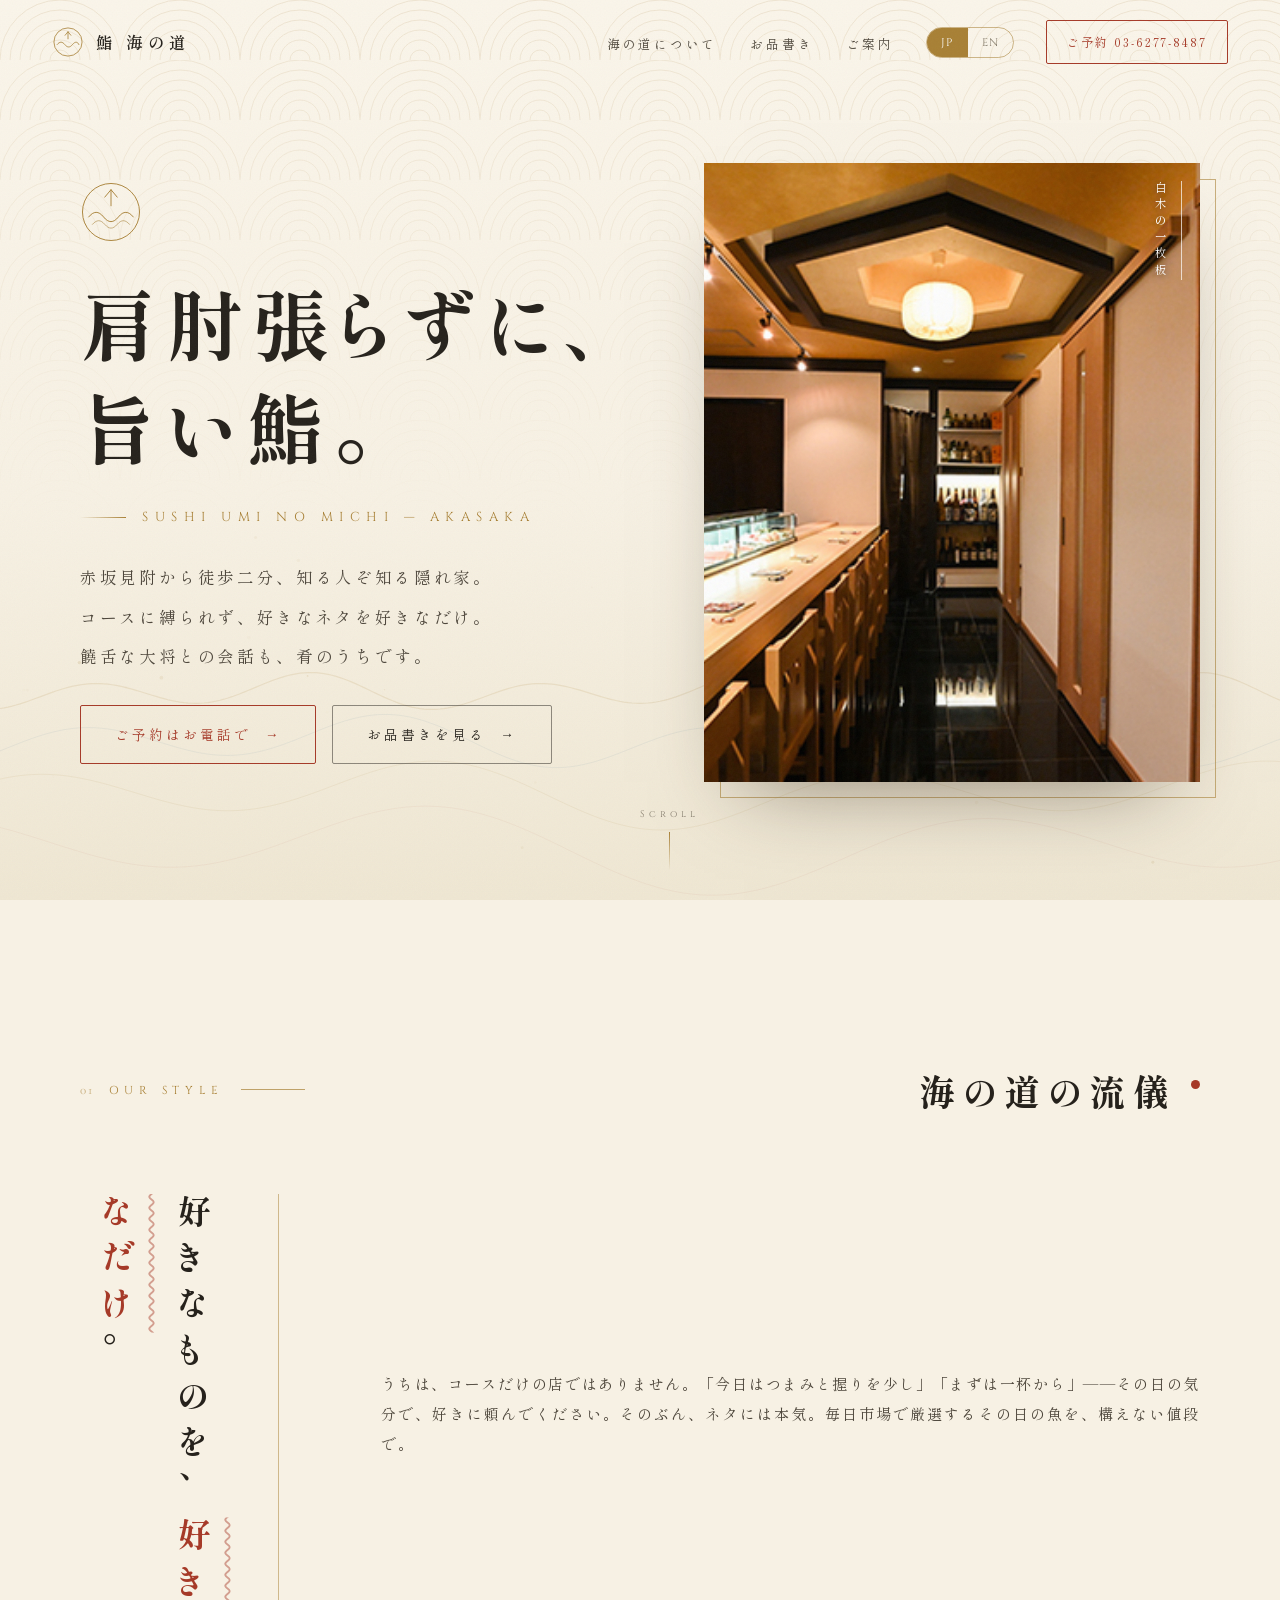
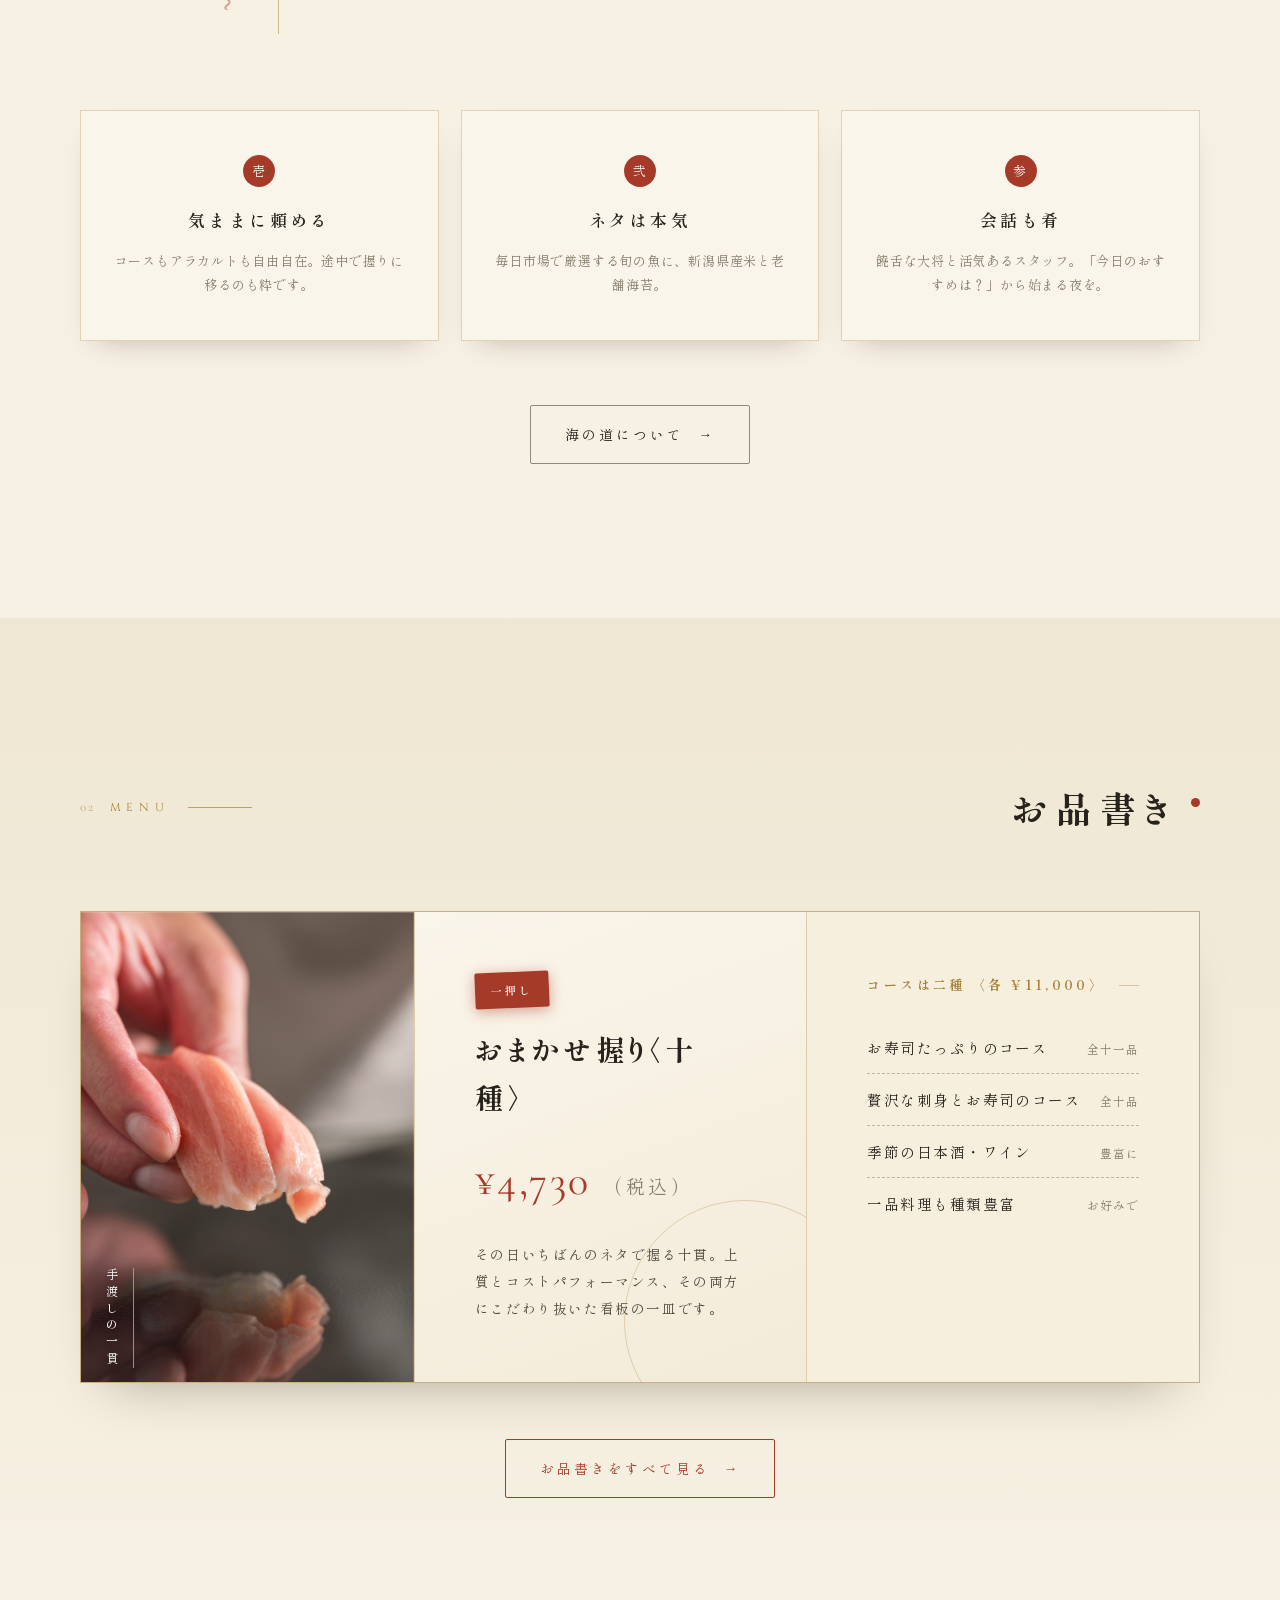
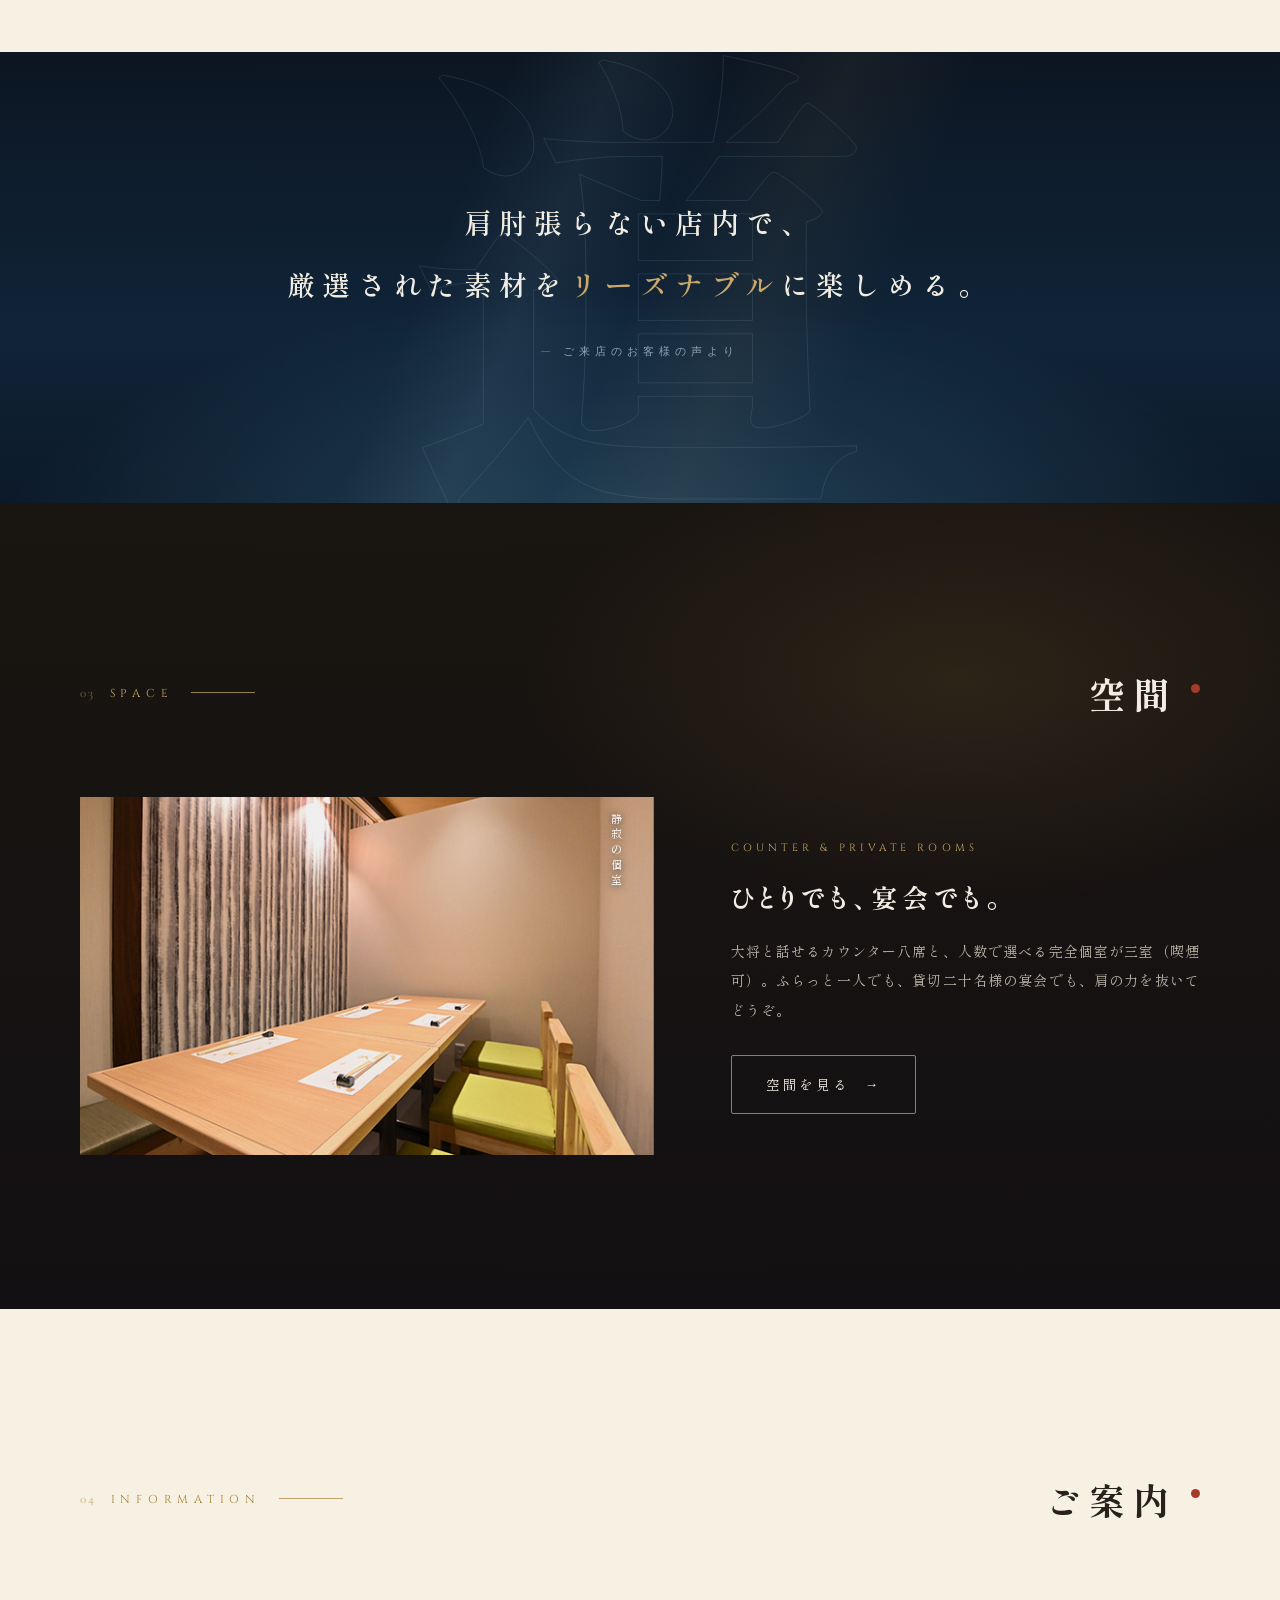
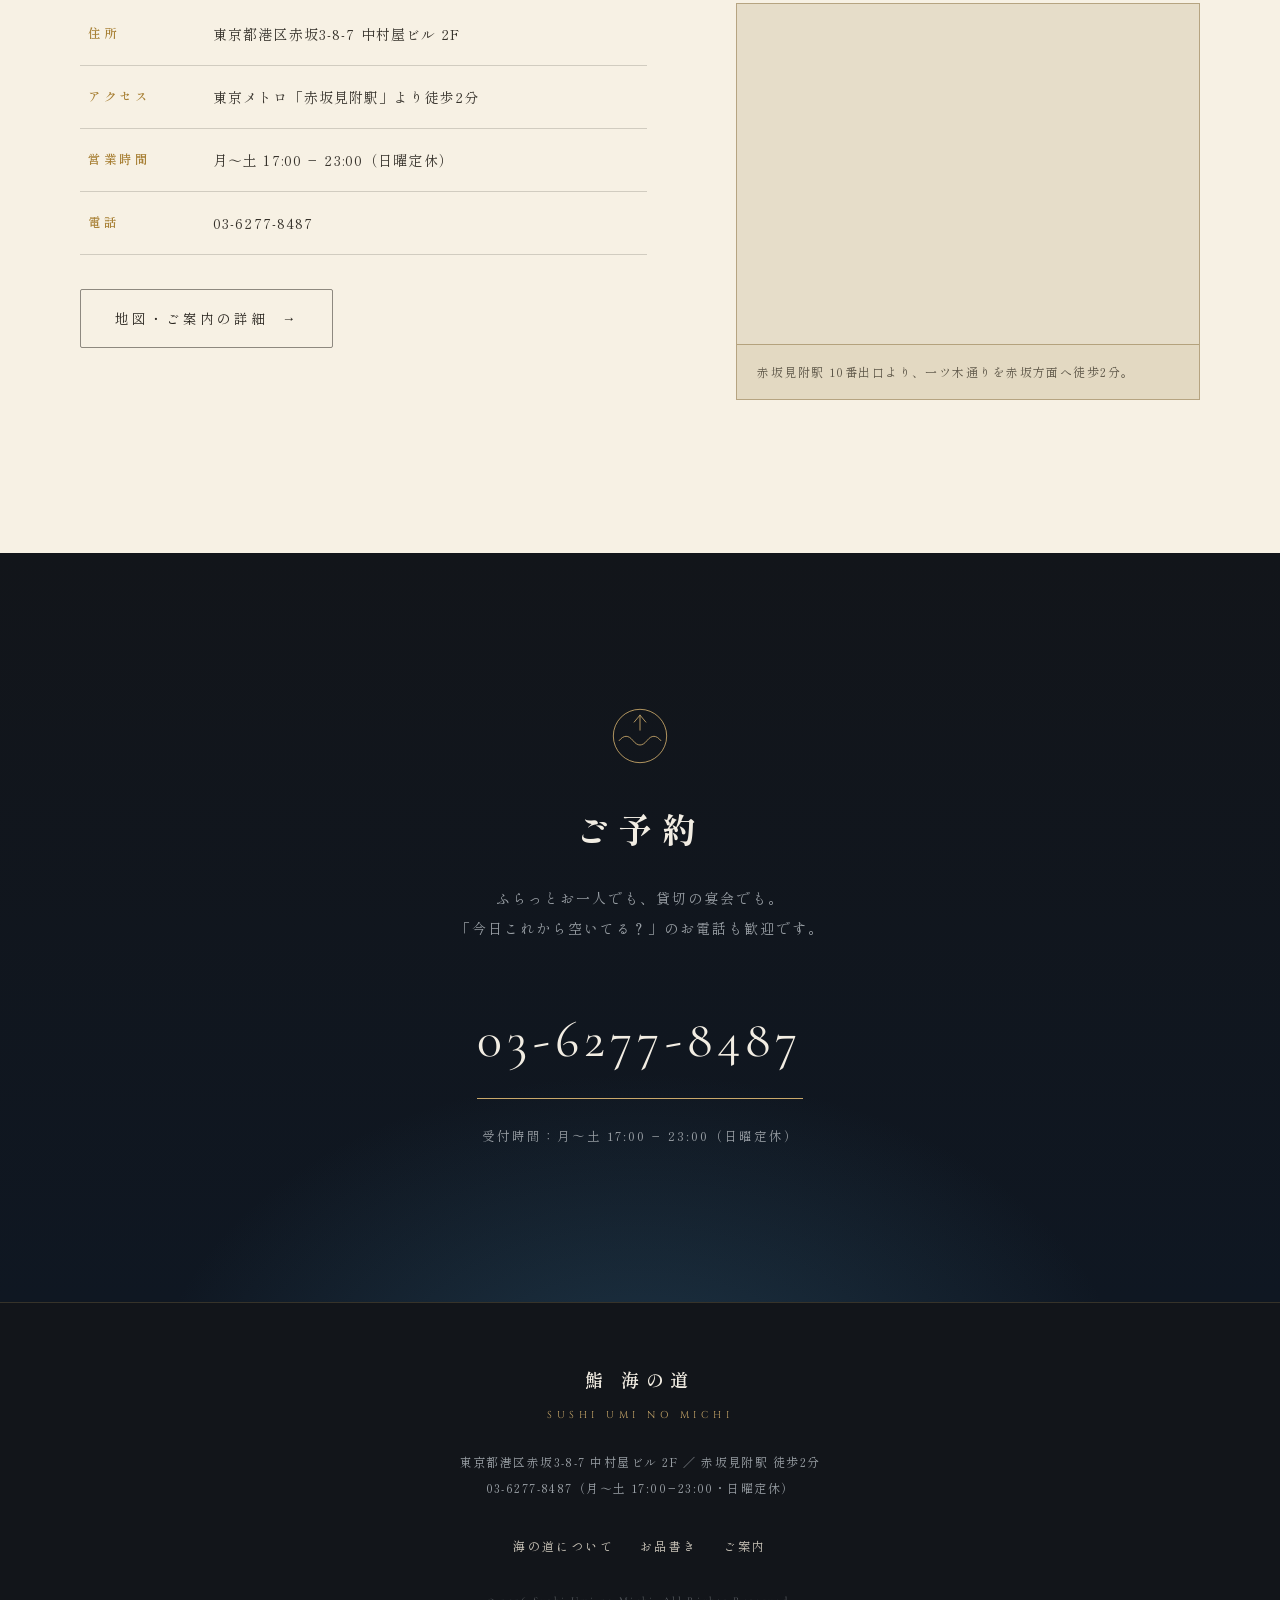
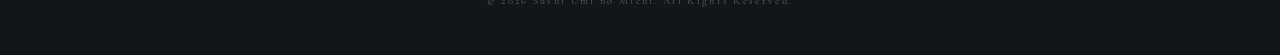
==== commit 4e3ad904: "多層化+JP/EN二言語対応+白×金基調に全面リニューアル - index/about/menu/access の4ページ構成、共通CSS/JSに分離 - ナビにJP/ENトグル（localStora" ====
--- a/index.html
+++ b/index.html
@@ -3,1011 +3,248 @@
 <head>
 <meta charset="UTF-8">
 <meta name="viewport" content="width=device-width, initial-scale=1.0, viewport-fit=cover">
-<title>鮨 海の道 | 赤坂見附 — 肩肘張らずに、旨い鮨。</title>
-<meta name="description" content="赤坂見附徒歩2分の隠れ家鮨「鮨 海の道」。コースに縛られず、好きなネタを好きなだけ。毎日市場で厳選する本気のネタと、会話の弾むカウンター。おまかせ握り十種4,730円。ふらっと一人でも、個室の宴会でも。">
+<title data-ja="鮨 海の道 | 赤坂見附 — 肩肘張らずに、旨い鮨。" data-en="Sushi Umi no Michi | Akasaka, Tokyo — Great sushi, zero pretense.">鮨 海の道 | 赤坂見附 — 肩肘張らずに、旨い鮨。</title>
+<meta name="description" content="赤坂見附徒歩2分の隠れ家鮨「鮨 海の道」。コースに縛られず、好きなネタを好きなだけ。おまかせ握り十種4,730円。English menu available — a relaxed Edomae sushi bar, 2 min from Akasaka-Mitsuke Sta.">
 <link rel="preconnect" href="https://fonts.googleapis.com">
 <link rel="preconnect" href="https://fonts.gstatic.com" crossorigin>
 <link href="https://fonts.googleapis.com/css2?family=Shippori+Mincho:wght@400;500;600;800&family=Shippori+Mincho+B1:wght@600;700;800&family=Zen+Old+Mincho:wght@400;700&family=Cormorant+Garamond:ital,wght@0,300;0,400;1,400&family=Cinzel:wght@400;500;600&display=swap" rel="stylesheet">
-<style>
-:root{
-  --sumi:#0c0e10;          /* 墨 */
-  --sumi-2:#13161a;
-  --sumi-3:#1a1e23;
-  --kin:#c9a86a;           /* 金 */
-  --kin-bright:#e3c890;
-  --ai:#2b4a5e;            /* 藍 */
-  --shu:#a63a28;           /* 朱 */
-  --washi:#ece4d3;         /* 和紙 */
-  --shiro:#f2ede3;         /* 生成り */
-  --hai:#9aa0a6;           /* 灰 */
-  --serif:'Shippori Mincho','Zen Old Mincho',serif;
-  --display:'Shippori Mincho B1','Shippori Mincho',serif;
-  --en:'Cormorant Garamond',serif;
-  --en-disp:'Cinzel',serif;
-}
-*{margin:0;padding:0;box-sizing:border-box}
-html{scroll-behavior:smooth}
-body{
-  background:var(--sumi);
-  color:var(--shiro);
-  font-family:var(--serif);
-  line-height:2;
-  letter-spacing:.12em;
-  overflow-x:hidden;
-  -webkit-font-smoothing:antialiased;
-}
-::selection{background:var(--kin);color:var(--sumi)}
-.sec-label h2,.phil-vert,.quote-band blockquote,.course-left h3,.space-body h3,#reserve h2{
-  font-feature-settings:"palt" 1;
-}
-
-/* ---------- 紙のような質感 ---------- */
-body::before{
-  content:"";position:fixed;inset:0;pointer-events:none;z-index:9000;
-  opacity:.05;
-  background-image:url("data:image/svg+xml,%3Csvg xmlns='http://www.w3.org/2000/svg' width='180' height='180'%3E%3Cfilter id='n'%3E%3CfeTurbulence type='fractalNoise' baseFrequency='0.8' numOctaves='3'/%3E%3C/filter%3E%3Crect width='180' height='180' filter='url(%23n)' opacity='0.9'/%3E%3C/svg%3E");
-}
-
-/* ---------- ローディング（緞帳） ---------- */
-#loader{
-  position:fixed;inset:0;background:var(--sumi);z-index:9999;
-  display:flex;align-items:center;justify-content:center;flex-direction:column;gap:28px;
-  transition:transform 1.3s cubic-bezier(.76,0,.24,1) .15s,visibility 1.5s;
-  border-bottom:1px solid rgba(201,168,106,.35);
-}
-#loader.done{transform:translateY(-101%);visibility:hidden}
-#loader.done .crest,#loader.done .vert{opacity:0;transition:opacity .5s}
-#loader .crest circle{
-  stroke-dasharray:290;stroke-dashoffset:290;
-  animation:dash 1.8s .2s cubic-bezier(.6,0,.3,1) forwards;
-}
-@keyframes dash{to{stroke-dashoffset:0}}
-#loader .crest{width:72px;height:72px;animation:crestIn 1.6s ease both}
-#loader .vert{
-  writing-mode:vertical-rl;font-size:clamp(20px,3vw,26px);letter-spacing:.5em;
-  color:var(--shiro);animation:fadeUp 1.6s .3s ease both;font-weight:500;
-}
-@keyframes crestIn{from{opacity:0;transform:scale(.85) rotate(-8deg)}to{opacity:1;transform:none}}
-@keyframes fadeUp{from{opacity:0;transform:translateY(14px)}to{opacity:1;transform:none}}
-
-/* ---------- ナビ ---------- */
-nav{
-  position:fixed;top:0;left:0;right:0;z-index:1000;
-  display:flex;align-items:center;justify-content:space-between;
-  padding:22px clamp(20px,5vw,56px);
-  transition:background .6s,backdrop-filter .6s,padding .6s;
-}
-nav.scrolled{
-  background:rgba(12,14,16,.82);backdrop-filter:blur(14px);-webkit-backdrop-filter:blur(14px);
-  padding-top:14px;padding-bottom:14px;
-  border-bottom:1px solid rgba(201,168,106,.14);
-}
-nav .brand{display:flex;align-items:center;gap:14px;text-decoration:none;color:var(--shiro)}
-nav .brand svg{width:34px;height:34px}
-nav .brand span{font-size:17px;letter-spacing:.3em;font-weight:600}
-nav ul{display:flex;gap:clamp(18px,3vw,40px);list-style:none}
-nav ul a{
-  color:var(--hai);text-decoration:none;font-size:12.5px;letter-spacing:.28em;
-  transition:color .4s;position:relative;padding-bottom:4px;
-}
-nav ul a::after{
-  content:"";position:absolute;left:0;bottom:0;width:0;height:1px;background:var(--kin);transition:width .4s;
-}
-nav ul a:hover{color:var(--kin-bright)}
-nav ul a:hover::after{width:100%}
-nav .tel-btn{
-  border:1px solid var(--kin);color:var(--kin-bright);text-decoration:none;
-  font-size:12px;letter-spacing:.2em;padding:10px 22px;
-  transition:background .4s,color .4s;white-space:nowrap;
-}
-nav .tel-btn:hover{background:var(--kin);color:var(--sumi)}
-@media(max-width:860px){nav ul{display:none}}
-
-/* ---------- ヒーロー ---------- */
-.hero{
-  position:relative;min-height:100svh;
-  display:flex;align-items:center;justify-content:center;
-  overflow:hidden;
-}
-.hero-bg{position:absolute;inset:0;z-index:0}
-.hero-photo{
-  position:absolute;inset:-4%;
-  background:url(img/2.jpg) center 38%/cover no-repeat;
-  filter:brightness(.42) saturate(.92) contrast(1.04);
-  animation:kenburns 30s ease-in-out infinite alternate;
-  will-change:transform;
-}
-@keyframes kenburns{from{transform:scale(1)}to{transform:scale(1.12)}}
-#waves{position:absolute;inset:0;width:100%;height:100%;display:block;opacity:.5}
-.hero-vignette{
-  position:absolute;inset:0;z-index:1;
-  background:
-    radial-gradient(ellipse 80% 65% at 50% 44%,transparent 22%,rgba(12,14,16,.82) 100%),
-    linear-gradient(to bottom,rgba(12,14,16,.55),transparent 28%,transparent 62%,var(--sumi) 100%);
-}
-.hero-frame{
-  position:absolute;inset:clamp(14px,2.6vw,30px);z-index:3;pointer-events:none;
-  border:1px solid rgba(201,168,106,.32);
-  opacity:0;animation:fadeUp 2s 1s ease forwards;
-}
-.hero-frame::before,.hero-frame::after{
-  content:"";position:absolute;width:14px;height:14px;
-  border-color:var(--kin);border-style:solid;
-}
-.hero-frame::before{top:-1px;left:-1px;border-width:1px 0 0 1px}
-.hero-frame::after{bottom:-1px;right:-1px;border-width:0 1px 1px 0}
-.hero-side{
-  position:absolute;top:50%;transform:translateY(-50%);z-index:3;
-  writing-mode:vertical-rl;font-size:12px;letter-spacing:.52em;color:#b3ac9e;
-  text-shadow:0 1px 10px rgba(0,0,0,.8);
-  opacity:0;animation:fadeUp 2s 3.2s ease forwards;
-}
-.hero-side.left{left:clamp(34px,5vw,64px)}
-.hero-side.right{right:clamp(34px,5vw,64px)}
-@media(max-width:920px){.hero-side{display:none}}
-.hero-inner{
-  position:relative;z-index:2;text-align:center;
-  display:flex;flex-direction:column;align-items:center;gap:30px;
-  padding:104px 20px 168px;
-}
-.hero .crest{width:clamp(64px,9vh,86px);height:auto;opacity:0;animation:crestIn 1.8s 1.2s ease forwards}
-.hero h1{
-  writing-mode:vertical-rl;white-space:nowrap;
-  font-family:var(--display);
-  font-size:min(9.5vh,13vw,82px);
-  font-weight:700;letter-spacing:.16em;line-height:1.2;
-  text-shadow:0 0 70px rgba(201,168,106,.3),0 2px 20px rgba(0,0,0,.6);
-}
-.hero h1 .char{display:inline-block;opacity:0;animation:inkIn 1.4s ease forwards}
-.hero h1 .char:first-child{margin-bottom:.42em}
-@keyframes inkIn{
-  from{opacity:0;filter:blur(12px);transform:translateY(10px)}
-  to{opacity:1;filter:blur(0);transform:none}
-}
-.hero .sub{
-  display:flex;align-items:center;gap:18px;
-  font-family:var(--en-disp);font-size:clamp(10px,1.4vw,13px);letter-spacing:.5em;
-  color:var(--kin);text-transform:uppercase;
-  opacity:0;animation:fadeUp 1.6s 2.4s ease forwards;
-}
-.hero .sub::before,.hero .sub::after{
-  content:"";width:clamp(28px,5vw,56px);height:1px;
-  background:linear-gradient(to right,transparent,var(--kin));
-}
-.hero .sub::after{background:linear-gradient(to left,transparent,var(--kin))}
-.hero .tagline{
-  font-size:clamp(13px,1.8vw,16px);letter-spacing:.38em;color:#c9c3b6;
-  text-shadow:0 1px 12px rgba(0,0,0,.7);
-  opacity:0;animation:fadeUp 1.6s 2.8s ease forwards;
-}
-.scroll-cue{
-  position:absolute;bottom:40px;left:50%;transform:translateX(-50%);z-index:2;
-  display:flex;flex-direction:column;align-items:center;gap:9px;
-  color:var(--hai);font-family:var(--en-disp);font-size:9.5px;letter-spacing:.42em;
-  opacity:0;animation:fadeUp 1.6s 3.4s ease forwards;
-}
-.scroll-cue .line{width:1px;height:42px;background:linear-gradient(var(--kin),transparent);overflow:hidden;position:relative}
-.scroll-cue .line::after{
-  content:"";position:absolute;top:-100%;left:0;width:100%;height:100%;
-  background:linear-gradient(var(--kin-bright),transparent);
-  animation:dropLine 2.4s ease-in-out infinite;
-}
-@keyframes dropLine{0%{top:-100%}60%{top:100%}100%{top:100%}}
-
-/* ---------- モバイルメニュー ---------- */
-.burger{
-  display:none;background:none;border:none;cursor:pointer;
-  width:40px;height:40px;position:relative;z-index:1102;padding:0;
-}
-.burger span{
-  position:absolute;left:8px;right:8px;height:1px;background:var(--kin-bright);
-  transition:transform .45s cubic-bezier(.16,1,.3,1),top .45s,opacity .3s;
-}
-.burger span:nth-child(1){top:14px}
-.burger span:nth-child(2){top:20px}
-.burger span:nth-child(3){top:26px}
-body.menu-open .burger span:nth-child(1){top:20px;transform:rotate(45deg)}
-body.menu-open .burger span:nth-child(2){opacity:0}
-body.menu-open .burger span:nth-child(3){top:20px;transform:rotate(-45deg)}
-#mnav{
-  position:fixed;inset:0;z-index:1100;
-  background:rgba(10,12,14,.96);backdrop-filter:blur(16px);-webkit-backdrop-filter:blur(16px);
-  display:flex;align-items:center;justify-content:center;
-  opacity:0;visibility:hidden;transition:opacity .6s,visibility .6s;
-}
-body.menu-open #mnav{opacity:1;visibility:visible}
-#mnav ul{
-  list-style:none;display:flex;flex-direction:row-reverse;gap:clamp(28px,9vw,48px);
-}
-#mnav a{
-  writing-mode:vertical-rl;text-decoration:none;color:var(--shiro);
-  font-size:clamp(18px,5vw,24px);letter-spacing:.42em;font-weight:500;
-  opacity:0;transform:translateY(16px);transition:opacity .7s ease,transform .7s ease,color .4s;
-}
-body.menu-open #mnav a{opacity:1;transform:none}
-#mnav a:hover{color:var(--kin-bright)}
-#mnav li:nth-child(1) a{transition-delay:.1s}
-#mnav li:nth-child(2) a{transition-delay:.18s}
-#mnav li:nth-child(3) a{transition-delay:.26s}
-#mnav li:nth-child(4) a{transition-delay:.34s}
-#mnav li:nth-child(5) a{transition-delay:.42s}
-#mnav .m-tel{
-  position:absolute;bottom:46px;left:0;right:0;text-align:center;
-}
-#mnav .m-tel a{
-  writing-mode:horizontal-tb;font-family:var(--en);font-size:22px;letter-spacing:.14em;
-  color:var(--kin-bright);border-bottom:1px solid rgba(201,168,106,.5);padding-bottom:4px;
-}
-@media(max-width:860px){.burger{display:block}.nav-tel{display:none}}
-
-/* ---------- 共通セクション ---------- */
-section{position:relative;padding:clamp(100px,14vw,180px) clamp(24px,7vw,80px)}
-.wrap{max-width:1100px;margin:0 auto}
-.sec-label{
-  display:flex;align-items:center;gap:18px;margin-bottom:clamp(40px,6vw,72px);
-}
-.sec-label .en{
-  font-family:var(--en-disp);font-size:11.5px;letter-spacing:.5em;color:var(--kin);text-transform:uppercase;
-}
-.sec-label .rule{
-  flex:0 0 64px;height:1px;background:var(--kin);opacity:.6;
-  transform:scaleX(0);transform-origin:left;
-  transition:transform 1.2s cubic-bezier(.16,1,.3,1) .35s;
-}
-.sec-label.in .rule{transform:scaleX(1)}
-.sec-label .idx{
-  font-style:normal;font-family:var(--en);font-size:13px;letter-spacing:.18em;
-  color:rgba(201,168,106,.55);margin-right:16px;
-}
-#info .sec-label .idx{color:rgba(154,117,48,.6)}
-.sec-label h2{
-  font-family:var(--display);
-  font-size:clamp(26px,4vw,38px);font-weight:700;letter-spacing:.24em;margin-left:auto;
-}
-.reveal{opacity:0;transform:translateY(36px);transition:opacity 1.2s cubic-bezier(.16,1,.3,1),transform 1.2s cubic-bezier(.16,1,.3,1)}
-.reveal.in{opacity:1;transform:none}
-.reveal.d1{transition-delay:.15s}.reveal.d2{transition-delay:.3s}.reveal.d3{transition-delay:.45s}
-
-/* ---------- 流儀（暖簾をくぐると、明るい） ---------- */
-#philosophy{
-  background:linear-gradient(180deg,#efe7d6,#ece2cd);color:#2b2722;
-  box-shadow:inset 0 50px 70px -50px rgba(20,16,12,.45);
-}
-#philosophy::before{
-  content:"";position:absolute;inset:0;pointer-events:none;opacity:.16;
-  background-image:url("data:image/svg+xml,%3Csvg xmlns='http://www.w3.org/2000/svg' width='120' height='60'%3E%3Cg fill='none' stroke='%23a06b2a' stroke-width='1'%3E%3Cpath d='M0 60a60 60 0 0 1 120 0M10 60a50 50 0 0 1 100 0M20 60a40 40 0 0 1 80 0M30 60a30 30 0 0 1 60 0M40 60a20 20 0 0 1 40 0M50 60a10 10 0 0 1 20 0'/%3E%3C/g%3E%3C/svg%3E");
-  background-size:120px 60px;
-  -webkit-mask-image:linear-gradient(to bottom,black,transparent 55%);
-  mask-image:linear-gradient(to bottom,black,transparent 55%);
-}
-/* 明るいセクション共通の見出し色 */
-#philosophy .sec-label h2,#menu .sec-label h2{color:#2b2722}
-#philosophy .sec-label .en,#menu .sec-label .en{color:#a06b2a}
-#philosophy .sec-label .idx,#menu .sec-label .idx{color:rgba(160,107,42,.6)}
-#philosophy .sec-label .rule,#menu .sec-label .rule{background:#a06b2a}
-.phil-grid{display:grid;grid-template-columns:auto 1fr;gap:clamp(40px,8vw,110px);align-items:center}
-.phil-vert{
-  writing-mode:vertical-rl;font-family:var(--display);
-  font-size:clamp(24px,3.4vw,34px);font-weight:700;
-  letter-spacing:.42em;line-height:2.4;height:clamp(300px,42vw,460px);
-  border-right:1px solid rgba(160,107,42,.5);padding-right:clamp(24px,4vw,48px);
-  color:#2b2722;
-}
-.phil-vert em{
-  font-style:normal;color:var(--shu);
-  text-decoration:underline wavy rgba(166,58,40,.45) 2px;text-underline-offset:10px;
-}
-.phil-text p{font-size:15px;color:#4d463c;margin-bottom:1.8em;text-align:justify}
-.phil-text p:last-child{margin-bottom:0}
-.phil-points{display:grid;grid-template-columns:repeat(3,1fr);gap:clamp(14px,2vw,22px);margin-top:clamp(48px,7vw,80px)}
-.phil-points .pt{
-  background:#f8f2e4;padding:clamp(28px,4vw,44px) clamp(18px,3vw,32px);text-align:center;
-  border:1px solid rgba(160,107,42,.25);
-  box-shadow:0 14px 30px -18px rgba(60,45,25,.35);
-  transition:transform .5s cubic-bezier(.16,1,.3,1),box-shadow .5s;
-}
-.phil-points .pt:hover{transform:translateY(-6px);box-shadow:0 24px 40px -18px rgba(60,45,25,.45)}
-.phil-points .num{
-  font-size:13px;letter-spacing:0;color:#f5efe2;display:inline-flex;
-  width:32px;height:32px;align-items:center;justify-content:center;
-  background:var(--shu);border-radius:50%;margin-bottom:16px;
-}
-.phil-points h3{font-size:17px;letter-spacing:.22em;font-weight:600;margin-bottom:12px;color:#2b2722}
-.phil-points p{font-size:13px;color:#6e6557;line-height:1.9;letter-spacing:.08em}
-@media(max-width:760px){
-  .phil-grid{grid-template-columns:1fr;gap:48px}
-  .phil-vert{height:auto;writing-mode:horizontal-tb;border-right:none;border-left:2px solid var(--kin);padding:4px 0 4px 22px;line-height:1.9}
-  .phil-points{grid-template-columns:1fr}
-}
-
-/* ---------- お品書き（明るい和紙） ---------- */
-#menu{
-  background:
-    radial-gradient(ellipse 60% 45% at 25% 12%,rgba(166,90,40,.08),transparent 60%),
-    linear-gradient(180deg,#ece2cd,#efe7d6);
-  color:#2b2722;
-}
-#menu::before{
-  content:"鮨";position:absolute;top:6%;right:-2%;
-  font-size:clamp(200px,32vw,420px);color:rgba(120,85,40,.06);
-  font-weight:800;pointer-events:none;line-height:1;font-family:var(--display);
-}
-.course-feature{
-  display:grid;grid-template-columns:.85fr 1fr 1fr;gap:1px;background:rgba(160,107,42,.3);
-  border:1px solid rgba(160,107,42,.35);margin-bottom:clamp(40px,6vw,64px);
-  box-shadow:0 28px 50px -30px rgba(60,45,25,.4);
-}
-.course-photo{
-  position:relative;overflow:hidden;background:var(--sumi-3);min-height:320px;
-}
-.course-photo img{
-  position:absolute;inset:0;width:100%;height:100%;object-fit:cover;
-  filter:brightness(.88) saturate(1.05);
-  transition:transform 1.6s cubic-bezier(.16,1,.3,1);
-}
-.course-feature:hover .course-photo img{transform:scale(1.07)}
-.course-photo::after{
-  content:"";position:absolute;inset:0;
-  background:linear-gradient(to right,rgba(12,14,16,.0) 60%,rgba(12,14,16,.45));
-}
-.course-photo .photo-label{
-  position:absolute;left:18px;bottom:14px;z-index:2;
-  writing-mode:vertical-rl;font-size:12px;letter-spacing:.4em;color:var(--shiro);
-  text-shadow:0 1px 8px rgba(0,0,0,.8);border-right:1px solid rgba(201,168,106,.7);padding-right:10px;
-}
-.course-left{
-  background:linear-gradient(160deg,#faf4e6,#f3ebd9);
-  padding:clamp(36px,6vw,64px);display:flex;flex-direction:column;justify-content:center;gap:18px;
-  position:relative;overflow:hidden;
-}
-.course-left::after{
-  content:"";position:absolute;right:-60px;bottom:-60px;width:240px;height:240px;border-radius:50%;
-  border:1px solid rgba(160,107,42,.25);
-}
-.course-left::before{
-  content:"";position:absolute;right:-20px;bottom:-20px;width:160px;height:160px;border-radius:50%;
-  border:1px solid rgba(160,107,42,.16);
-}
-.badge{
-  align-self:flex-start;font-size:11px;letter-spacing:.3em;color:#f5efe2;
-  background:var(--shu);padding:7px 16px 7px 19px;font-weight:600;border-radius:2px;
-  box-shadow:0 3px 14px rgba(166,58,40,.45);
-}
-.course-left h3{font-family:var(--display);font-size:clamp(22px,3vw,30px);letter-spacing:.18em;font-weight:700;line-height:1.7;color:#2b2722}
-.course-left .price{font-family:var(--en);font-size:clamp(30px,4vw,42px);color:var(--shu);letter-spacing:.08em}
-.course-left .price small{font-size:.45em;letter-spacing:.2em;color:#8a8174;font-family:var(--serif)}
-.course-left p{font-size:13.5px;color:#5c5547;line-height:2}
-.course-right{background:#f6efde;padding:clamp(36px,6vw,64px)}
-.course-right h4{
-  font-size:13px;letter-spacing:.3em;color:#a06b2a;margin-bottom:26px;
-  display:flex;align-items:center;gap:14px;
-}
-.course-right h4::after{content:"";flex:1;height:1px;background:rgba(160,107,42,.35)}
-.course-items{list-style:none}
-.course-items li{
-  display:flex;justify-content:space-between;align-items:baseline;gap:16px;
-  padding:11px 0;border-bottom:1px dashed rgba(60,50,35,.25);
-  font-size:14.5px;letter-spacing:.14em;color:#3a342c;
-}
-.course-items li:last-child{border-bottom:none}
-.course-items .note{font-size:11.5px;color:#8a8174;letter-spacing:.1em;white-space:nowrap}
-.menu-sub{display:grid;grid-template-columns:repeat(2,1fr);gap:clamp(20px,3vw,32px)}
-.menu-card{
-  border:1px solid rgba(160,107,42,.3);padding:clamp(28px,4vw,40px);
-  transition:border-color .5s,transform .5s,box-shadow .5s;background:#f8f2e4;
-  box-shadow:0 14px 30px -20px rgba(60,45,25,.35);
-}
-.menu-card:hover{border-color:var(--shu);transform:translateY(-4px);box-shadow:0 24px 40px -20px rgba(60,45,25,.45)}
-.menu-card h3{font-family:var(--display);font-size:18px;letter-spacing:.22em;margin-bottom:8px;font-weight:700;color:#2b2722}
-.menu-card .en-sub{font-family:var(--en-disp);font-size:10.5px;letter-spacing:.35em;color:#a06b2a;text-transform:uppercase;display:block;margin-bottom:18px}
-.menu-card p{font-size:13.5px;color:#5c5547;line-height:2}
-.menu-note{margin-top:36px;font-size:12px;color:#8a8174;letter-spacing:.12em;text-align:center}
-@media(max-width:1000px){
-  .course-feature{grid-template-columns:1fr 1fr}
-  .course-photo{grid-column:1/-1;min-height:240px}
-}
-@media(max-width:820px){.course-feature{grid-template-columns:1fr}.menu-sub{grid-template-columns:1fr}}
-
-/* ---------- 空間 ---------- */
-#space{
-  background:
-    radial-gradient(ellipse 55% 45% at 75% 22%,rgba(201,148,76,.1),transparent 62%),
-    radial-gradient(ellipse 50% 40% at 15% 75%,rgba(166,90,40,.08),transparent 60%),
-    linear-gradient(180deg,#16120e,#121013)
-}
-.space-intro{max-width:680px;margin:0 auto clamp(48px,7vw,80px);text-align:center}
-.space-intro p{font-size:15px;color:#cfc9bd}
-.space-row{
-  display:grid;grid-template-columns:1.1fr .9fr;gap:clamp(36px,6vw,80px);
-  align-items:center;margin-bottom:clamp(64px,9vw,110px);
-}
-.space-row:last-child{margin-bottom:0}
-.space-row.flip .space-media{order:2}
-.space-row.flip .space-body{order:1}
-.space-media{position:relative}
-.space-media .frame{
-  position:relative;overflow:hidden;aspect-ratio:16/10;
-  box-shadow:0 30px 60px -30px rgba(0,0,0,.8);
-}
-.space-media .frame img{
-  width:100%;height:100%;object-fit:cover;display:block;
-  filter:brightness(.92) saturate(1.02);
-  transition:transform 1.6s cubic-bezier(.16,1,.3,1);
-}
-.space-media:hover .frame img{transform:scale(1.06)}
-.space-media::after{
-  content:"";position:absolute;inset:0;
-  border:1px solid rgba(201,168,106,.55);
-  transform:translate(14px,14px);pointer-events:none;z-index:-1;
-}
-.space-row.flip .space-media::after{transform:translate(-14px,14px)}
-.space-media .photo-tag{
-  position:absolute;top:16px;right:16px;z-index:2;
-  writing-mode:vertical-rl;font-size:11px;letter-spacing:.38em;color:var(--shiro);
-  text-shadow:0 1px 8px rgba(0,0,0,.85);
-  border-right:1px solid rgba(201,168,106,.7);padding-right:9px;
-}
-.space-body .en-sub{font-family:var(--en-disp);font-size:10.5px;letter-spacing:.42em;color:var(--kin);text-transform:uppercase;display:block;margin-bottom:16px}
-.space-body h3{font-family:var(--display);font-size:clamp(20px,2.6vw,26px);letter-spacing:.22em;font-weight:700;margin-bottom:18px;line-height:1.7}
-.space-body p{font-size:14px;color:#bdb7ab;line-height:2.1;letter-spacing:.1em;text-align:justify}
-.rooms{
-  display:flex;margin-top:28px;
-  border-top:1px solid rgba(201,168,106,.35);padding-top:26px;
-}
-.room{flex:1;text-align:center}
-.room+.room{border-left:1px solid rgba(242,237,227,.14)}
-.room .r-name{display:block;font-size:11px;letter-spacing:.34em;color:var(--kin);margin-bottom:12px}
-.room .r-num{
-  display:block;font-family:var(--display);font-weight:700;
-  font-size:clamp(28px,3.4vw,36px);line-height:1;color:var(--shiro);margin-bottom:8px;
-}
-.room .r-cap{font-size:11px;letter-spacing:.26em;color:var(--hai)}
-@media(max-width:820px){
-  .space-row{grid-template-columns:1fr;gap:30px;margin-bottom:72px}
-  .space-row.flip .space-media{order:0}
-  .space-row.flip .space-body{order:1}
-}
-
-/* ---------- 引用帯 ---------- */
-.quote-band{
-  position:relative;overflow:hidden;
-  padding:clamp(90px,12vw,150px) 24px;text-align:center;
-  background:
-    radial-gradient(ellipse 75% 90% at 50% 115%,rgba(62,118,150,.5),transparent 68%),
-    radial-gradient(ellipse 45% 40% at 22% 0%,rgba(43,74,94,.45),transparent 65%),
-    linear-gradient(180deg,#0b121a,#0f2231 62%,#0b1722);
-  border-top:1px solid rgba(201,168,106,.12);
-  border-bottom:1px solid rgba(201,168,106,.12);
-}
-.quote-band::before{
-  content:"道";position:absolute;top:50%;left:50%;transform:translate(-50%,-54%);
-  font-family:var(--display);
-  font-size:clamp(260px,40vw,520px);font-weight:800;line-height:1;
-  color:transparent;-webkit-text-stroke:1px rgba(160,200,225,.12);
-  pointer-events:none;
-}
-.quote-band::after{
-  content:"";position:absolute;inset:-20% -10%;pointer-events:none;
-  background:linear-gradient(112deg,transparent 38%,rgba(170,210,235,.07) 44%,transparent 50%,rgba(201,168,106,.06) 57%,transparent 64%);
-  animation:rays 9s ease-in-out infinite alternate;
-}
-@keyframes rays{from{transform:translateX(-4%);opacity:.7}to{transform:translateX(4%);opacity:1}}
-.quote-band blockquote,.quote-band cite{position:relative;z-index:1}
-.quote-band blockquote{font-family:var(--display);font-weight:600}
-.quote-band blockquote{
-  font-size:clamp(20px,3.2vw,30px);letter-spacing:.3em;line-height:2.2;font-weight:500;
-}
-.quote-band blockquote em{font-style:normal;color:var(--kin-bright)}
-.quote-band cite{
-  display:block;margin-top:28px;font-style:normal;
-  font-family:var(--en);font-size:11px;letter-spacing:.5em;color:var(--hai);text-transform:uppercase;
-}
-
-/* ---------- 店舗情報（和紙に反転） ---------- */
-#info{background:var(--washi);color:#262420}
-#info .sec-label .en{color:#9a7530}
-#info .sec-label .rule{background:#9a7530}
-#info .sec-label h2{color:#262420}
-.info-grid{display:grid;grid-template-columns:1.1fr .9fr;gap:clamp(40px,7vw,90px)}
-.info-table{width:100%;border-collapse:collapse}
-.info-table th,.info-table td{
-  padding:18px 8px;border-bottom:1px solid rgba(38,36,32,.18);
-  font-size:14px;text-align:left;vertical-align:top;font-weight:400;
-}
-.info-table th{
-  width:9em;color:#9a7530;letter-spacing:.25em;font-size:12.5px;white-space:nowrap;font-weight:600;
-}
-.info-table td{color:#33302a;letter-spacing:.1em;line-height:2}
-.info-table td small{color:#7d7669;font-size:12px}
-.map-box{display:flex;flex-direction:column;gap:0;border:1px solid rgba(122,94,40,.45);background:#e6ddc9}
-.map-box iframe{width:100%;height:100%;min-height:340px;border:0;filter:grayscale(.35) sepia(.12) contrast(1.02);flex:1}
-.map-caption{padding:16px 20px;font-size:12px;letter-spacing:.15em;color:#5c5547;border-top:1px solid rgba(122,94,40,.45);background:#e3d9c2}
-@media(max-width:820px){.info-grid{grid-template-columns:1fr}}
-
-/* ---------- 予約 ---------- */
-#reserve{
-  text-align:center;
-  background:
-    radial-gradient(ellipse 55% 65% at 50% 115%,rgba(62,118,150,.32),transparent 70%),
-    radial-gradient(ellipse 40% 35% at 50% 0%,rgba(201,168,106,.08),transparent 60%),
-    linear-gradient(180deg,#0c0e10,#0e1620);
-}
-#reserve .crest{
-  width:60px;height:60px;margin:0 auto 32px;display:block;
-  filter:drop-shadow(0 0 14px rgba(201,168,106,.5));
-  animation:crestGlow 4s ease-in-out infinite alternate;
-}
-@keyframes crestGlow{from{filter:drop-shadow(0 0 6px rgba(201,168,106,.25))}to{filter:drop-shadow(0 0 18px rgba(201,168,106,.6))}}
-#reserve h2{font-family:var(--display);font-size:clamp(24px,3.6vw,34px);letter-spacing:.3em;font-weight:700;margin-bottom:22px}
-#reserve .lead{font-size:14px;color:var(--hai);letter-spacing:.18em;margin-bottom:48px;line-height:2.2}
-.tel-big{
-  font-family:var(--en);font-size:clamp(34px,6vw,54px);letter-spacing:.1em;
-  color:var(--shiro);text-decoration:none;display:inline-block;
-  border-bottom:1px solid var(--kin);padding-bottom:6px;
-  transition:color .4s;
-}
-.tel-big:hover{color:var(--kin-bright)}
-#reserve .hours-note{margin-top:26px;font-size:12.5px;color:var(--hai);letter-spacing:.2em}
-
-/* ---------- 仕上げ：モーション ---------- */
-#progress{
-  position:fixed;top:0;left:0;height:2px;width:0;z-index:1300;
-  background:linear-gradient(90deg,var(--kin),var(--kin-bright));
-  box-shadow:0 0 8px rgba(201,168,106,.5);
-}
-nav{transition:background .6s,backdrop-filter .6s,padding .6s,transform .55s cubic-bezier(.16,1,.3,1)}
-nav.away{transform:translateY(-100%)}
-
-/* 写真：下から拭き取られるように現れる */
-.space-media .frame,.course-photo{
-  clip-path:inset(100% 0 0 0);
-  transition:clip-path 1.4s cubic-bezier(.16,1,.3,1) .1s;
-}
-.space-media.in .frame{clip-path:inset(0 0 0 0)}
-.course-feature.in .course-photo{clip-path:inset(0 0 0 0)}
-.space-media .frame img{transform:scale(1.1);transition:transform 1.8s cubic-bezier(.16,1,.3,1) .1s,filter .6s}
-.space-media.in .frame img{transform:scale(1)}
-.space-media.in:hover .frame img{transform:scale(1.05)}
-.course-photo img{transform:scale(1.1)}
-.course-feature.in .course-photo img{transform:scale(1)}
-.course-feature.in:hover .course-photo img{transform:scale(1.06)}
-
-/* 引用：行ごとの墨入れ */
-.q-line{
-  display:inline-block;opacity:0;filter:blur(8px);transform:translateY(14px);
-  transition:opacity 1.3s ease,filter 1.3s ease,transform 1.3s cubic-bezier(.16,1,.3,1);
-}
-.quote-band.in .q-line:nth-child(1){transition-delay:.15s}
-.quote-band.in .q-line:nth-child(2){transition-delay:.5s}
-.quote-band.in .q-line{opacity:1;filter:blur(0);transform:none}
-
-/* お品書きの行：ホバーで一拍 */
-.course-items li{transition:padding-left .45s cubic-bezier(.16,1,.3,1),color .45s}
-.course-items li:hover{padding-left:10px;color:var(--shu)}
-
-/* メニューカード：角の飾りと余韻 */
-.menu-card{position:relative}
-.menu-card::before{
-  content:"";position:absolute;top:-1px;left:-1px;width:18px;height:18px;
-  border-top:2px solid var(--shu);border-left:2px solid var(--shu);
-  opacity:0;transition:opacity .5s;
-}
-.menu-card:hover::before{opacity:1}
-
-/* 見出しの朱点 */
-.sec-label h2::after{
-  content:"";display:inline-block;width:9px;height:9px;border-radius:50%;
-  background:var(--shu);margin-left:14px;vertical-align:.45em;
-}
-
-/* バッジは少し遊ばせる */
-.badge{transform:rotate(-2.5deg)}
-
-.tel-big{transition:color .4s,letter-spacing .6s}
-.tel-big:hover{letter-spacing:.16em}
-
-@media(prefers-reduced-motion:reduce){
-  *,*::before,*::after{animation-duration:.001s !important;transition-duration:.001s !important}
-  .hero-photo{animation:none}
-  html{scroll-behavior:auto}
-}
-
-/* ---------- フッター ---------- */
-footer{
-  padding:60px 24px 46px;text-align:center;
-  border-top:1px solid rgba(201,168,106,.14);background:var(--sumi);
-}
-footer .f-brand{font-size:18px;letter-spacing:.4em;margin-bottom:10px;font-weight:600}
-footer .f-en{font-family:var(--en-disp);font-size:10px;letter-spacing:.45em;color:var(--kin);text-transform:uppercase;margin-bottom:26px}
-footer .f-info{font-size:12px;color:var(--hai);letter-spacing:.16em;line-height:2.2;margin-bottom:30px}
-footer .f-info a{color:inherit;text-decoration:none}
-footer .copy{font-family:var(--en);font-size:10.5px;letter-spacing:.25em;color:#5d6166}
-</style>
+<link rel="stylesheet" href="css/site.css">
 </head>
 <body>
 
-<!-- ローディング -->
 <div id="loader">
-  <svg class="crest" viewBox="0 0 100 100" fill="none" stroke="#c9a86a" stroke-width="1.5">
+  <svg class="crest" viewBox="0 0 100 100" fill="none" stroke="#a88035" stroke-width="1.5">
     <circle cx="50" cy="50" r="46"/>
     <path d="M14 58c8-10 16-10 24 0s16 10 24 0 16-10 24 0" stroke-linecap="round"/>
     <path d="M20 70c7-8 13-8 20 0s13 8 20 0 13-8 20 0" stroke-linecap="round" opacity=".6"/>
     <path d="M50 14v26M40 26l10-12 10 12" stroke-linecap="round" stroke-linejoin="round"/>
   </svg>
-  <div class="vert">鮨 海の道</div>
+  <div class="vert"><span class="jp-t">鮨 海の道</span><span class="en-t">SUSHI UMI NO MICHI</span></div>
 </div>
 
-<!-- ナビ -->
 <div id="progress"></div>
+
 <nav id="nav">
-  <a class="brand" href="#top">
-    <svg viewBox="0 0 100 100" fill="none" stroke="#c9a86a" stroke-width="2.5">
+  <a class="brand" href="index.html">
+    <svg viewBox="0 0 100 100" fill="none" stroke="#a88035" stroke-width="2.5">
       <circle cx="50" cy="50" r="44"/>
       <path d="M16 58c8-10 16-10 24 0s16 10 24 0 16-10 20 0" stroke-linecap="round"/>
       <path d="M50 18v22M41 29l9-11 9 11" stroke-linecap="round" stroke-linejoin="round"/>
     </svg>
-    <span>鮨 海の道</span>
+    <span><span class="jp-t">鮨 海の道</span><span class="en-t">UMI NO MICHI</span></span>
   </a>
+  <ul class="menu-links">
+    <li><a href="about.html"><span class="jp-t">海の道について</span><span class="en-t">About</span></a></li>
+    <li><a href="menu.html"><span class="jp-t">お品書き</span><span class="en-t">Menu</span></a></li>
+    <li><a href="access.html"><span class="jp-t">ご案内</span><span class="en-t">Access</span></a></li>
+  </ul>
+  <div class="lang-switch" role="group" aria-label="Language">
+    <button data-lang="ja" class="on">JP</button>
+    <button data-lang="en">EN</button>
+  </div>
+  <a class="tel-btn" href="tel:0362778487"><span class="jp-t">ご予約 03-6277-8487</span><span class="en-t">Call 03-6277-8487</span></a>
+  <button class="burger" id="burger" aria-label="Menu" aria-expanded="false"><span></span><span></span><span></span></button>
+</nav>
+
+<div id="mnav">
+  <div class="m-lang">
+    <div class="lang-switch" role="group" aria-label="Language">
+      <button data-lang="ja" class="on">JP</button>
+      <button data-lang="en">EN</button>
+    </div>
+  </div>
   <ul>
-    <li><a href="#philosophy">心得</a></li>
-    <li><a href="#menu">お品書き</a></li>
-    <li><a href="#space">空間</a></li>
-    <li><a href="#info">店舗情報</a></li>
-  </ul>
-  <a class="tel-btn nav-tel" href="tel:0362778487">ご予約 03-6277-8487</a>
-  <button class="burger" id="burger" aria-label="メニュー" aria-expanded="false">
-    <span></span><span></span><span></span>
-  </button>
-</nav>
-
-<!-- モバイルメニュー -->
-<div id="mnav">
-  <ul>
-    <li><a href="#philosophy">心得</a></li>
-    <li><a href="#menu">お品書き</a></li>
-    <li><a href="#space">空間</a></li>
-    <li><a href="#info">店舗情報</a></li>
-    <li><a href="#reserve">ご予約</a></li>
+    <li><a href="about.html"><span class="jp-t">海の道について</span><span class="en-t">About</span></a></li>
+    <li><a href="menu.html"><span class="jp-t">お品書き</span><span class="en-t">Menu</span></a></li>
+    <li><a href="access.html"><span class="jp-t">ご案内</span><span class="en-t">Access</span></a></li>
   </ul>
   <div class="m-tel"><a href="tel:0362778487">03-6277-8487</a></div>
 </div>
 
 <!-- ヒーロー -->
-<header class="hero" id="top">
-  <div class="hero-bg">
-    <div class="hero-photo"></div>
-    <canvas id="waves"></canvas>
-  </div>
-  <div class="hero-vignette"></div>
-  <div class="hero-frame"></div>
-  <span class="hero-side left">赤坂見附 ─ 徒歩二分の隠れ家</span>
-  <span class="hero-side right">好きなネタを、好きなだけ</span>
-  <div class="hero-inner">
-    <svg class="crest" viewBox="0 0 100 100" fill="none" stroke="#c9a86a" stroke-width="1.5">
-      <circle cx="50" cy="50" r="46"/>
-      <path d="M14 58c8-10 16-10 24 0s16 10 24 0 16-10 24 0" stroke-linecap="round"/>
-      <path d="M20 70c7-8 13-8 20 0s13 8 20 0 13-8 20 0" stroke-linecap="round" opacity=".6"/>
-      <path d="M50 14v26M40 26l10-12 10 12" stroke-linecap="round" stroke-linejoin="round"/>
-    </svg>
-    <h1 id="heroTitle">鮨海の道</h1>
-    <div class="sub">Sushi Umi no Michi</div>
-    <p class="tagline">肩肘張らずに、旨い鮨。</p>
+<header class="hero seigaiha">
+  <canvas id="waves"></canvas>
+  <div class="hero-grid">
+    <div class="hero-copy">
+      <svg class="crest" viewBox="0 0 100 100" fill="none" stroke="#a88035" stroke-width="1.5">
+        <circle cx="50" cy="50" r="46"/>
+        <path d="M14 58c8-10 16-10 24 0s16 10 24 0 16-10 24 0" stroke-linecap="round"/>
+        <path d="M20 70c7-8 13-8 20 0s13 8 20 0 13-8 20 0" stroke-linecap="round" opacity=".6"/>
+        <path d="M50 14v26M40 26l10-12 10 12" stroke-linecap="round" stroke-linejoin="round"/>
+      </svg>
+      <h1><span class="jp-t">肩肘張らずに、旨い鮨。</span><span class="en-t">Great sushi,<br>zero pretense.</span></h1>
+      <div class="sub">Sushi Umi no Michi — Akasaka</div>
+      <p class="lead">
+        <span class="jp-t">赤坂見附から徒歩二分、知る人ぞ知る隠れ家。<br>コースに縛られず、好きなネタを好きなだけ。<br>饒舌な大将との会話も、肴のうちです。</span>
+        <span class="en-t">A hidden Edomae sushi bar, two minutes from Akasaka-Mitsuke Station.<br>No set-course rules — order whatever you like, as much as you like.<br>Conversation with our cheerful chef is part of the menu.</span>
+      </p>
+      <div class="cta-row">
+        <a class="btn shu" href="tel:0362778487"><span><span class="jp-t">ご予約はお電話で</span><span class="en-t">Reserve by phone</span></span><span class="arw">→</span></a>
+        <a class="btn" href="menu.html"><span><span class="jp-t">お品書きを見る</span><span class="en-t">See the menu</span></span><span class="arw">→</span></a>
+      </div>
+    </div>
+    <div class="hero-visual">
+      <div class="frame"><img src="img/2.jpg" alt="白木のカウンターと折上格天井の店内 / Hinoki counter and coffered ceiling"></div>
+      <span class="v-tag"><span class="jp-t">白木の一枚板</span><span class="en-t">The hinoki counter</span></span>
+    </div>
   </div>
   <div class="scroll-cue">Scroll<span class="line"></span></div>
 </header>
 
-<!-- 心得 -->
-<section id="philosophy">
+<!-- 流儀（ダイジェスト） -->
+<section id="style-digest">
   <div class="wrap">
     <div class="sec-label reveal">
       <span class="en"><i class="idx">01</i>Our Style</span><span class="rule"></span>
-      <h2>海の道の流儀</h2>
+      <h2><span class="jp-t">海の道の流儀</span><span class="en-t">Our Style</span></h2>
     </div>
     <div class="phil-grid">
-      <div class="phil-vert reveal d1">好きなものを、<em>好きなだけ</em>。</div>
+      <div class="v-title reveal d1"><span class="jp-t">好きなものを、<em>好きなだけ</em>。</span><span class="en-t">Whatever you like, <em>as much as you like</em>.</span></div>
       <div class="phil-text reveal d2">
-        <p>うちは、コースだけの店ではありません。「今日はつまみと握りを少し」「まずは一杯から」——その日の気分で、好きに頼んでください。気になるネタがあれば、大将に聞くのがいちばん早い。会話も肴のうちです。</p>
-        <p>そのぶん、ネタには本気です。毎日市場で厳選するその日の魚、艶のいい新潟県産米のシャリ、老舗の海苔。良いものを、構えない値段で出す。それが海の道の流儀です。</p>
-        <p>ふらっとお一人でカウンターへ。仲間と個室でわいわいと。どちらの夜も、歓迎します。</p>
+        <p><span class="jp-t">うちは、コースだけの店ではありません。「今日はつまみと握りを少し」「まずは一杯から」——その日の気分で、好きに頼んでください。そのぶん、ネタには本気。毎日市場で厳選するその日の魚を、構えない値段で。</span>
+        <span class="en-t">We are not a course-only restaurant. "Just a few bites and some nigiri tonight," "let's start with a drink" — order however the mood takes you. And we are serious about the fish: hand-picked at the market every morning, served at honest prices.</span></p>
       </div>
     </div>
     <div class="phil-points">
       <div class="pt reveal d1">
         <span class="num">壱</span>
-        <h3>気ままに頼める</h3>
-        <p>コースもアラカルトも自由自在。一品料理も豊富、途中で握りに移るのも粋です。</p>
+        <h3><span class="jp-t">気ままに頼める</span><span class="en-t">Order freely</span></h3>
+        <p><span class="jp-t">コースもアラカルトも自由自在。途中で握りに移るのも粋です。</span><span class="en-t">Courses or à la carte — switch to nigiri whenever you feel like it.</span></p>
       </div>
       <div class="pt reveal d2">
         <span class="num">弐</span>
-        <h3>ネタは本気</h3>
-        <p>毎日市場で厳選する旬の魚に、新潟県産米と老舗海苔。気軽さの土台は、確かな目利きです。</p>
+        <h3><span class="jp-t">ネタは本気</span><span class="en-t">Serious about fish</span></h3>
+        <p><span class="jp-t">毎日市場で厳選する旬の魚に、新潟県産米と老舗海苔。</span><span class="en-t">Daily market-selected fish, Niigata rice, and nori from a historied maker.</span></p>
       </div>
       <div class="pt reveal d3">
         <span class="num">参</span>
-        <h3>会話も肴</h3>
-        <p>饒舌な大将と、活気のあるスタッフ。「今日のおすすめは？」から始まる夜をどうぞ。</p>
-      </div>
-    </div>
-  </div>
-</section>
-
-<!-- お品書き -->
-<section id="menu">
+        <h3><span class="jp-t">会話も肴</span><span class="en-t">Talk is a side dish</span></h3>
+        <p><span class="jp-t">饒舌な大将と活気あるスタッフ。「今日のおすすめは？」から始まる夜を。</span><span class="en-t">A chatty chef and a lively floor. Start the night with "what's good today?"</span></p>
+      </div>
+    </div>
+    <div style="text-align:center;margin-top:clamp(44px,6vw,64px)" class="reveal">
+      <a class="btn" href="about.html"><span><span class="jp-t">海の道について</span><span class="en-t">More about us</span></span><span class="arw">→</span></a>
+    </div>
+  </div>
+</section>
+
+<!-- お品書き（ダイジェスト） -->
+<section id="menu-digest" style="background:linear-gradient(180deg,var(--paper-2),var(--paper))">
   <div class="wrap">
     <div class="sec-label reveal">
       <span class="en"><i class="idx">02</i>Menu</span><span class="rule"></span>
-      <h2>お品書き</h2>
+      <h2><span class="jp-t">お品書き</span><span class="en-t">Menu</span></h2>
     </div>
     <div class="course-feature reveal d1">
       <div class="course-photo">
-        <img src="img/4-web.jpg" alt="職人の手から供される本鮪の握り" loading="lazy">
-        <span class="photo-label">手渡しの一貫</span>
+        <img src="img/4-web.jpg" alt="職人の手から供される本鮪の握り / Bluefin tuna nigiri, straight from the chef's hand" loading="lazy">
+        <span class="photo-label"><span class="jp-t">手渡しの一貫</span><span class="en-t">Hand to hand</span></span>
       </div>
       <div class="course-left">
-        <span class="badge">一押し</span>
-        <h3>おまかせ握り<br>〈十種〉</h3>
-        <div class="price">¥4,730 <small>（税込）</small></div>
-        <p>その日いちばんのネタで握る十貫。上質とコストパフォーマンス、その両方にこだわり抜いた看板の一皿です。「もう少し食べたい」となったら、そこからはお好みでどうぞ。</p>
+        <span class="badge"><span class="jp-t">一押し</span><span class="en-t">Signature</span></span>
+        <h3><span class="jp-t">おまかせ握り〈十種〉</span><span class="en-t">Omakase Nigiri — 10 pieces</span></h3>
+        <div class="price">¥4,730 <small><span class="jp-t">（税込）</span><span class="en-t">(tax incl.)</span></small></div>
+        <p><span class="jp-t">その日いちばんのネタで握る十貫。上質とコストパフォーマンス、その両方にこだわり抜いた看板の一皿です。</span>
+        <span class="en-t">Ten pieces of the day's finest catch. Our signature plate — uncompromising on quality and famously kind on the wallet.</span></p>
       </div>
       <div class="course-right">
-        <h4>お寿司たっぷりのコース 〈全十一品〉 ¥11,000</h4>
+        <h4><span class="jp-t">コースは二種 〈各 ¥11,000〉</span><span class="en-t">Two courses — ¥11,000 each</span></h4>
         <ul class="course-items">
-          <li>先付け 三種<span class="note">季節の小鉢</span></li>
-          <li>殻付き生牡蠣・本マグロ<span class="note">産地直送</span></li>
-          <li>ズワイ蟹 または 毛ガニ<span class="note">旬の味覚</span></li>
-          <li>銀ダラ西京焼き・活アワビ<span class="note">温の一品</span></li>
-          <li>とうもろこし天ぷら<span class="note">名物</span></li>
-          <li>握り 九種・みそ汁・シャーベット<span class="note">締めまで</span></li>
+          <li><span class="jp-t">お寿司たっぷりのコース</span><span class="en-t">The Sushi-Lover's Course</span><span class="note"><span class="jp-t">全十一品</span><span class="en-t">11 dishes</span></span></li>
+          <li><span class="jp-t">贅沢な刺身とお寿司のコース</span><span class="en-t">Sashimi &amp; Sushi Course</span><span class="note"><span class="jp-t">全十品</span><span class="en-t">10 dishes</span></span></li>
+          <li><span class="jp-t">季節の日本酒・ワイン</span><span class="en-t">Seasonal sake &amp; wine</span><span class="note"><span class="jp-t">豊富に</span><span class="en-t">wide selection</span></span></li>
+          <li><span class="jp-t">一品料理も種類豊富</span><span class="en-t">Plenty of à la carte dishes</span><span class="note"><span class="jp-t">お好みで</span><span class="en-t">as you like</span></span></li>
         </ul>
       </div>
     </div>
-    <div class="menu-sub">
-      <div class="menu-card reveal d1">
-        <h3>刺身も愉しむなら</h3>
-        <span class="en-sub">Course</span>
-        <p>贅沢な7種類の刺身とお寿司のコース〈全十品〉11,000円。刺身盛合せと握り五種を中心に、生牡蠣や活アワビまで。お刺身派はこちらをどうぞ。</p>
-      </div>
-      <div class="menu-card reveal d2">
-        <h3>御酒・一品料理</h3>
-        <span class="en-sub">Drinks &amp; A La Carte</span>
-        <p>季節の日本酒やワインなど、ドリンクは豊富に取り揃え。一品料理も種類豊富なので、つまみで呑んでから握りへ——という夜も歓迎です。</p>
-      </div>
-    </div>
-    <p class="menu-note">※ 価格は税込・お通し550円。仕入れにより内容が変わることがございます。</p>
-  </div>
-</section>
-
-<!-- 引用帯 -->
+    <div style="text-align:center" class="reveal">
+      <a class="btn shu" href="menu.html"><span><span class="jp-t">お品書きをすべて見る</span><span class="en-t">See the full menu</span></span><span class="arw">→</span></a>
+    </div>
+  </div>
+</section>
+
+<!-- お客様の声 -->
 <div class="quote-band reveal">
-  <blockquote><span class="q-line">肩肘張らない店内で、</span><br><span class="q-line">厳選された素材を<em>リーズナブル</em>に楽しめる。</span></blockquote>
-  <cite>— ご来店のお客様の声より</cite>
+  <blockquote><span class="q-line"><span class="jp-t">肩肘張らない店内で、</span><span class="en-t">"A relaxed room,</span></span><br><span class="q-line"><span class="jp-t">厳選された素材を<em>リーズナブル</em>に楽しめる。</span><span class="en-t">carefully chosen fish, at <em>honest</em> prices."</span></span></blockquote>
+  <cite>— <span class="jp-t">ご来店のお客様の声より</span><span class="en-t">From our guests</span></cite>
 </div>
 
-<!-- 空間 -->
-<section id="space">
+<!-- 空間（ダイジェスト） -->
+<section class="space-sec" id="space-digest">
   <div class="wrap">
     <div class="sec-label reveal">
       <span class="en"><i class="idx">03</i>Space</span><span class="rule"></span>
-      <h2>空間</h2>
-    </div>
-    <div class="space-intro reveal d1">
-      <p>木肌の温もりに、いつも誰かの笑い声。ひとり飲みにちょうどいいカウンターと、気の置けない仲間で集まれる個室。肩の力を抜いて、どうぞ。</p>
+      <h2><span class="jp-t">空間</span><span class="en-t">The Space</span></h2>
     </div>
     <div class="space-row">
       <div class="space-media reveal d1">
-        <div class="frame"><img src="img/2.jpg" alt="白木のカウンターと折上格天井の店内" loading="lazy"></div>
-        <span class="photo-tag">白木の一枚板</span>
+        <div class="frame"><img src="img/3.jpg" alt="落ち着いた佇まいのテーブル個室 / A calm private dining room" loading="lazy"></div>
+        <span class="photo-tag"><span class="jp-t">静寂の個室</span><span class="en-t">Private rooms</span></span>
       </div>
       <div class="space-body reveal d2">
-        <span class="en-sub">Counter — 8 Seats</span>
-        <h3>大将と話せる、<br>カウンター八席</h3>
-        <p>白木の一枚板越しに、今日のおすすめを聞きながら一貫ずつ。お一人様も大歓迎、気づけば常連さんと話が弾んでいる——そんな距離の近さがうちの自慢です。</p>
-      </div>
-    </div>
-    <div class="space-row flip">
-      <div class="space-media reveal d1">
-        <div class="frame"><img src="img/3.jpg" alt="落ち着いた佇まいのテーブル個室" loading="lazy"></div>
-        <span class="photo-tag">静寂の個室</span>
-      </div>
-      <div class="space-body reveal d2">
-        <span class="en-sub">Private Rooms — 3 Rooms</span>
-        <h3>わいわい集まれる、<br>三つの個室</h3>
-        <p>仲間との集まりから接待・お祝いまで、人数に合わせて選べる完全個室（喫煙可）。貸切宴会は二十名様まで。グラス片手に、つい長居したくなる部屋です。</p>
-        <div class="rooms">
-          <div class="room"><span class="r-name">小間</span><span class="r-num">二</span><span class="r-cap">名様</span></div>
-          <div class="room"><span class="r-name">中間</span><span class="r-num">四</span><span class="r-cap">名様</span></div>
-          <div class="room"><span class="r-name">大間</span><span class="r-num">八</span><span class="r-cap">名様</span></div>
-        </div>
-      </div>
-    </div>
-  </div>
-</section>
-
-<!-- 店舗情報 -->
-<section id="info">
+        <span class="en-sub">Counter &amp; Private Rooms</span>
+        <h3><span class="jp-t">ひとりでも、宴会でも。</span><span class="en-t">Solo seats or full-room feasts.</span></h3>
+        <p><span class="jp-t">大将と話せるカウンター八席と、人数で選べる完全個室が三室（喫煙可）。ふらっと一人でも、貸切二十名様の宴会でも、肩の力を抜いてどうぞ。</span>
+        <span class="en-t">Eight counter seats with the chef in conversation range, plus three private rooms (smoking allowed) for two to eight guests. Walk in alone, or book the whole place for up to twenty.</span></p>
+        <div style="margin-top:30px"><a class="btn" style="border-color:rgba(242,237,227,.5);color:#f2ede3" href="about.html#space"><span><span class="jp-t">空間を見る</span><span class="en-t">See the space</span></span><span class="arw">→</span></a></div>
+      </div>
+    </div>
+  </div>
+</section>
+
+<!-- ご案内（ダイジェスト） -->
+<section id="info-digest">
   <div class="wrap">
     <div class="sec-label reveal">
       <span class="en"><i class="idx">04</i>Information</span><span class="rule"></span>
-      <h2>店舗情報</h2>
+      <h2><span class="jp-t">ご案内</span><span class="en-t">Information</span></h2>
     </div>
     <div class="info-grid">
       <div class="reveal d1">
         <table class="info-table">
-          <tr><th>店名</th><td>鮨 海の道</td></tr>
-          <tr><th>住所</th><td>東京都港区赤坂3-8-7 中村屋ビル 2F</td></tr>
-          <tr><th>アクセス</th><td>東京メトロ「赤坂見附駅」より徒歩2分</td></tr>
-          <tr><th>電話</th><td><a href="tel:0362778487" style="color:inherit;text-decoration:none">03-6277-8487</a></td></tr>
-          <tr><th>営業時間</th><td>月〜土 17:00 − 23:00</td></tr>
-          <tr><th>定休日</th><td>日曜日</td></tr>
-          <tr><th>御席</th><td>全18席<br><small>カウンター8席／個室3室（2名・4名・8名・喫煙可）／貸切20名様まで</small></td></tr>
-          <tr><th>御予算</th><td>夜 ¥8,000 〜 ¥9,999<br><small>おまかせ握り十種 ¥4,730／コース ¥11,000・お通し550円</small></td></tr>
-          <tr><th>お支払い</th><td>各種カード・電子マネー・QRコード決済可<br><small>VISA／Master／JCB／AMEX／Diners ほか</small></td></tr>
+          <tr><th><span class="jp-t">住所</span><span class="en-t">Address</span></th><td><span class="jp-t">東京都港区赤坂3-8-7 中村屋ビル 2F</span><span class="en-t">2F Nakamuraya Bldg, 3-8-7 Akasaka, Minato-ku, Tokyo</span></td></tr>
+          <tr><th><span class="jp-t">アクセス</span><span class="en-t">Access</span></th><td><span class="jp-t">東京メトロ「赤坂見附駅」より徒歩2分</span><span class="en-t">2 min walk from Akasaka-Mitsuke Sta. (Tokyo Metro)</span></td></tr>
+          <tr><th><span class="jp-t">営業時間</span><span class="en-t">Hours</span></th><td><span class="jp-t">月〜土 17:00 − 23:00（日曜定休）</span><span class="en-t">Mon–Sat 17:00–23:00 (closed Sundays)</span></td></tr>
+          <tr><th><span class="jp-t">電話</span><span class="en-t">Phone</span></th><td><a href="tel:0362778487">03-6277-8487</a></td></tr>
         </table>
+        <div style="margin-top:34px"><a class="btn" href="access.html"><span><span class="jp-t">地図・ご案内の詳細</span><span class="en-t">Map &amp; details</span></span><span class="arw">→</span></a></div>
       </div>
       <div class="map-box reveal d2">
-        <iframe
-          src="https://maps.google.com/maps?q=%E6%9D%B1%E4%BA%AC%E9%83%BD%E6%B8%AF%E5%8C%BA%E8%B5%A4%E5%9D%823-8-7&z=17&output=embed"
-          loading="lazy" referrerpolicy="no-referrer-when-downgrade" title="鮨 海の道 地図"></iframe>
-        <div class="map-caption">赤坂見附駅 10番出口より、一ツ木通りを赤坂方面へ徒歩2分。</div>
+        <iframe src="https://maps.google.com/maps?q=%E6%9D%B1%E4%BA%AC%E9%83%BD%E6%B8%AF%E5%8C%BA%E8%B5%A4%E5%9D%823-8-7&z=17&output=embed" loading="lazy" referrerpolicy="no-referrer-when-downgrade" title="鮨 海の道 地図 / Map"></iframe>
+        <div class="map-caption"><span class="jp-t">赤坂見附駅 10番出口より、一ツ木通りを赤坂方面へ徒歩2分。</span><span class="en-t">From Exit 10 of Akasaka-Mitsuke Sta., 2 min along Hitotsugi-dori.</span></div>
       </div>
     </div>
   </div>
 </section>
 
 <!-- 予約 -->
-<section id="reserve">
+<section class="reserve-band">
   <div class="wrap reveal">
     <svg class="crest" viewBox="0 0 100 100" fill="none" stroke="#c9a86a" stroke-width="1.5">
       <circle cx="50" cy="50" r="46"/>
       <path d="M14 58c8-10 16-10 24 0s16 10 24 0 16-10 24 0" stroke-linecap="round"/>
       <path d="M50 14v26M40 26l10-12 10 12" stroke-linecap="round" stroke-linejoin="round"/>
     </svg>
-    <h2>ご予約</h2>
-    <p class="lead">ふらっとお一人でも、貸切の宴会でも。<br>「今日これから空いてる？」のお電話も歓迎です。</p>
+    <h2><span class="jp-t">ご予約</span><span class="en-t">Reservations</span></h2>
+    <p class="lead"><span class="jp-t">ふらっとお一人でも、貸切の宴会でも。<br>「今日これから空いてる？」のお電話も歓迎です。</span>
+    <span class="en-t">Solo walk-ins to private parties — all welcome.<br>Same-day "got a seat tonight?" calls are absolutely fine.</span></p>
     <a class="tel-big" href="tel:0362778487">03-6277-8487</a>
-    <p class="hours-note">受付時間：月〜土 17:00 − 23:00（日曜定休）</p>
+    <p class="hours-note"><span class="jp-t">受付時間：月〜土 17:00 − 23:00（日曜定休）</span><span class="en-t">Mon–Sat 17:00–23:00 (closed Sundays) / English menu available</span></p>
   </div>
 </section>
 
 <footer>
-  <div class="f-brand">鮨 海の道</div>
+  <div class="f-brand"><span class="jp-t">鮨 海の道</span><span class="en-t">SUSHI UMI NO MICHI</span></div>
   <div class="f-en">Sushi Umi no Michi</div>
-  <p class="f-info">東京都港区赤坂3-8-7 中村屋ビル 2F ／ 赤坂見附駅 徒歩2分<br><a href="tel:0362778487">03-6277-8487</a>（月〜土 17:00−23:00・日曜定休）</p>
+  <p class="f-info"><span class="jp-t">東京都港区赤坂3-8-7 中村屋ビル 2F ／ 赤坂見附駅 徒歩2分<br></span><span class="en-t">2F Nakamuraya Bldg, 3-8-7 Akasaka, Minato-ku, Tokyo<br></span><a href="tel:0362778487">03-6277-8487</a><span class="jp-t">（月〜土 17:00−23:00・日曜定休）</span><span class="en-t"> (Mon–Sat 17:00–23:00, closed Sun)</span></p>
+  <ul class="f-links">
+    <li><a href="about.html"><span class="jp-t">海の道について</span><span class="en-t">About</span></a></li>
+    <li><a href="menu.html"><span class="jp-t">お品書き</span><span class="en-t">Menu</span></a></li>
+    <li><a href="access.html"><span class="jp-t">ご案内</span><span class="en-t">Access</span></a></li>
+  </ul>
   <p class="copy">© 2026 Sushi Umi no Michi. All Rights Reserved.</p>
 </footer>
 
-<script>
-// ローディング → ヒーロー文字を一文字ずつ
-(function(){
-  const title=document.getElementById('heroTitle');
-  const text=title.textContent;title.textContent='';
-  [...text].forEach((ch,i)=>{
-    const s=document.createElement('span');
-    s.className='char';s.textContent=ch===' '?'　':ch;
-    s.style.animationDelay=(1.3+i*0.18)+'s';
-    title.appendChild(s);
-  });
-  window.addEventListener('load',()=>{
-    setTimeout(()=>document.getElementById('loader').classList.add('done'),900);
-  });
-  // フォールバック
-  setTimeout(()=>document.getElementById('loader').classList.add('done'),3500);
-})();
-
-// ナビ・進捗バー・ヒーローパララックス（rAFで一括）
-const nav=document.getElementById('nav');
-const progress=document.getElementById('progress');
-const heroInner=document.querySelector('.hero-inner');
-const heroBg=document.querySelector('.hero-bg');
-let lastY=0,ticking=false;
-function onScroll(){
-  const y=scrollY;
-  nav.classList.toggle('scrolled',y>60);
-  // 下スクロールで隠れ、上で現れる（メニュー展開中は常に表示）
-  nav.classList.toggle('away',y>420&&y>lastY&&!document.body.classList.contains('menu-open'));
-  const doc=document.documentElement;
-  progress.style.width=(y/(doc.scrollHeight-innerHeight)*100)+'%';
-  if(y<innerHeight){
-    heroInner.style.transform='translateY('+y*.18+'px)';
-    heroInner.style.opacity=Math.max(0,1-y/(innerHeight*.8));
-    heroBg.style.transform='translateY('+y*.1+'px)';
-  }
-  lastY=y;ticking=false;
-}
-addEventListener('scroll',()=>{if(!ticking){requestAnimationFrame(onScroll);ticking=true}},{passive:true});
-onScroll();
-
-// モバイルメニュー
-const burger=document.getElementById('burger');
-burger.addEventListener('click',()=>{
-  const open=document.body.classList.toggle('menu-open');
-  burger.setAttribute('aria-expanded',open);
-});
-document.querySelectorAll('#mnav a').forEach(a=>{
-  a.addEventListener('click',()=>{
-    document.body.classList.remove('menu-open');
-    burger.setAttribute('aria-expanded','false');
-  });
-});
-
-// スクロールリビール（アンカージャンプで飛び越えても発火するようスクロール基準）
-const revealEls=[...document.querySelectorAll('.reveal')];
-function checkReveal(){
-  for(let i=revealEls.length-1;i>=0;i--){
-    const r=revealEls[i].getBoundingClientRect();
-    if(r.top<innerHeight*.92||r.bottom<0){
-      revealEls[i].classList.add('in');
-      revealEls.splice(i,1);
-    }
-  }
-}
-addEventListener('scroll',checkReveal,{passive:true});
-addEventListener('load',checkReveal);
-checkReveal();
-
-// 波のキャンバス（海の道）
-(function(){
-  const cv=document.getElementById('waves'),ctx=cv.getContext('2d');
-  let w,h,dpr,t=0,raf;
-  function resize(){
-    dpr=Math.min(devicePixelRatio||1,2);
-    w=cv.clientWidth;h=cv.clientHeight;
-    cv.width=w*dpr;cv.height=h*dpr;
-    ctx.setTransform(dpr,0,0,dpr,0,0);
-  }
-  resize();addEventListener('resize',resize,{passive:true});
-  const layers=[
-    {amp:18,len:.0045,speed:.012,y:.62,color:'rgba(201,168,106,0.20)',width:1.2},
-    {amp:26,len:.0032,speed:.008,y:.70,color:'rgba(120,150,170,0.16)',width:1},
-    {amp:34,len:.0024,speed:.005,y:.78,color:'rgba(201,168,106,0.12)',width:1},
-    {amp:44,len:.0019,speed:.0035,y:.86,color:'rgba(90,120,140,0.12)',width:1},
-    {amp:14,len:.006,speed:.016,y:.56,color:'rgba(201,168,106,0.10)',width:.8},
-  ];
-  // 金粉（ゆらめきながら立ちのぼる光の粒）
-  const motes=Array.from({length:60},()=>({
-    x:Math.random(),y:Math.random(),
-    r:.6+Math.random()*1.7,
-    vy:.0004+Math.random()*.0011,
-    sway:6+Math.random()*22,
-    phase:Math.random()*Math.PI*2,
-    a:.12+Math.random()*.4
-  }));
-  function draw(){
-    ctx.clearRect(0,0,w,h);
-    layers.forEach((L,i)=>{
-      ctx.beginPath();
-      for(let x=0;x<=w;x+=4){
-        const y=h*L.y
-          +Math.sin(x*L.len*2*Math.PI+t*L.speed*60+i*1.7)*L.amp
-          +Math.sin(x*L.len*Math.PI+t*L.speed*22+i)*L.amp*.45;
-        x===0?ctx.moveTo(x,y):ctx.lineTo(x,y);
-      }
-      ctx.strokeStyle=L.color;ctx.lineWidth=L.width;ctx.stroke();
-    });
-    motes.forEach(m=>{
-      m.y-=m.vy;
-      if(m.y<-.02){m.y=1.02;m.x=Math.random()}
-      const px=m.x*w+Math.sin(t*.8+m.phase)*m.sway;
-      const py=m.y*h;
-      const tw=.55+.45*Math.sin(t*2.2+m.phase*3);
-      ctx.beginPath();
-      ctx.arc(px,py,m.r,0,Math.PI*2);
-      ctx.fillStyle='rgba(227,200,144,'+(m.a*tw).toFixed(3)+')';
-      ctx.fill();
-    });
-    t+=1/60;
-    raf=requestAnimationFrame(draw);
-  }
-  // 画面外では止める（メモリ・電池対策）
-  const hero=document.querySelector('.hero');
-  new IntersectionObserver(es=>{
-    es.forEach(e=>{
-      if(e.isIntersecting){if(!raf)draw()}
-      else{cancelAnimationFrame(raf);raf=null}
-    });
-  },{threshold:0}).observe(hero);
-  draw();
-})();
-</script>
+<script src="js/site.js"></script>
 </body>
 </html>
--- a/css/site.css
+++ b/css/site.css
@@ -0,0 +1,496 @@
+/* ============================================================
+   鮨 海の道 — 共通スタイル（白×金基調・JP/EN対応）
+   ============================================================ */
+:root{
+  --paper:#f7f1e4;          /* 生成り */
+  --paper-2:#efe7d3;
+  --paper-3:#faf5ea;
+  --sumi:#26221c;           /* 墨（文字） */
+  --sumi-soft:#4d463b;
+  --grey:#857c6c;
+  --kin:#a88035;            /* 金（明るい地用に深め） */
+  --kin-bright:#c9a86a;
+  --shu:#a63a28;            /* 朱 */
+  --ai:#10243a;             /* 藍（夜の差し色） */
+  --night:#12151a;
+  --serif:'Shippori Mincho','Zen Old Mincho',serif;
+  --display:'Shippori Mincho B1','Shippori Mincho',serif;
+  --en:'Cormorant Garamond',serif;
+  --en-disp:'Cinzel',serif;
+  --ease:cubic-bezier(.16,1,.3,1);
+}
+*{margin:0;padding:0;box-sizing:border-box}
+html{scroll-behavior:smooth}
+body{
+  background:var(--paper);color:var(--sumi);
+  font-family:var(--serif);line-height:2;letter-spacing:.1em;
+  overflow-x:hidden;-webkit-font-smoothing:antialiased;
+}
+::selection{background:var(--kin);color:#fff}
+img{max-width:100%;display:block}
+a{color:inherit}
+
+/* 紙の質感 */
+body::before{
+  content:"";position:fixed;inset:0;pointer-events:none;z-index:9000;opacity:.04;
+  background-image:url("data:image/svg+xml,%3Csvg xmlns='http://www.w3.org/2000/svg' width='180' height='180'%3E%3Cfilter id='n'%3E%3CfeTurbulence type='fractalNoise' baseFrequency='0.8' numOctaves='3'/%3E%3C/filter%3E%3Crect width='180' height='180' filter='url(%23n)' opacity='0.9'/%3E%3C/svg%3E");
+}
+
+/* ---------- JP / EN ---------- */
+.en-t{display:none}
+html[lang="en"] .en-t{display:inline}
+html[lang="en"] .jp-t{display:none}
+html[lang="en"] body,
+html[lang="en"] .space-body p,
+html[lang="en"] .phil-text p{letter-spacing:.02em}
+html[lang="en"] .v-title,html[lang="en"] .v-copy{writing-mode:horizontal-tb}
+
+/* ---------- 進捗・ローダー ---------- */
+#progress{
+  position:fixed;top:0;left:0;height:2px;width:0;z-index:1300;
+  background:linear-gradient(90deg,var(--kin),var(--kin-bright));
+  box-shadow:0 0 8px rgba(168,128,53,.5);
+}
+#loader{
+  position:fixed;inset:0;background:var(--paper);z-index:9999;
+  display:flex;align-items:center;justify-content:center;flex-direction:column;gap:24px;
+  transition:transform 1.2s cubic-bezier(.76,0,.24,1) .1s,visibility 1.4s;
+  border-bottom:1px solid rgba(168,128,53,.4);
+}
+#loader.done{transform:translateY(-101%);visibility:hidden}
+#loader .crest{width:64px;height:64px}
+#loader .crest circle{stroke-dasharray:290;stroke-dashoffset:290;animation:dash 1.5s .15s var(--ease) forwards}
+@keyframes dash{to{stroke-dashoffset:0}}
+#loader .vert{writing-mode:vertical-rl;font-size:20px;letter-spacing:.5em;font-weight:600;color:var(--sumi)}
+html[lang="en"] #loader .vert{writing-mode:horizontal-tb;font-family:var(--en-disp);letter-spacing:.4em;font-size:14px}
+
+/* ---------- ナビ ---------- */
+nav#nav{
+  position:fixed;top:0;left:0;right:0;z-index:1000;
+  display:flex;align-items:center;gap:clamp(16px,2.5vw,32px);
+  padding:20px clamp(20px,5vw,52px);
+  transition:background .6s,backdrop-filter .6s,padding .6s,transform .55s var(--ease),box-shadow .6s;
+}
+nav#nav.scrolled{
+  background:rgba(247,241,228,.88);backdrop-filter:blur(14px);-webkit-backdrop-filter:blur(14px);
+  padding-top:12px;padding-bottom:12px;
+  box-shadow:0 1px 0 rgba(168,128,53,.25),0 10px 30px -20px rgba(60,45,25,.3);
+}
+nav#nav.away{transform:translateY(-100%)}
+nav .brand{display:flex;align-items:center;gap:12px;text-decoration:none;margin-right:auto}
+nav .brand svg{width:32px;height:32px}
+nav .brand span{font-size:16.5px;letter-spacing:.28em;font-weight:600}
+nav .menu-links{display:flex;gap:clamp(16px,2.6vw,34px);list-style:none}
+nav .menu-links a{
+  text-decoration:none;font-size:12.5px;letter-spacing:.22em;color:var(--sumi-soft);
+  position:relative;padding-bottom:4px;transition:color .4s;
+}
+nav .menu-links a::after{content:"";position:absolute;left:0;bottom:0;width:0;height:1px;background:var(--shu);transition:width .4s}
+nav .menu-links a:hover,nav .menu-links a.current{color:var(--shu)}
+nav .menu-links a:hover::after,nav .menu-links a.current::after{width:100%}
+.lang-switch{
+  display:flex;border:1px solid rgba(168,128,53,.55);border-radius:999px;overflow:hidden;
+  font-family:var(--en-disp);font-size:11px;letter-spacing:.12em;
+}
+.lang-switch button{
+  background:none;border:none;cursor:pointer;padding:7px 14px;color:var(--grey);
+  font-family:inherit;font-size:inherit;letter-spacing:inherit;transition:background .35s,color .35s;
+}
+.lang-switch button.on{background:var(--kin);color:#fff}
+.tel-btn{
+  border:1px solid var(--shu);color:var(--shu);text-decoration:none;
+  font-size:12px;letter-spacing:.16em;padding:9px 20px;white-space:nowrap;
+  transition:background .4s,color .4s;border-radius:2px;
+}
+.tel-btn:hover{background:var(--shu);color:#fff}
+.burger{display:none;background:none;border:none;cursor:pointer;width:40px;height:40px;position:relative;z-index:1102;padding:0}
+.burger span{position:absolute;left:8px;right:8px;height:1.5px;background:var(--sumi);transition:transform .45s var(--ease),top .45s,opacity .3s}
+.burger span:nth-child(1){top:14px}.burger span:nth-child(2){top:20px}.burger span:nth-child(3){top:26px}
+body.menu-open .burger span:nth-child(1){top:20px;transform:rotate(45deg)}
+body.menu-open .burger span:nth-child(2){opacity:0}
+body.menu-open .burger span:nth-child(3){top:20px;transform:rotate(-45deg)}
+#mnav{
+  position:fixed;inset:0;z-index:1100;background:rgba(247,241,228,.97);
+  backdrop-filter:blur(16px);-webkit-backdrop-filter:blur(16px);
+  display:flex;align-items:center;justify-content:center;
+  opacity:0;visibility:hidden;transition:opacity .55s,visibility .55s;
+}
+body.menu-open #mnav{opacity:1;visibility:visible}
+#mnav ul{list-style:none;display:flex;flex-direction:column;gap:30px;text-align:center}
+#mnav a{
+  text-decoration:none;color:var(--sumi);font-size:21px;letter-spacing:.3em;font-weight:600;
+  opacity:0;transform:translateY(14px);transition:opacity .6s ease,transform .6s ease,color .4s;
+}
+body.menu-open #mnav a{opacity:1;transform:none}
+#mnav a:hover{color:var(--shu)}
+#mnav li:nth-child(1) a{transition-delay:.08s}#mnav li:nth-child(2) a{transition-delay:.16s}
+#mnav li:nth-child(3) a{transition-delay:.24s}#mnav li:nth-child(4) a{transition-delay:.32s}
+#mnav li:nth-child(5) a{transition-delay:.4s}
+#mnav .m-tel{position:absolute;bottom:44px;left:0;right:0;text-align:center}
+#mnav .m-tel a{font-family:var(--en);font-size:22px;letter-spacing:.12em;color:var(--shu);text-decoration:none;border-bottom:1px solid rgba(166,58,40,.5);padding-bottom:4px}
+#mnav .m-lang{position:absolute;top:90px;left:0;right:0;display:flex;justify-content:center}
+@media(max-width:980px){
+  nav .menu-links{display:none}
+  .burger{display:block}
+  nav .tel-btn{display:none}
+}
+
+/* ---------- 共通パーツ ---------- */
+.wrap{max-width:1120px;margin:0 auto}
+section{position:relative;padding:clamp(90px,12vw,160px) clamp(24px,7vw,80px)}
+.sec-label{display:flex;align-items:center;gap:18px;margin-bottom:clamp(40px,6vw,68px)}
+.sec-label .en{font-family:var(--en-disp);font-size:11.5px;letter-spacing:.5em;color:var(--kin);text-transform:uppercase}
+.sec-label .idx{font-style:normal;font-family:var(--en);font-size:13px;letter-spacing:.18em;color:rgba(168,128,53,.6);margin-right:14px}
+.sec-label .rule{flex:0 0 64px;height:1px;background:var(--kin);opacity:.7;transform:scaleX(0);transform-origin:left;transition:transform 1.2s var(--ease) .35s}
+.sec-label.in .rule{transform:scaleX(1)}
+.sec-label h2{
+  font-family:var(--display);font-feature-settings:"palt" 1;
+  font-size:clamp(25px,3.8vw,36px);font-weight:700;letter-spacing:.22em;margin-left:auto;
+}
+.sec-label h2::after{content:"";display:inline-block;width:9px;height:9px;border-radius:50%;background:var(--shu);margin-left:14px;vertical-align:.45em}
+html[lang="en"] .sec-label h2{letter-spacing:.06em}
+.reveal{opacity:0;transform:translateY(34px);transition:opacity 1.1s var(--ease),transform 1.1s var(--ease)}
+.reveal.in{opacity:1;transform:none}
+.reveal.d1{transition-delay:.15s}.reveal.d2{transition-delay:.3s}.reveal.d3{transition-delay:.45s}
+.btn{
+  display:inline-flex;align-items:center;gap:14px;text-decoration:none;
+  font-size:13.5px;letter-spacing:.22em;color:var(--sumi);
+  border:1px solid rgba(38,34,28,.5);padding:15px 34px;border-radius:2px;
+  position:relative;overflow:hidden;transition:color .45s,border-color .45s;
+}
+.btn::before{content:"";position:absolute;inset:0;background:var(--sumi);transform:scaleX(0);transform-origin:right;transition:transform .5s var(--ease);z-index:0}
+.btn:hover::before{transform:scaleX(1);transform-origin:left}
+.btn:hover{color:var(--paper)}
+.btn>*{position:relative;z-index:1}
+.btn .arw{font-family:var(--en);font-style:italic}
+.btn.shu{border-color:var(--shu);color:var(--shu)}
+.btn.shu::before{background:var(--shu)}
+.btn.shu:hover{color:#fff}
+
+/* 青海波 */
+.seigaiha{position:relative}
+.seigaiha::before{
+  content:"";position:absolute;inset:0;pointer-events:none;opacity:.14;
+  background-image:url("data:image/svg+xml,%3Csvg xmlns='http://www.w3.org/2000/svg' width='120' height='60'%3E%3Cg fill='none' stroke='%23a8803f' stroke-width='1'%3E%3Cpath d='M0 60a60 60 0 0 1 120 0M10 60a50 50 0 0 1 100 0M20 60a40 40 0 0 1 80 0M30 60a30 30 0 0 1 60 0M40 60a20 20 0 0 1 40 0M50 60a10 10 0 0 1 20 0'/%3E%3C/g%3E%3C/svg%3E");
+  background-size:120px 60px;
+  -webkit-mask-image:linear-gradient(to bottom,black,transparent 60%);
+  mask-image:linear-gradient(to bottom,black,transparent 60%);
+}
+
+/* ---------- トップヒーロー（白金） ---------- */
+.hero{
+  position:relative;min-height:100svh;display:flex;align-items:center;
+  padding:clamp(120px,15vh,180px) clamp(24px,7vw,80px) clamp(80px,10vh,120px);
+  overflow:hidden;background:linear-gradient(180deg,var(--paper-3),var(--paper) 55%,var(--paper-2));
+}
+#waves{position:absolute;left:0;right:0;bottom:0;height:42%;width:100%;opacity:.5;pointer-events:none}
+.hero-grid{
+  position:relative;z-index:2;max-width:1180px;margin:0 auto;width:100%;
+  display:grid;grid-template-columns:1.05fr .95fr;gap:clamp(40px,6vw,90px);align-items:center;
+}
+.hero-copy{display:flex;flex-direction:column;align-items:flex-start;gap:28px}
+.hero-copy .crest{width:62px;height:62px;opacity:0;animation:fadeUp 1.4s .9s ease forwards}
+.hero h1{
+  font-family:var(--display);font-feature-settings:"palt" 1;
+  font-size:clamp(44px,6.4vw,76px);font-weight:700;letter-spacing:.14em;line-height:1.35;
+}
+.hero h1 .char{display:inline-block;opacity:0;animation:inkIn 1.3s ease forwards}
+@keyframes inkIn{from{opacity:0;filter:blur(10px);transform:translateY(12px)}to{opacity:1;filter:blur(0);transform:none}}
+@keyframes fadeUp{from{opacity:0;transform:translateY(14px)}to{opacity:1;transform:none}}
+.hero .sub{
+  display:flex;align-items:center;gap:16px;
+  font-family:var(--en-disp);font-size:clamp(10px,1.3vw,13px);letter-spacing:.5em;color:var(--kin);text-transform:uppercase;
+  opacity:0;animation:fadeUp 1.4s 2s ease forwards;
+}
+.hero .sub::before{content:"";width:46px;height:1px;background:linear-gradient(to right,transparent,var(--kin))}
+.hero .lead{
+  font-size:clamp(14px,1.7vw,16.5px);letter-spacing:.16em;color:var(--sumi-soft);line-height:2.4;
+  opacity:0;animation:fadeUp 1.4s 2.3s ease forwards;
+}
+.hero .cta-row{display:flex;gap:16px;flex-wrap:wrap;opacity:0;animation:fadeUp 1.4s 2.6s ease forwards}
+.hero-visual{position:relative;opacity:0;animation:fadeUp 1.6s 1.4s ease forwards}
+.hero-visual .frame{
+  position:relative;overflow:hidden;aspect-ratio:4/5;max-height:74vh;
+  box-shadow:0 40px 80px -40px rgba(60,45,25,.55);
+}
+.hero-visual .frame img{
+  width:100%;height:100%;object-fit:cover;
+  animation:heroZoom 26s ease-in-out infinite alternate;
+}
+@keyframes heroZoom{from{transform:scale(1)}to{transform:scale(1.1)}}
+.hero-visual::after{
+  content:"";position:absolute;inset:0;border:1px solid rgba(168,128,53,.6);
+  transform:translate(16px,16px);z-index:-1;
+}
+.hero-visual .v-tag{
+  position:absolute;top:18px;right:18px;writing-mode:vertical-rl;
+  font-size:11.5px;letter-spacing:.4em;color:#fff;text-shadow:0 1px 8px rgba(0,0,0,.7);
+  border-right:1px solid rgba(255,255,255,.7);padding-right:9px;
+}
+html[lang="en"] .hero-visual .v-tag{writing-mode:horizontal-tb;border-right:none;border-bottom:1px solid rgba(255,255,255,.7);padding:0 0 6px}
+.scroll-cue{
+  position:absolute;bottom:30px;left:50%;transform:translateX(-50%);z-index:2;
+  display:flex;flex-direction:column;align-items:center;gap:8px;
+  color:var(--grey);font-family:var(--en-disp);font-size:9.5px;letter-spacing:.42em;
+  opacity:0;animation:fadeUp 1.4s 3.2s ease forwards;
+}
+.scroll-cue .line{width:1px;height:38px;background:linear-gradient(var(--kin),transparent);position:relative;overflow:hidden}
+.scroll-cue .line::after{content:"";position:absolute;top:-100%;left:0;width:100%;height:100%;background:linear-gradient(var(--shu),transparent);animation:dropLine 2.4s ease-in-out infinite}
+@keyframes dropLine{0%{top:-100%}60%{top:100%}100%{top:100%}}
+@media(max-width:880px){
+  .hero{min-height:auto}
+  .hero-grid{grid-template-columns:1fr}
+  .hero-visual .frame{aspect-ratio:16/11;max-height:none}
+}
+
+/* ---------- 下層ページヒーロー ---------- */
+.page-hero{
+  position:relative;padding:clamp(150px,20vh,210px) clamp(24px,7vw,80px) clamp(60px,8vw,90px);
+  background:linear-gradient(180deg,var(--paper-3),var(--paper));overflow:hidden;
+}
+.page-hero .watermark{
+  position:absolute;top:-4%;right:-3%;font-family:var(--display);font-weight:800;line-height:1;
+  font-size:clamp(180px,26vw,340px);color:rgba(120,85,40,.06);pointer-events:none;
+}
+.page-hero .crumb{
+  font-family:var(--en-disp);font-size:10.5px;letter-spacing:.34em;color:var(--grey);
+  text-transform:uppercase;margin-bottom:26px;display:flex;gap:12px;align-items:center;
+}
+.page-hero .crumb a{text-decoration:none;color:inherit;transition:color .3s}
+.page-hero .crumb a:hover{color:var(--shu)}
+.page-hero h1{
+  font-family:var(--display);font-feature-settings:"palt" 1;
+  font-size:clamp(34px,5.4vw,56px);font-weight:700;letter-spacing:.18em;line-height:1.5;
+}
+.page-hero .en-name{
+  display:block;font-family:var(--en-disp);font-size:clamp(11px,1.4vw,14px);
+  letter-spacing:.5em;color:var(--kin);text-transform:uppercase;margin-top:18px;
+}
+.page-hero .gold-rule{width:72px;height:2px;background:linear-gradient(90deg,var(--kin),var(--kin-bright));margin-top:34px}
+
+/* ---------- 流儀 ---------- */
+.phil-grid{display:grid;grid-template-columns:auto 1fr;gap:clamp(40px,8vw,110px);align-items:center}
+.v-title{
+  writing-mode:vertical-rl;font-family:var(--display);font-feature-settings:"palt" 1;
+  font-size:clamp(24px,3.2vw,33px);font-weight:700;letter-spacing:.4em;line-height:2.3;
+  height:clamp(280px,40vw,440px);
+  border-right:1px solid rgba(168,128,53,.5);padding-right:clamp(24px,4vw,46px);
+}
+html[lang="en"] .v-title{height:auto;border-right:none;border-left:3px solid var(--kin);padding:6px 0 6px 24px;line-height:1.7;letter-spacing:.05em}
+.v-title em{font-style:normal;color:var(--shu);text-decoration:underline wavy rgba(166,58,40,.45) 2px;text-underline-offset:10px}
+.phil-text p{font-size:15px;color:var(--sumi-soft);margin-bottom:1.8em;text-align:justify}
+.phil-text p:last-child{margin-bottom:0}
+.phil-points{display:grid;grid-template-columns:repeat(3,1fr);gap:clamp(14px,2vw,22px);margin-top:clamp(48px,7vw,76px)}
+.phil-points .pt{
+  background:var(--paper-3);padding:clamp(28px,4vw,42px) clamp(18px,3vw,30px);text-align:center;
+  border:1px solid rgba(168,128,53,.3);box-shadow:0 14px 30px -18px rgba(60,45,25,.35);
+  transition:transform .5s var(--ease),box-shadow .5s;
+}
+.phil-points .pt:hover{transform:translateY(-6px);box-shadow:0 24px 42px -18px rgba(60,45,25,.45)}
+.phil-points .num{
+  font-size:13px;color:#fff;display:inline-flex;width:32px;height:32px;
+  align-items:center;justify-content:center;background:var(--shu);border-radius:50%;margin-bottom:16px;
+}
+.phil-points h3{font-size:17px;letter-spacing:.2em;font-weight:600;margin-bottom:12px}
+.phil-points p{font-size:13px;color:var(--grey);line-height:1.9;letter-spacing:.06em}
+@media(max-width:760px){
+  .phil-grid{grid-template-columns:1fr;gap:44px}
+  .v-title{height:auto;writing-mode:horizontal-tb;border-right:none;border-left:3px solid var(--kin);padding:6px 0 6px 22px;line-height:1.9}
+  .phil-points{grid-template-columns:1fr}
+}
+
+/* ---------- お品書き ---------- */
+.course-feature{
+  display:grid;grid-template-columns:.85fr 1fr 1fr;gap:1px;background:rgba(168,128,53,.3);
+  border:1px solid rgba(168,128,53,.4);margin-bottom:clamp(36px,5vw,56px);
+  box-shadow:0 28px 50px -30px rgba(60,45,25,.4);
+}
+.course-photo{position:relative;overflow:hidden;background:var(--paper-2);min-height:320px;clip-path:inset(100% 0 0 0);transition:clip-path 1.4s var(--ease) .1s}
+.course-feature.in .course-photo{clip-path:inset(0)}
+.course-photo img{position:absolute;inset:0;width:100%;height:100%;object-fit:cover;transform:scale(1.1);transition:transform 1.8s var(--ease)}
+.course-feature.in .course-photo img{transform:scale(1)}
+.course-feature.in:hover .course-photo img{transform:scale(1.05)}
+.course-photo .photo-label{
+  position:absolute;left:18px;bottom:14px;z-index:2;writing-mode:vertical-rl;
+  font-size:12px;letter-spacing:.4em;color:#fff;text-shadow:0 1px 8px rgba(0,0,0,.8);
+  border-right:1px solid rgba(201,168,106,.8);padding-right:10px;
+}
+html[lang="en"] .course-photo .photo-label{writing-mode:horizontal-tb;border-right:none;border-bottom:1px solid rgba(201,168,106,.8);padding:0 0 6px}
+.course-left{
+  background:linear-gradient(160deg,var(--paper-3),#f3ebd9);
+  padding:clamp(34px,5.5vw,60px);display:flex;flex-direction:column;justify-content:center;gap:18px;
+  position:relative;overflow:hidden;
+}
+.course-left::after{content:"";position:absolute;right:-60px;bottom:-60px;width:240px;height:240px;border-radius:50%;border:1px solid rgba(168,128,53,.3)}
+.badge{
+  align-self:flex-start;font-size:11px;letter-spacing:.26em;color:#fff;
+  background:var(--shu);padding:7px 16px;font-weight:600;border-radius:2px;
+  box-shadow:0 3px 14px rgba(166,58,40,.45);transform:rotate(-2.5deg);
+}
+.course-left h3{font-family:var(--display);font-feature-settings:"palt" 1;font-size:clamp(21px,2.8vw,28px);letter-spacing:.16em;font-weight:700;line-height:1.7}
+.course-left .price{font-family:var(--en);font-size:clamp(30px,4vw,42px);color:var(--shu);letter-spacing:.06em}
+.course-left .price small{font-size:.45em;letter-spacing:.18em;color:var(--grey);font-family:var(--serif)}
+.course-left p{font-size:13.5px;color:var(--sumi-soft);line-height:2}
+.course-right{background:#f6efde;padding:clamp(34px,5.5vw,60px)}
+.course-right h4{font-size:13px;letter-spacing:.26em;color:var(--kin);margin-bottom:24px;display:flex;align-items:center;gap:14px}
+.course-right h4::after{content:"";flex:1;height:1px;background:rgba(168,128,53,.4)}
+.course-items{list-style:none}
+.course-items li{
+  display:flex;justify-content:space-between;align-items:baseline;gap:16px;
+  padding:11px 0;border-bottom:1px dashed rgba(60,50,35,.3);
+  font-size:14.5px;letter-spacing:.1em;
+  transition:padding-left .45s var(--ease),color .45s;
+}
+.course-items li:hover{padding-left:10px;color:var(--shu)}
+.course-items li:last-child{border-bottom:none}
+.course-items .note{font-size:11.5px;color:var(--grey);letter-spacing:.08em;white-space:nowrap}
+.menu-sub{display:grid;grid-template-columns:repeat(2,1fr);gap:clamp(18px,3vw,30px)}
+.menu-card{
+  position:relative;border:1px solid rgba(168,128,53,.35);padding:clamp(28px,4vw,40px);
+  background:var(--paper-3);box-shadow:0 14px 30px -20px rgba(60,45,25,.35);
+  transition:border-color .5s,transform .5s,box-shadow .5s;
+}
+.menu-card:hover{border-color:var(--shu);transform:translateY(-4px);box-shadow:0 24px 40px -20px rgba(60,45,25,.45)}
+.menu-card::before{
+  content:"";position:absolute;top:-1px;left:-1px;width:18px;height:18px;
+  border-top:2px solid var(--shu);border-left:2px solid var(--shu);opacity:0;transition:opacity .5s;
+}
+.menu-card:hover::before{opacity:1}
+.menu-card h3{font-family:var(--display);font-size:18px;letter-spacing:.18em;margin-bottom:8px;font-weight:700}
+.menu-card .en-sub{font-family:var(--en-disp);font-size:10.5px;letter-spacing:.32em;color:var(--kin);text-transform:uppercase;display:block;margin-bottom:16px}
+.menu-card p{font-size:13.5px;color:var(--sumi-soft);line-height:2}
+.menu-note{margin-top:34px;font-size:12px;color:var(--grey);letter-spacing:.1em;text-align:center}
+@media(max-width:1000px){.course-feature{grid-template-columns:1fr 1fr}.course-photo{grid-column:1/-1;min-height:240px}}
+@media(max-width:820px){.course-feature{grid-template-columns:1fr}.menu-sub{grid-template-columns:1fr}}
+
+/* ---------- 引用帯（藍の間） ---------- */
+.quote-band{
+  position:relative;overflow:hidden;padding:clamp(86px,11vw,140px) 24px;text-align:center;color:#f2ede3;
+  background:
+    radial-gradient(ellipse 75% 90% at 50% 115%,rgba(62,118,150,.5),transparent 68%),
+    linear-gradient(180deg,#0c1622,#102438 62%,#0c1928);
+}
+.quote-band::before{
+  content:"道";position:absolute;top:50%;left:50%;transform:translate(-50%,-54%);
+  font-family:var(--display);font-size:clamp(240px,38vw,480px);font-weight:800;line-height:1;
+  color:transparent;-webkit-text-stroke:1px rgba(160,200,225,.12);pointer-events:none;
+}
+.quote-band::after{
+  content:"";position:absolute;inset:-20% -10%;pointer-events:none;
+  background:linear-gradient(112deg,transparent 38%,rgba(170,210,235,.07) 44%,transparent 50%,rgba(201,168,106,.06) 57%,transparent 64%);
+  animation:rays 9s ease-in-out infinite alternate;
+}
+@keyframes rays{from{transform:translateX(-4%);opacity:.7}to{transform:translateX(4%);opacity:1}}
+.quote-band blockquote{position:relative;z-index:1;font-family:var(--display);font-weight:600;font-size:clamp(19px,3vw,28px);letter-spacing:.26em;line-height:2.2}
+html[lang="en"] .quote-band blockquote{letter-spacing:.06em;font-style:italic;font-family:var(--en)}
+.quote-band blockquote em{font-style:normal;color:var(--kin-bright)}
+.quote-band cite{position:relative;z-index:1;display:block;margin-top:26px;font-style:normal;font-family:var(--en-disp);font-size:11px;letter-spacing:.45em;color:#8fa3b5;text-transform:uppercase}
+.q-line{display:inline-block;opacity:0;filter:blur(8px);transform:translateY(14px);transition:opacity 1.3s ease,filter 1.3s ease,transform 1.3s var(--ease)}
+.quote-band.in .q-line:nth-child(1){transition-delay:.15s}
+.quote-band.in .q-line:nth-child(3){transition-delay:.5s}
+.quote-band.in .q-line{opacity:1;filter:blur(0);transform:none}
+
+/* ---------- 空間（夜の帯） ---------- */
+.space-sec{
+  color:#f2ede3;
+  background:
+    radial-gradient(ellipse 55% 45% at 75% 22%,rgba(201,148,76,.12),transparent 62%),
+    linear-gradient(180deg,#191510,#131013);
+}
+.space-sec .sec-label h2{color:#f2ede3}
+.space-sec .sec-label .en{color:var(--kin-bright)}
+.space-sec .sec-label .idx{color:rgba(201,168,106,.55)}
+.space-sec .sec-label .rule{background:var(--kin-bright)}
+.space-intro{max-width:680px;margin:0 auto clamp(46px,7vw,76px);text-align:center}
+.space-intro p{font-size:15px;color:#cfc9bd}
+.space-row{display:grid;grid-template-columns:1.1fr .9fr;gap:clamp(36px,6vw,80px);align-items:center;margin-bottom:clamp(60px,9vw,104px)}
+.space-row:last-child{margin-bottom:0}
+.space-row.flip .space-media{order:2}
+.space-row.flip .space-body{order:1}
+.space-media{position:relative}
+.space-media .frame{position:relative;overflow:hidden;aspect-ratio:16/10;box-shadow:0 30px 60px -30px rgba(0,0,0,.8);clip-path:inset(100% 0 0 0);transition:clip-path 1.4s var(--ease) .1s}
+.space-media.in .frame{clip-path:inset(0)}
+.space-media .frame img{width:100%;height:100%;object-fit:cover;filter:brightness(.94);transform:scale(1.1);transition:transform 1.8s var(--ease)}
+.space-media.in .frame img{transform:scale(1)}
+.space-media.in:hover .frame img{transform:scale(1.05)}
+.space-media::after{content:"";position:absolute;inset:0;border:1px solid rgba(201,168,106,.55);transform:translate(14px,14px);pointer-events:none;z-index:-1}
+.space-row.flip .space-media::after{transform:translate(-14px,14px)}
+.space-media .photo-tag{
+  position:absolute;top:16px;right:16px;z-index:2;writing-mode:vertical-rl;
+  font-size:11px;letter-spacing:.38em;color:#fff;text-shadow:0 1px 8px rgba(0,0,0,.85);
+  border-right:1px solid rgba(201,168,106,.7);padding-right:9px;
+}
+html[lang="en"] .space-media .photo-tag{writing-mode:horizontal-tb;border-right:none;border-bottom:1px solid rgba(201,168,106,.7);padding:0 0 6px}
+.space-body .en-sub{font-family:var(--en-disp);font-size:10.5px;letter-spacing:.4em;color:var(--kin-bright);text-transform:uppercase;display:block;margin-bottom:16px}
+.space-body h3{font-family:var(--display);font-feature-settings:"palt" 1;font-size:clamp(20px,2.6vw,26px);letter-spacing:.2em;font-weight:700;margin-bottom:18px;line-height:1.7}
+.space-body p{font-size:14px;color:#bdb7ab;line-height:2.1;letter-spacing:.08em;text-align:justify}
+.rooms{display:flex;margin-top:28px;border-top:1px solid rgba(201,168,106,.35);padding-top:26px}
+.room{flex:1;text-align:center}
+.room+.room{border-left:1px solid rgba(242,237,227,.14)}
+.room .r-name{display:block;font-size:11px;letter-spacing:.3em;color:var(--kin-bright);margin-bottom:12px}
+.room .r-num{display:block;font-family:var(--display);font-weight:700;font-size:clamp(28px,3.4vw,36px);line-height:1;color:#f2ede3;margin-bottom:8px}
+.room .r-cap{font-size:11px;letter-spacing:.22em;color:#9aa0a6}
+@media(max-width:820px){
+  .space-row{grid-template-columns:1fr;gap:30px;margin-bottom:68px}
+  .space-row.flip .space-media{order:0}
+  .space-row.flip .space-body{order:1}
+}
+
+/* ---------- 店舗情報 ---------- */
+.info-grid{display:grid;grid-template-columns:1.1fr .9fr;gap:clamp(40px,7vw,90px)}
+.info-table{width:100%;border-collapse:collapse}
+.info-table th,.info-table td{
+  padding:17px 8px;border-bottom:1px solid rgba(38,34,28,.18);
+  font-size:14px;text-align:left;vertical-align:top;font-weight:400;
+}
+.info-table th{width:10em;color:var(--kin);letter-spacing:.2em;font-size:12.5px;white-space:nowrap;font-weight:600}
+html[lang="en"] .info-table th{letter-spacing:.06em}
+.info-table td{color:#36322b;letter-spacing:.08em;line-height:2}
+.info-table td small{color:var(--grey);font-size:12px}
+.info-table td a{text-decoration:none}
+.map-box{display:flex;flex-direction:column;border:1px solid rgba(122,94,40,.45);background:#e6ddc9}
+.map-box iframe{width:100%;height:100%;min-height:340px;border:0;filter:grayscale(.35) sepia(.12) contrast(1.02);flex:1}
+.map-caption{padding:15px 20px;font-size:12px;letter-spacing:.12em;color:#5c5547;border-top:1px solid rgba(122,94,40,.45);background:#e3d9c2}
+@media(max-width:820px){.info-grid{grid-template-columns:1fr}}
+
+/* ---------- 予約CTA（夜の帯） ---------- */
+.reserve-band{
+  text-align:center;color:#f2ede3;
+  background:
+    radial-gradient(ellipse 55% 65% at 50% 115%,rgba(62,118,150,.32),transparent 70%),
+    linear-gradient(180deg,#12151a,#0f1722);
+}
+.reserve-band .crest{
+  width:58px;height:58px;margin:0 auto 30px;display:block;
+  animation:crestGlow 4s ease-in-out infinite alternate;
+}
+@keyframes crestGlow{from{filter:drop-shadow(0 0 6px rgba(201,168,106,.25))}to{filter:drop-shadow(0 0 18px rgba(201,168,106,.6))}}
+.reserve-band h2{font-family:var(--display);font-size:clamp(24px,3.6vw,34px);letter-spacing:.28em;font-weight:700;margin-bottom:20px}
+html[lang="en"] .reserve-band h2{letter-spacing:.08em}
+.reserve-band .lead{font-size:14px;color:#9aa0a6;letter-spacing:.14em;margin-bottom:44px;line-height:2.2}
+.tel-big{
+  font-family:var(--en);font-size:clamp(34px,6vw,52px);letter-spacing:.1em;color:#f2ede3;
+  text-decoration:none;display:inline-block;border-bottom:1px solid var(--kin-bright);padding-bottom:6px;
+  transition:color .4s,letter-spacing .6s;
+}
+.tel-big:hover{color:var(--kin-bright);letter-spacing:.16em}
+.reserve-band .hours-note{margin-top:24px;font-size:12.5px;color:#9aa0a6;letter-spacing:.16em}
+
+/* ---------- フッター ---------- */
+footer{
+  padding:58px 24px 44px;text-align:center;background:var(--night);color:#f2ede3;
+  border-top:1px solid rgba(201,168,106,.2);
+}
+footer .f-brand{font-size:18px;letter-spacing:.36em;margin-bottom:8px;font-weight:600}
+footer .f-en{font-family:var(--en-disp);font-size:10px;letter-spacing:.45em;color:var(--kin-bright);text-transform:uppercase;margin-bottom:24px}
+footer .f-info{font-size:12px;color:#9aa0a6;letter-spacing:.12em;line-height:2.2;margin-bottom:26px}
+footer .f-info a{color:inherit;text-decoration:none}
+footer .f-links{display:flex;justify-content:center;gap:26px;list-style:none;margin-bottom:30px;flex-wrap:wrap}
+footer .f-links a{font-size:12px;letter-spacing:.2em;color:#cfc9bd;text-decoration:none;transition:color .35s}
+footer .f-links a:hover{color:var(--kin-bright)}
+footer .copy{font-family:var(--en);font-size:10.5px;letter-spacing:.22em;color:#5d6166}
+
+@media(prefers-reduced-motion:reduce){
+  *,*::before,*::after{animation-duration:.001s !important;transition-duration:.001s !important}
+  html{scroll-behavior:auto}
+}
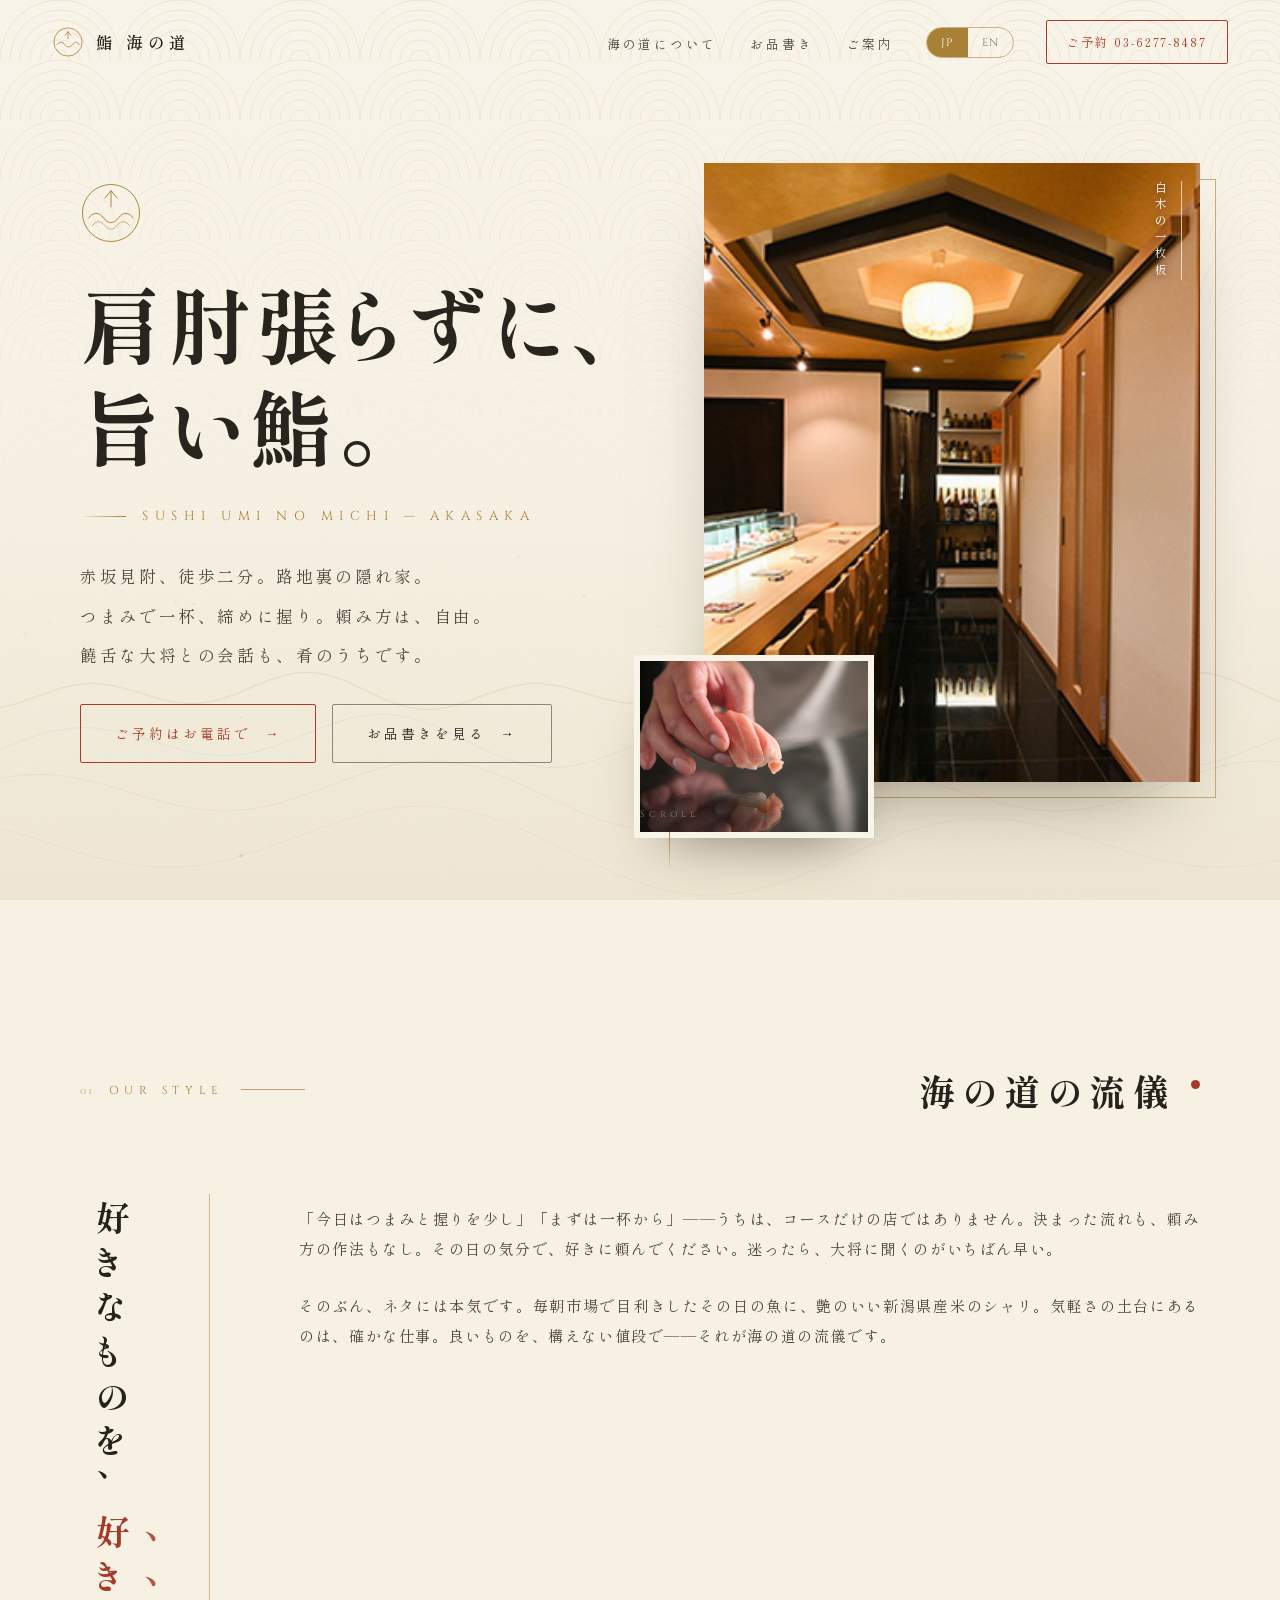
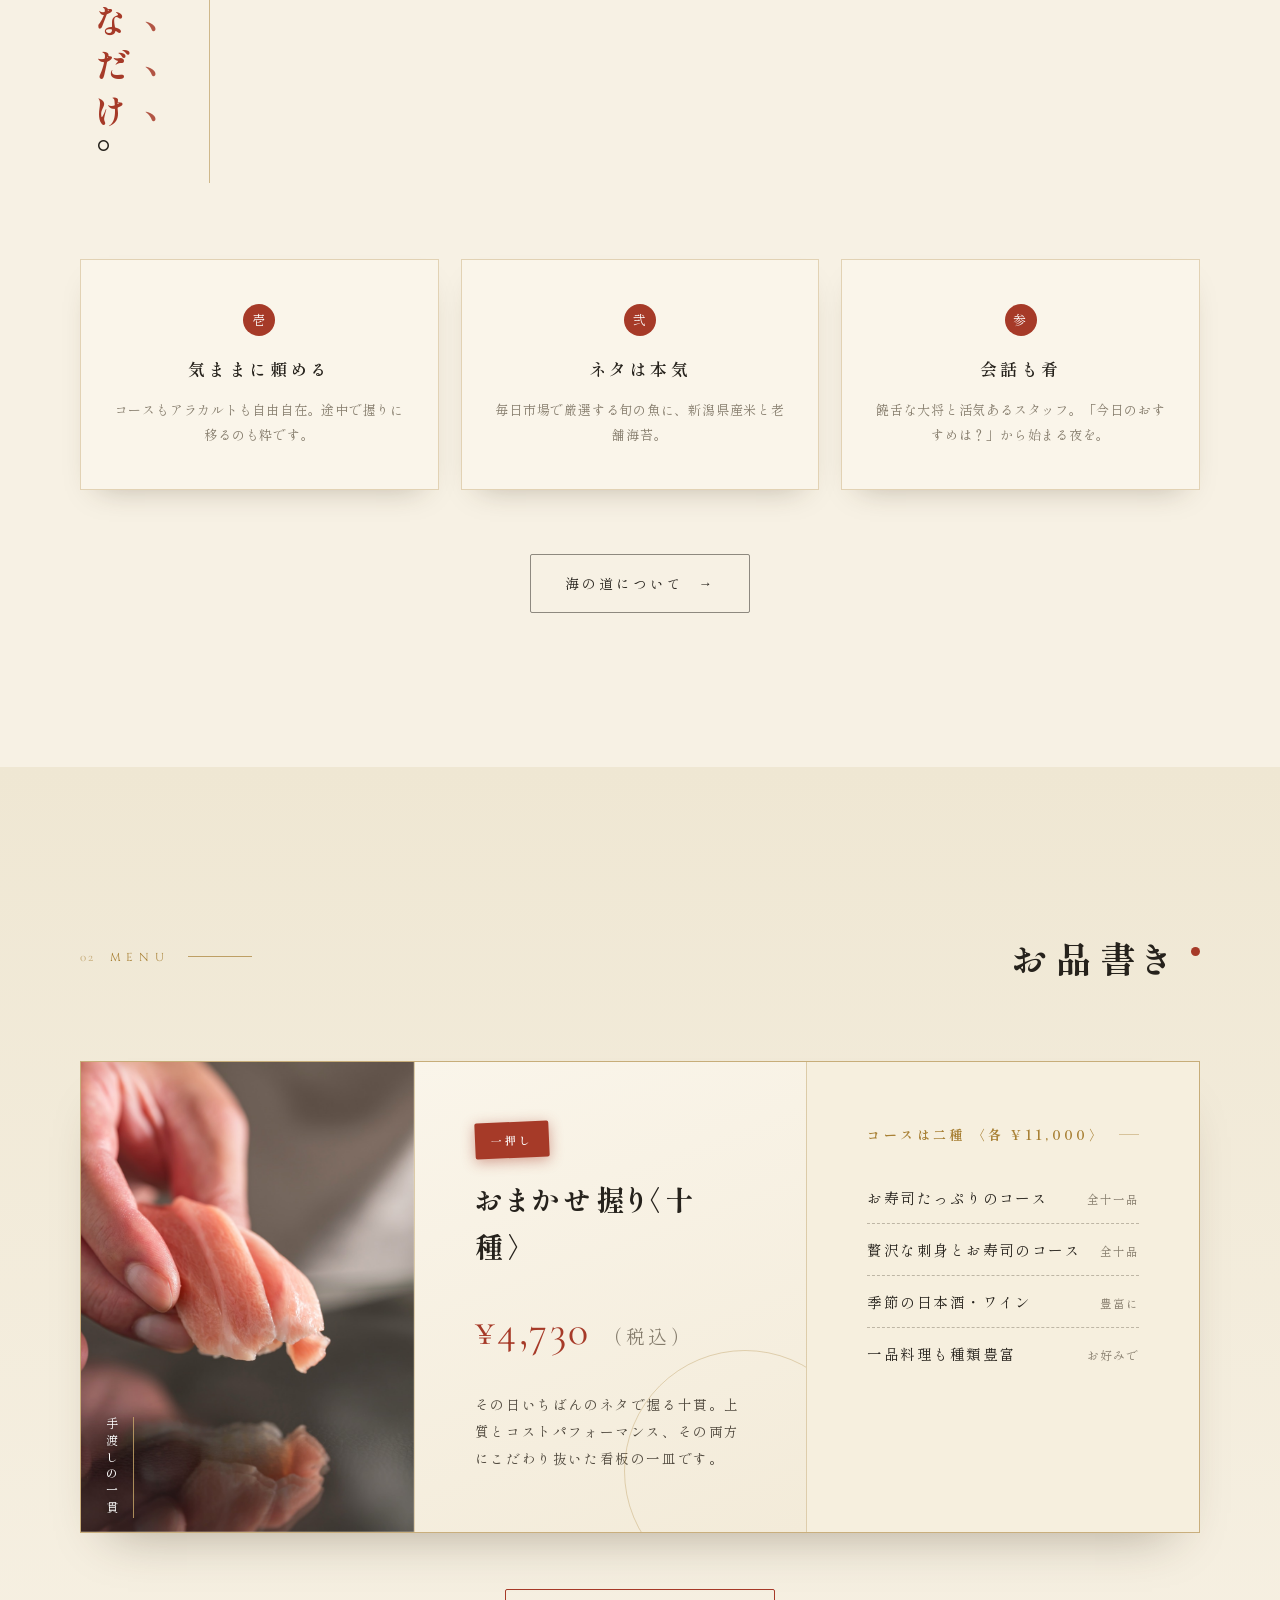
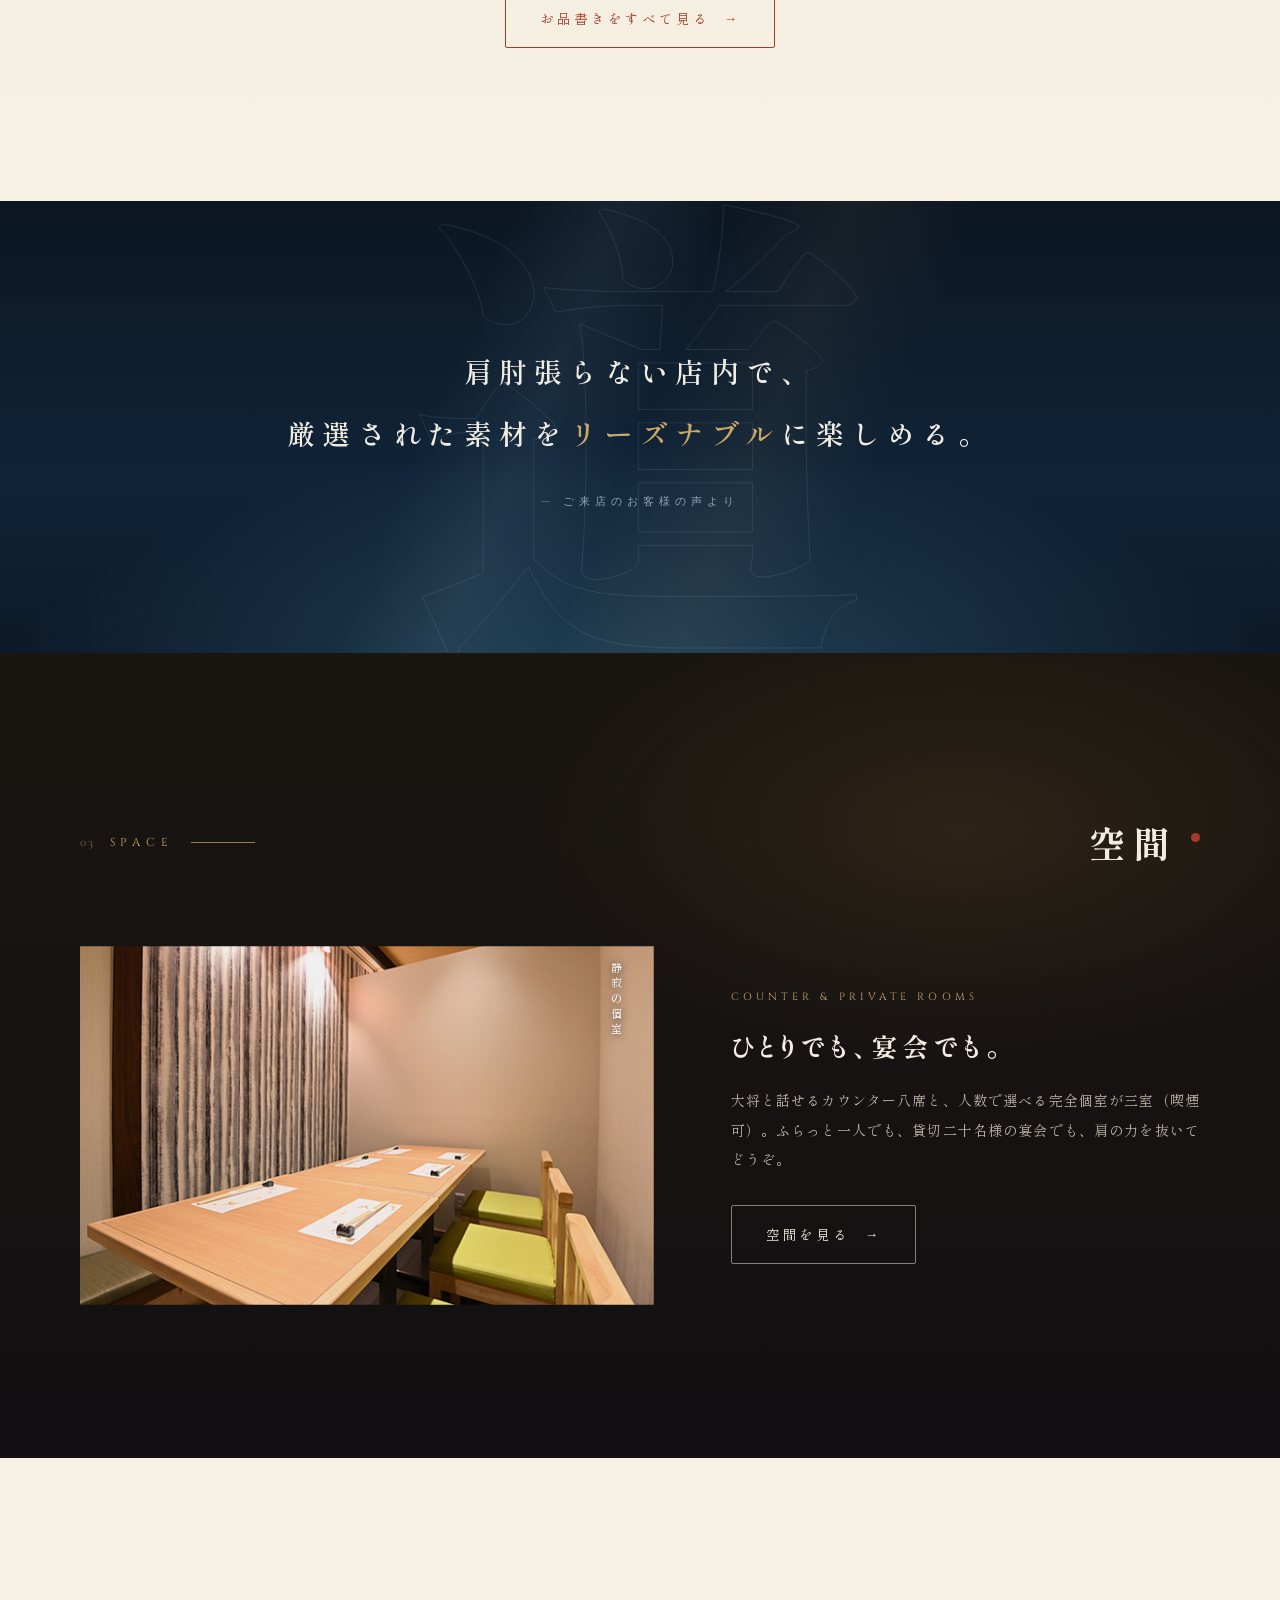
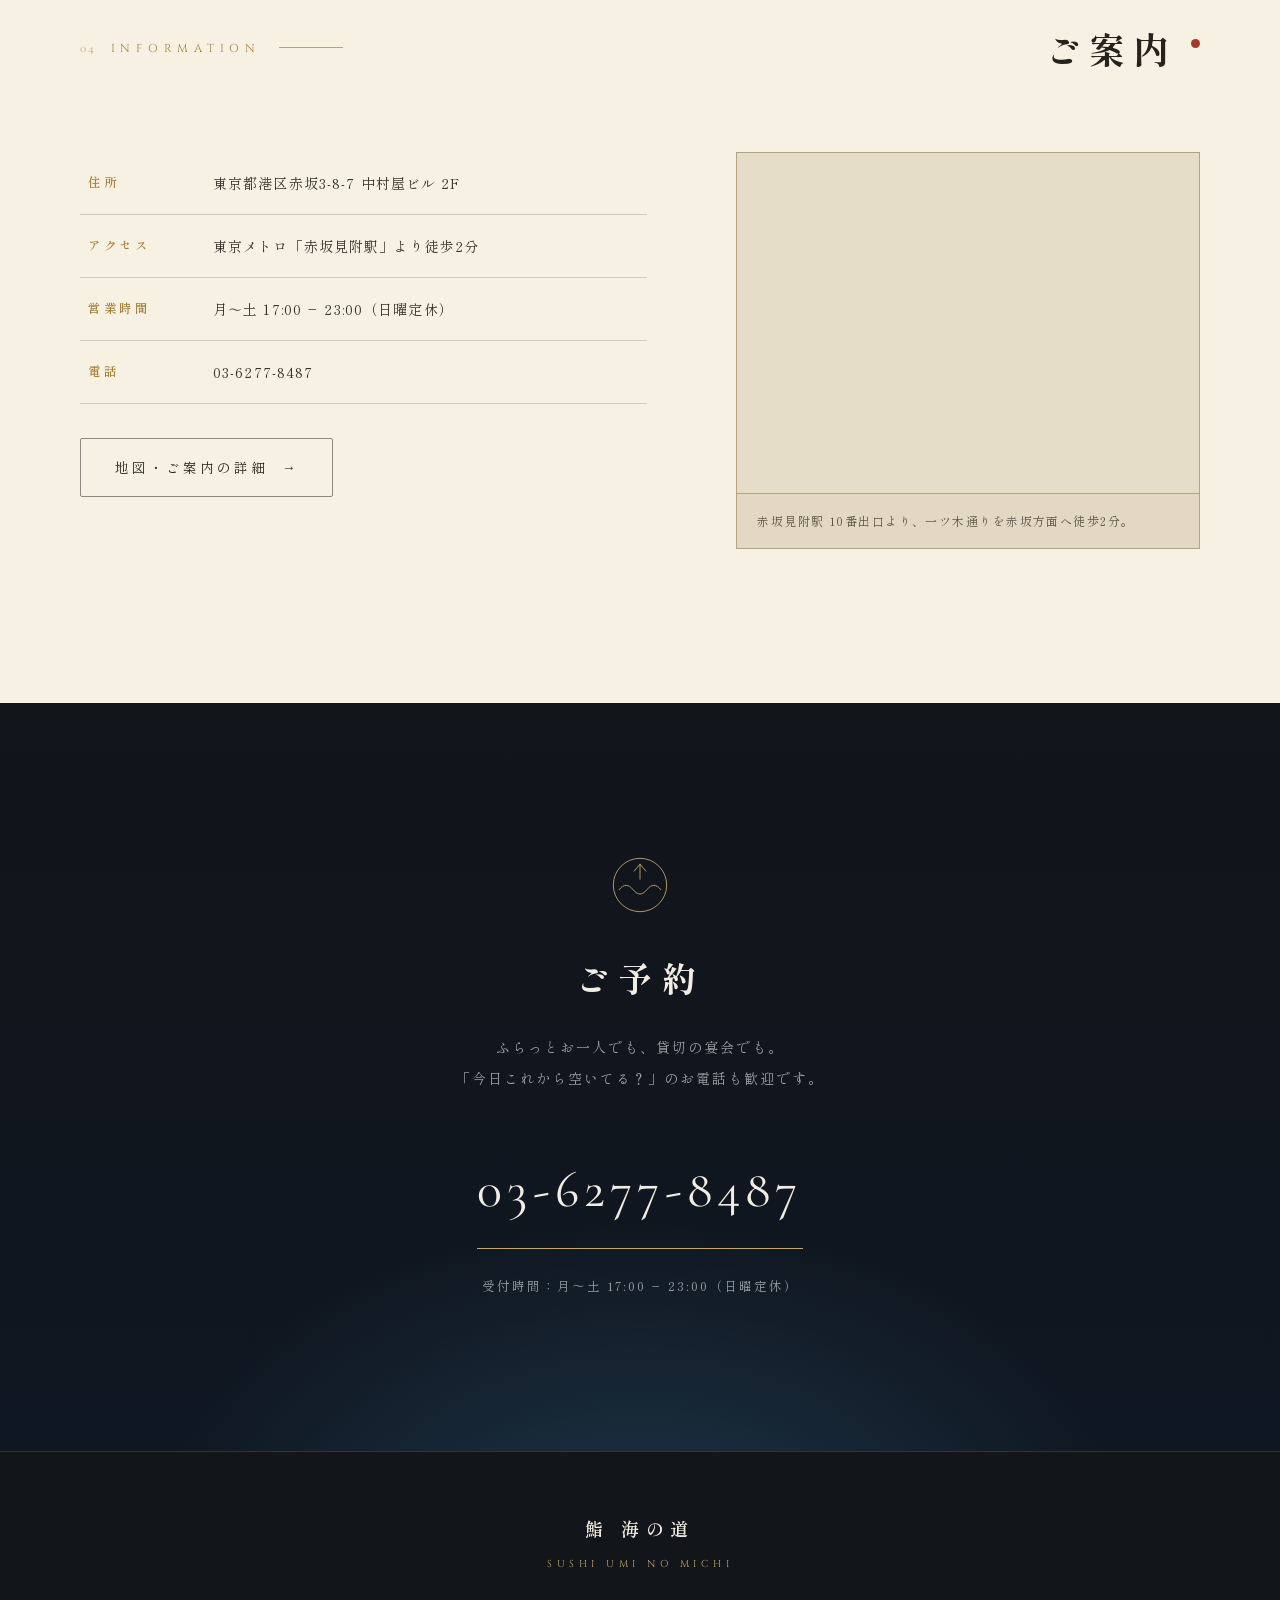
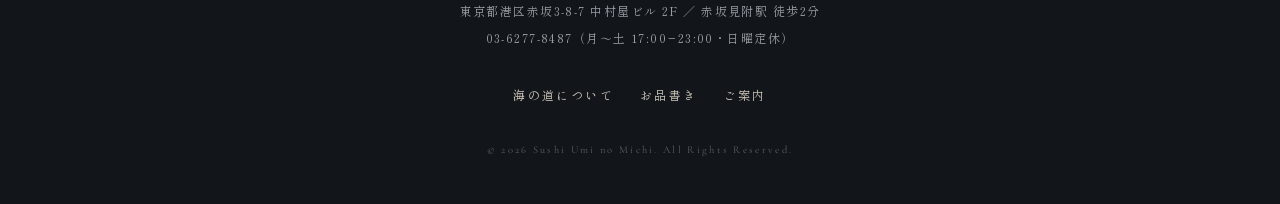
==== commit f99def9c: "タイポ・ライティング磨き込み: ヒーロー禁則修正(行単位アニメ)、縦書きの折返し事故修正、圏点による和文強調、ヒーローに写真2枚重ね、コピー刷新 Co-Authored-By: Claude Fabl" ====
--- a/index.html
+++ b/index.html
@@ -72,11 +72,14 @@
         <path d="M20 70c7-8 13-8 20 0s13 8 20 0 13-8 20 0" stroke-linecap="round" opacity=".6"/>
         <path d="M50 14v26M40 26l10-12 10 12" stroke-linecap="round" stroke-linejoin="round"/>
       </svg>
-      <h1><span class="jp-t">肩肘張らずに、旨い鮨。</span><span class="en-t">Great sushi,<br>zero pretense.</span></h1>
+      <h1>
+        <span class="jp-t"><span class="line"><span>肩肘張らずに、</span></span><span class="line"><span>旨い鮨。</span></span></span>
+        <span class="en-t"><span class="line"><span>Great sushi,</span></span><span class="line"><span>zero pretense.</span></span></span>
+      </h1>
       <div class="sub">Sushi Umi no Michi — Akasaka</div>
       <p class="lead">
-        <span class="jp-t">赤坂見附から徒歩二分、知る人ぞ知る隠れ家。<br>コースに縛られず、好きなネタを好きなだけ。<br>饒舌な大将との会話も、肴のうちです。</span>
-        <span class="en-t">A hidden Edomae sushi bar, two minutes from Akasaka-Mitsuke Station.<br>No set-course rules — order whatever you like, as much as you like.<br>Conversation with our cheerful chef is part of the menu.</span>
+        <span class="jp-t">赤坂見附、徒歩二分。路地裏の隠れ家。<br>つまみで一杯、締めに握り。頼み方は、自由。<br>饒舌な大将との会話も、肴のうちです。</span>
+        <span class="en-t">Two minutes from Akasaka-Mitsuke, tucked down a side street.<br>Drinks and small bites first, nigiri to finish — order it your way.<br>And the chef's banter? That's on the house.</span>
       </p>
       <div class="cta-row">
         <a class="btn shu" href="tel:0362778487"><span><span class="jp-t">ご予約はお電話で</span><span class="en-t">Reserve by phone</span></span><span class="arw">→</span></a>
@@ -85,6 +88,7 @@
     </div>
     <div class="hero-visual">
       <div class="frame"><img src="img/2.jpg" alt="白木のカウンターと折上格天井の店内 / Hinoki counter and coffered ceiling"></div>
+      <div class="sub-frame"><img src="img/4-web.jpg" alt="職人の手から供される本鮪の握り / Bluefin nigiri from the chef's hand"></div>
       <span class="v-tag"><span class="jp-t">白木の一枚板</span><span class="en-t">The hinoki counter</span></span>
     </div>
   </div>
@@ -101,8 +105,10 @@
     <div class="phil-grid">
       <div class="v-title reveal d1"><span class="jp-t">好きなものを、<em>好きなだけ</em>。</span><span class="en-t">Whatever you like, <em>as much as you like</em>.</span></div>
       <div class="phil-text reveal d2">
-        <p><span class="jp-t">うちは、コースだけの店ではありません。「今日はつまみと握りを少し」「まずは一杯から」——その日の気分で、好きに頼んでください。そのぶん、ネタには本気。毎日市場で厳選するその日の魚を、構えない値段で。</span>
-        <span class="en-t">We are not a course-only restaurant. "Just a few bites and some nigiri tonight," "let's start with a drink" — order however the mood takes you. And we are serious about the fish: hand-picked at the market every morning, served at honest prices.</span></p>
+        <p><span class="jp-t">「今日はつまみと握りを少し」「まずは一杯から」——うちは、コースだけの店ではありません。決まった流れも、頼み方の作法もなし。その日の気分で、好きに頼んでください。迷ったら、大将に聞くのがいちばん早い。</span>
+        <span class="en-t">"Just a few bites and some nigiri tonight." "Let's start with a drink." We are not a course-only restaurant — no set order, no etiquette to learn. Follow the mood, order as you go. Can't decide? Ask the chef. That's the fastest route.</span></p>
+        <p><span class="jp-t">そのぶん、ネタには本気です。毎朝市場で目利きしたその日の魚に、艶のいい新潟県産米のシャリ。気軽さの土台にあるのは、確かな仕事。良いものを、構えない値段で——それが海の道の流儀です。</span>
+        <span class="en-t">The fish, though, we take seriously: hand-picked at the market every morning, set on glossy Niigata-grown rice. The relaxed mood rests on exacting work. Good things at honest prices — that is the Umi no Michi way.</span></p>
       </div>
     </div>
     <div class="phil-points">
--- a/css/site.css
+++ b/css/site.css
@@ -192,10 +192,16 @@
 .hero-copy .crest{width:62px;height:62px;opacity:0;animation:fadeUp 1.4s .9s ease forwards}
 .hero h1{
   font-family:var(--display);font-feature-settings:"palt" 1;
-  font-size:clamp(44px,6.4vw,76px);font-weight:700;letter-spacing:.14em;line-height:1.35;
-}
-.hero h1 .char{display:inline-block;opacity:0;animation:inkIn 1.3s ease forwards}
-@keyframes inkIn{from{opacity:0;filter:blur(10px);transform:translateY(12px)}to{opacity:1;filter:blur(0);transform:none}}
+  font-size:clamp(46px,6.6vw,82px);font-weight:700;letter-spacing:.08em;line-height:1.24;
+}
+.hero h1 .jp-t,.hero h1 .en-t{display:none}
+html[lang="ja"] .hero h1 .jp-t{display:contents}
+html[lang="en"] .hero h1 .en-t{display:contents}
+.hero h1 .line{display:block;overflow:hidden;white-space:nowrap}
+.hero h1 .line>span{display:inline-block;transform:translateY(112%);animation:lineUp 1.1s var(--ease) forwards}
+.hero h1 .line:nth-child(1)>span{animation-delay:.9s}
+.hero h1 .line:nth-child(2)>span{animation-delay:1.08s}
+@keyframes lineUp{to{transform:none}}
 @keyframes fadeUp{from{opacity:0;transform:translateY(14px)}to{opacity:1;transform:none}}
 .hero .sub{
   display:flex;align-items:center;gap:16px;
@@ -227,6 +233,15 @@
   font-size:11.5px;letter-spacing:.4em;color:#fff;text-shadow:0 1px 8px rgba(0,0,0,.7);
   border-right:1px solid rgba(255,255,255,.7);padding-right:9px;
 }
+.hero-visual .sub-frame{
+  position:absolute;left:-13%;bottom:-8%;width:46%;aspect-ratio:4/3;overflow:hidden;
+  outline:6px solid var(--paper-3);
+  box-shadow:0 30px 60px -25px rgba(60,45,25,.6);
+  opacity:0;animation:fadeUp 1.4s 2.1s ease forwards;
+}
+.hero-visual .sub-frame img{width:100%;height:100%;object-fit:cover;transition:transform 1.4s var(--ease)}
+.hero-visual:hover .sub-frame img{transform:scale(1.06)}
+@media(max-width:880px){.hero-visual .sub-frame{left:auto;right:-4%;bottom:-12%;width:40%}}
 html[lang="en"] .hero-visual .v-tag{writing-mode:horizontal-tb;border-right:none;border-bottom:1px solid rgba(255,255,255,.7);padding:0 0 6px}
 .scroll-cue{
   position:absolute;bottom:30px;left:50%;transform:translateX(-50%);z-index:2;
@@ -269,15 +284,25 @@
 .page-hero .gold-rule{width:72px;height:2px;background:linear-gradient(90deg,var(--kin),var(--kin-bright));margin-top:34px}
 
 /* ---------- 流儀 ---------- */
-.phil-grid{display:grid;grid-template-columns:auto 1fr;gap:clamp(40px,8vw,110px);align-items:center}
+.phil-grid{display:grid;grid-template-columns:auto 1fr;gap:clamp(40px,7vw,96px);align-items:start}
 .v-title{
   writing-mode:vertical-rl;font-family:var(--display);font-feature-settings:"palt" 1;
-  font-size:clamp(24px,3.2vw,33px);font-weight:700;letter-spacing:.4em;line-height:2.3;
-  height:clamp(280px,40vw,440px);
+  font-size:clamp(25px,3.2vw,34px);font-weight:700;letter-spacing:.32em;line-height:1.9;
+  white-space:nowrap;height:auto;
   border-right:1px solid rgba(168,128,53,.5);padding-right:clamp(24px,4vw,46px);
-}
-html[lang="en"] .v-title{height:auto;border-right:none;border-left:3px solid var(--kin);padding:6px 0 6px 24px;line-height:1.7;letter-spacing:.05em}
-.v-title em{font-style:normal;color:var(--shu);text-decoration:underline wavy rgba(166,58,40,.45) 2px;text-underline-offset:10px}
+  padding-top:6px;
+}
+html[lang="en"] .v-title{white-space:normal;border-right:none;border-left:3px solid var(--kin);padding:6px 0 6px 24px;line-height:1.7;letter-spacing:.05em}
+.v-title em{
+  font-style:normal;color:var(--shu);
+  -webkit-text-emphasis:filled sesame rgba(166,58,40,.85);
+  text-emphasis:filled sesame rgba(166,58,40,.85);
+}
+html[lang="en"] .v-title em{
+  -webkit-text-emphasis:none;text-emphasis:none;
+  text-decoration:underline wavy rgba(166,58,40,.45) 2px;text-underline-offset:8px;
+}
+.phil-text{padding-top:10px}
 .phil-text p{font-size:15px;color:var(--sumi-soft);margin-bottom:1.8em;text-align:justify}
 .phil-text p:last-child{margin-bottom:0}
 .phil-points{display:grid;grid-template-columns:repeat(3,1fr);gap:clamp(14px,2vw,22px);margin-top:clamp(48px,7vw,76px)}
